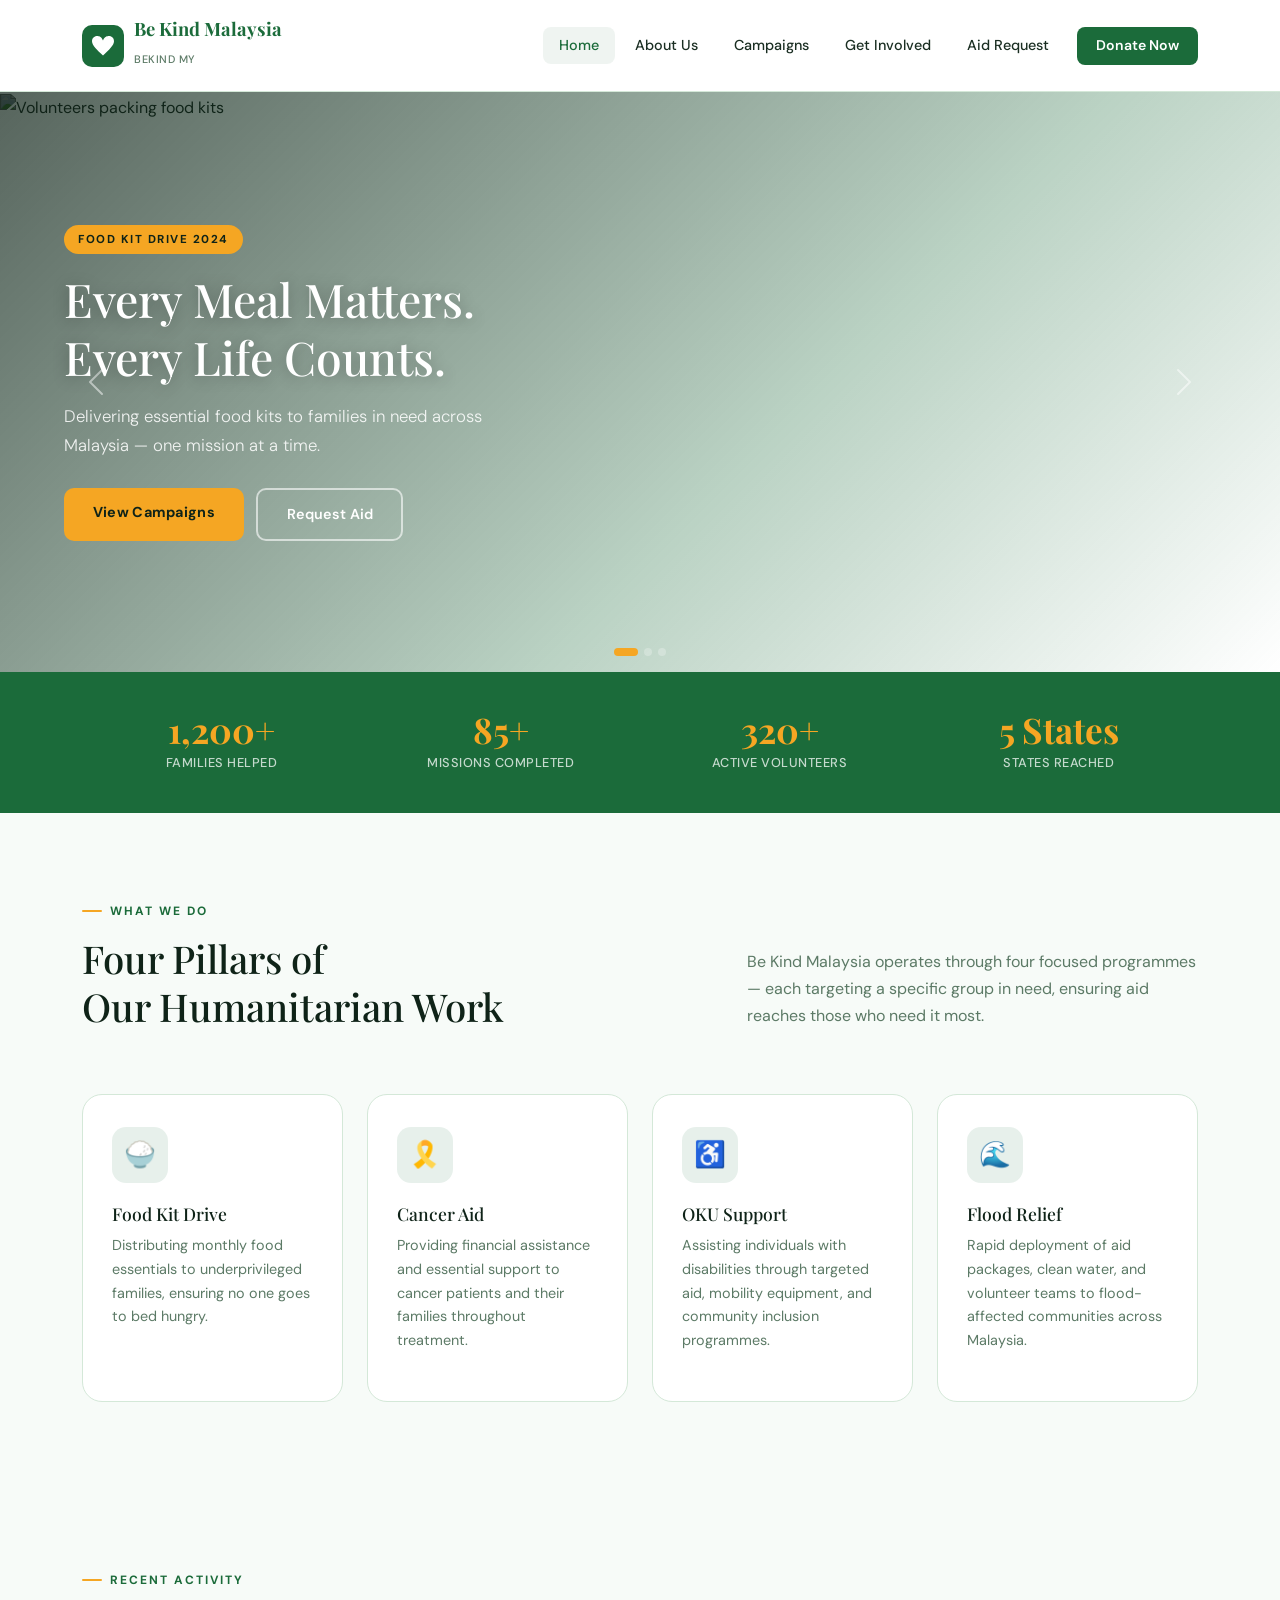
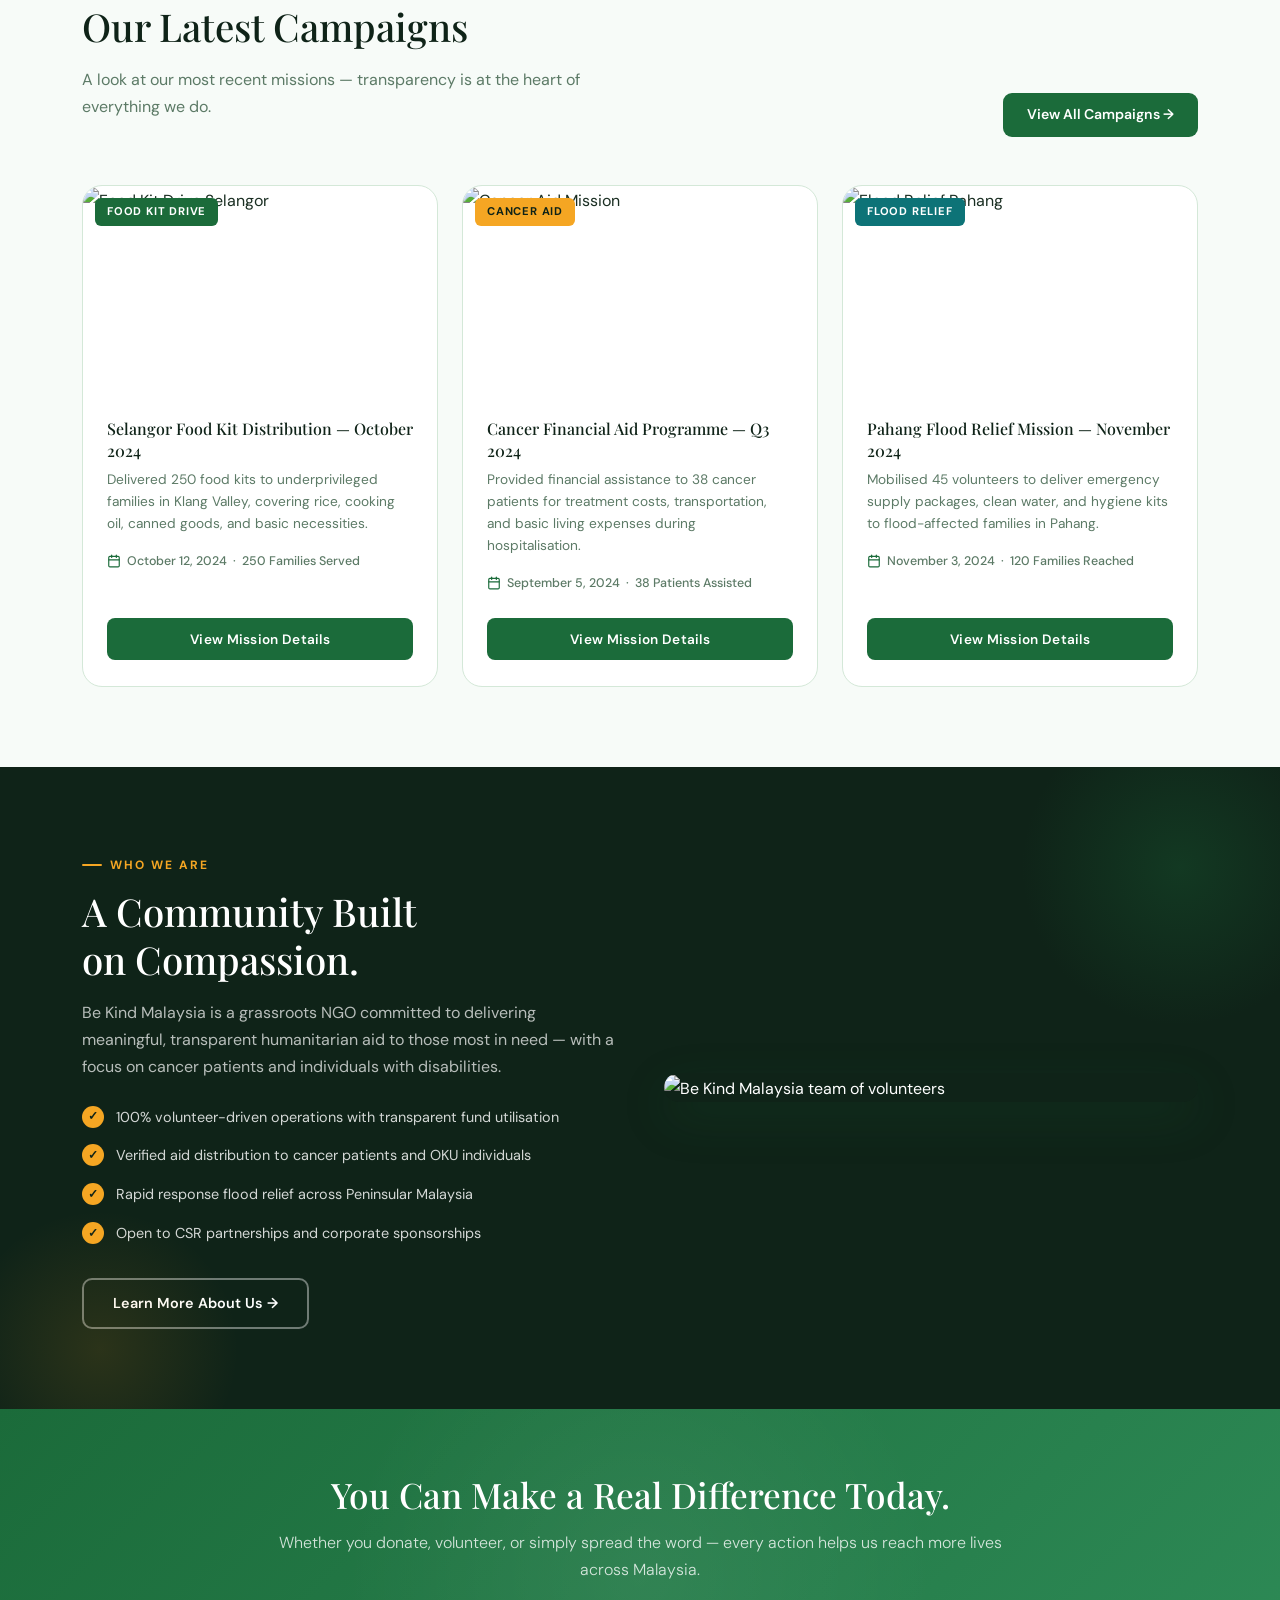
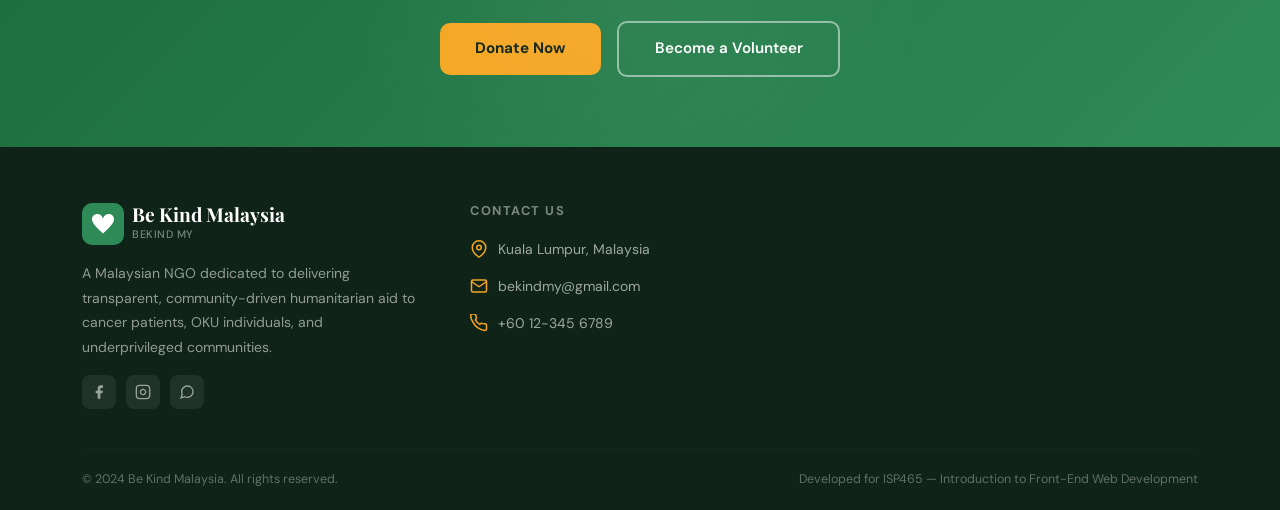
==== index.html @ 0cfdba87 "clean comment" ====
<!doctype html>
<html lang="en">
  <head>
    <meta charset="UTF-8" />
    <meta name="viewport" content="width=device-width, initial-scale=1.0" />
    <title>Be Kind Malaysia — Humanity in Action</title>
    <meta
      name="description"
      content="Be Kind Malaysia is a non-profit NGO delivering humanitarian aid to cancer patients, OKU individuals, and underprivileged communities across Malaysia."
    />

    <!-- Bootstrap 5 CSS -->
    <link
      rel="stylesheet"
      href="https://cdn.jsdelivr.net/npm/bootstrap@5.3.3/dist/css/bootstrap.min.css"
    />

    <!-- Custom CSS -->
    <link rel="stylesheet" href="style.css" />
  </head>
  <body>
    <!-- ============================================================
       NAVBAR
  ============================================================ -->
    <nav class="navbar navbar-expand-lg">
      <div class="container">
        <!-- Brand -->
        <a class="navbar-brand" href="index.html">
          <div class="brand-logo-wrap">
            <!-- Heart + Hands icon (SVG) -->
            <svg viewBox="0 0 24 24" xmlns="http://www.w3.org/2000/svg">
              <path
                d="M12 21.593c-5.63-5.539-11-10.297-11-14.402 0-3.791 3.068-5.191 5.281-5.191 1.312 0 4.151.501 5.719 4.457 1.59-3.968 4.464-4.447 5.726-4.447 2.54 0 5.274 1.621 5.274 5.181 0 4.069-5.136 8.625-11 14.402z"
              />
            </svg>
          </div>
          <div>
            <span class="brand-text-main">Be Kind Malaysia</span>
            <span class="brand-text-sub">BeKind MY</span>
          </div>
        </a>

        <!-- Hamburger -->
        <button
          class="navbar-toggler border-0"
          type="button"
          data-bs-toggle="collapse"
          data-bs-target="#navMenu"
          aria-controls="navMenu"
          aria-expanded="false"
          aria-label="Toggle navigation"
        >
          <span class="navbar-toggler-icon"></span>
        </button>

        <!-- Nav Links -->
        <div class="collapse navbar-collapse" id="navMenu">
          <ul class="navbar-nav ms-auto align-items-lg-center gap-lg-1">
            <li class="nav-item">
              <a class="nav-link active" href="index.html">Home</a>
            </li>
            <li class="nav-item">
              <a class="nav-link" href="about.html">About Us</a>
            </li>
            <li class="nav-item">
              <a class="nav-link" href="campaigns.html">Campaigns</a>
            </li>
            <li class="nav-item">
              <a class="nav-link" href="get-involved.html">Get Involved</a>
            </li>
            <li class="nav-item">
              <a class="nav-link" href="aid-request.html">Aid Request</a>
            </li>
            <li class="nav-item ms-lg-2">
              <a class="nav-link btn-donate-nav" href="get-involved.html#donate"
                >Donate Now</a
              >
            </li>
          </ul>
        </div>
      </div>
    </nav>

    <!-- ============================================================
       HERO CAROUSEL
  ============================================================ -->
    <section class="hero-carousel">
      <div
        id="heroCarousel"
        class="carousel slide"
        data-bs-ride="carousel"
        data-bs-interval="5000"
      >
        <!-- Indicators -->
        <div class="carousel-indicators">
          <button
            type="button"
            data-bs-target="#heroCarousel"
            data-bs-slide-to="0"
            class="active"
            aria-current="true"
            aria-label="Slide 1"
          ></button>
          <button
            type="button"
            data-bs-target="#heroCarousel"
            data-bs-slide-to="1"
            aria-label="Slide 2"
          ></button>
          <button
            type="button"
            data-bs-target="#heroCarousel"
            data-bs-slide-to="2"
            aria-label="Slide 3"
          ></button>
        </div>

        <div class="carousel-inner">
          <!-- Slide 1 -->
          <div class="carousel-item active">
            <img
              src="https://images.unsplash.com/photo-1593113598332-cd288d649433?w=1400&q=80"
              alt="Volunteers packing food kits"
              class="carousel-bg"
            />
            <div class="carousel-caption">
              <div class="carousel-caption-inner">
                <span class="hero-tag fade-up fade-up-1"
                  >Food Kit Drive 2024</span
                >
                <h1 class="fade-up fade-up-2">
                  Every Meal Matters.<br />Every Life Counts.
                </h1>
                <p class="fade-up fade-up-3">
                  Delivering essential food kits to families in need across
                  Malaysia — one mission at a time.
                </p>
                <div class="hero-btn-group fade-up fade-up-4">
                  <a href="campaigns.html" class="btn-hero-primary"
                    >View Campaigns</a
                  >
                  <a href="aid-request.html" class="btn-hero-outline"
                    >Request Aid</a
                  >
                </div>
              </div>
            </div>
          </div>

          <!-- Slide 2 -->
          <div class="carousel-item">
            <img
              src="https://images.unsplash.com/photo-1532629345422-7515f3d16bb6?w=1400&q=80"
              alt="Cancer patient aid mission"
              class="carousel-bg"
            />
            <div class="carousel-caption">
              <div class="carousel-caption-inner">
                <span class="hero-tag">Cancer Aid Programme</span>
                <h1>Standing Beside<br />Cancer Fighters.</h1>
                <p>
                  Providing financial relief and essential support to cancer
                  patients and their families throughout their journey.
                </p>
                <div class="hero-btn-group">
                  <a href="get-involved.html" class="btn-hero-primary"
                    >Support the Cause</a
                  >
                  <a href="about.html" class="btn-hero-outline">Our Mission</a>
                </div>
              </div>
            </div>
          </div>

          <!-- Slide 3 -->
          <div class="carousel-item">
            <img
              src="https://images.unsplash.com/photo-1558618666-fcd25c85cd64?w=1400&q=80"
              alt="OKU community support"
              class="carousel-bg"
            />
            <div class="carousel-caption">
              <div class="carousel-caption-inner">
                <span class="hero-tag">OKU Community Support</span>
                <h1>Empowering Every<br />Ability, Every Person.</h1>
                <p>
                  Supporting individuals with disabilities (OKU) through
                  targeted aid, equipment assistance, and community programmes.
                </p>
                <div class="hero-btn-group">
                  <a href="campaigns.html" class="btn-hero-primary"
                    >Explore Missions</a
                  >
                  <a href="get-involved.html" class="btn-hero-outline"
                    >Volunteer With Us</a
                  >
                </div>
              </div>
            </div>
          </div>
        </div>

        <!-- Carousel Controls -->
        <button
          class="carousel-control-prev"
          type="button"
          data-bs-target="#heroCarousel"
          data-bs-slide="prev"
        >
          <span class="carousel-control-prev-icon" aria-hidden="true"></span>
          <span class="visually-hidden">Previous</span>
        </button>
        <button
          class="carousel-control-next"
          type="button"
          data-bs-target="#heroCarousel"
          data-bs-slide="next"
        >
          <span class="carousel-control-next-icon" aria-hidden="true"></span>
          <span class="visually-hidden">Next</span>
        </button>
      </div>
    </section>

    <!-- ============================================================
       STATS STRIP
  ============================================================ -->
    <section class="stats-strip">
      <div class="container">
        <div class="row g-0 justify-content-center">
          <div class="col-6 col-md-3">
            <div class="stat-item">
              <span class="stat-number" data-count="1200" data-suffix="+"
                >0</span
              >
              <span class="stat-label">Families Helped</span>
            </div>
          </div>

          <div class="col-6 col-md-3">
            <div class="stat-item">
              <span class="stat-number" data-count="85" data-suffix="+">0</span>
              <span class="stat-label">Missions Completed</span>
            </div>
          </div>

          <div class="col-6 col-md-3">
            <div class="stat-item">
              <span class="stat-number" data-count="320" data-suffix="+"
                >0</span
              >
              <span class="stat-label">Active Volunteers</span>
            </div>
          </div>

          <div class="col-6 col-md-3">
            <div class="stat-item">
              <span class="stat-number" data-count="5" data-suffix=" States"
                >0</span
              >
              <span class="stat-label">States Reached</span>
            </div>
          </div>
        </div>
      </div>
    </section>

    <!-- ============================================================
       MISSION HIGHLIGHTS
  ============================================================ -->
    <section class="mission-section section-pad">
      <div class="container">
        <div class="row justify-content-between align-items-end mb-5">
          <div class="col-lg-6 reveal">
            <span class="section-label">What We Do</span>
            <h2 class="section-title">
              Four Pillars of<br />Our Humanitarian Work
            </h2>
          </div>
          <div class="col-lg-5 reveal">
            <p class="section-desc">
              Be Kind Malaysia operates through four focused programmes — each
              targeting a specific group in need, ensuring aid reaches those who
              need it most.
            </p>
          </div>
        </div>

        <div class="row g-4">
          <!-- Card 1 -->
          <div class="col-sm-6 col-lg-3 reveal">
            <div class="mission-card">
              <div class="mission-icon">
                <span class="mi">🍚</span>
              </div>
              <h4>Food Kit Drive</h4>
              <p>
                Distributing monthly food essentials to underprivileged
                families, ensuring no one goes to bed hungry.
              </p>
            </div>
          </div>

          <!-- Card 2 -->
          <div class="col-sm-6 col-lg-3 reveal">
            <div class="mission-card">
              <div class="mission-icon">
                <span class="mi">🎗️</span>
              </div>
              <h4>Cancer Aid</h4>
              <p>
                Providing financial assistance and essential support to cancer
                patients and their families throughout treatment.
              </p>
            </div>
          </div>

          <!-- Card 3 -->
          <div class="col-sm-6 col-lg-3 reveal">
            <div class="mission-card">
              <div class="mission-icon">
                <span class="mi">♿</span>
              </div>
              <h4>OKU Support</h4>
              <p>
                Assisting individuals with disabilities through targeted aid,
                mobility equipment, and community inclusion programmes.
              </p>
            </div>
          </div>

          <!-- Card 4 -->
          <div class="col-sm-6 col-lg-3 reveal">
            <div class="mission-card">
              <div class="mission-icon">
                <span class="mi">🌊</span>
              </div>
              <h4>Flood Relief</h4>
              <p>
                Rapid deployment of aid packages, clean water, and volunteer
                teams to flood-affected communities across Malaysia.
              </p>
            </div>
          </div>
        </div>
      </div>
    </section>

    <!-- ============================================================
       RECENT CAMPAIGNS PREVIEW
  ============================================================ -->
    <section class="section-pad bg-light-custom">
      <div class="container">
        <div class="row align-items-end mb-5">
          <div class="col-lg-7 reveal">
            <span class="section-label">Recent Activity</span>
            <h2 class="section-title">Our Latest Campaigns</h2>
            <p class="section-desc mt-2">
              A look at our most recent missions — transparency is at the heart of everything we do.
            </p>
          </div>
          <div class="col-lg-5 text-lg-end mt-3 mt-lg-0 reveal">
            <a href="campaigns.html" class="btn-primary-custom">View All Campaigns →</a>
          </div>
        </div>

        <div class="row g-4">
          <div class="col-md-6 col-lg-4 reveal">
            <div class="campaign-card d-flex flex-column h-100">
              <div class="campaign-img-wrap">
                <img src="https://images.unsplash.com/photo-1504384308090-c894fdcc538d?w=600&q=75" alt="Food Kit Drive Selangor" loading="lazy" />
                <span class="campaign-badge">Food Kit Drive</span>
              </div>
              <div class="campaign-body d-flex flex-column flex-grow-1">
                <h5>Selangor Food Kit Distribution — October 2024</h5>
                <p>Delivered 250 food kits to underprivileged families in Klang Valley, covering rice, cooking oil, canned goods, and basic necessities.</p>
                <div class="campaign-meta mb-3">
                  <svg xmlns="http://www.w3.org/2000/svg" viewBox="0 0 24 24" fill="none" stroke="currentColor" stroke-width="2" stroke-linecap="round" stroke-linejoin="round"><rect x="3" y="4" width="18" height="18" rx="2" ry="2" /><line x1="16" y1="2" x2="16" y2="6" /><line x1="8" y1="2" x2="8" y2="6" /><line x1="3" y1="10" x2="21" y2="10" /></svg>
                  October 12, 2024 &nbsp;·&nbsp; 250 Families Served
                </div>
                <div class="mt-auto pt-2">
                  <button class="btn-primary-custom w-100 text-center" data-bs-toggle="modal" data-bs-target="#campaignModal1">View Mission Details</button>
                </div>
              </div>
            </div>
          </div>

          <div class="col-md-6 col-lg-4 reveal">
            <div class="campaign-card d-flex flex-column h-100">
              <div class="campaign-img-wrap">
                <img src="https://images.unsplash.com/photo-1576091160399-112ba8d25d1d?w=600&q=75" alt="Cancer Aid Mission" loading="lazy" />
                <span class="campaign-badge badge-amber">Cancer Aid</span>
              </div>
              <div class="campaign-body d-flex flex-column flex-grow-1">
                <h5>Cancer Financial Aid Programme — Q3 2024</h5>
                <p>Provided financial assistance to 38 cancer patients for treatment costs, transportation, and basic living expenses during hospitalisation.</p>
                <div class="campaign-meta mb-3">
                  <svg xmlns="http://www.w3.org/2000/svg" viewBox="0 0 24 24" fill="none" stroke="currentColor" stroke-width="2" stroke-linecap="round" stroke-linejoin="round"><rect x="3" y="4" width="18" height="18" rx="2" ry="2" /><line x1="16" y1="2" x2="16" y2="6" /><line x1="8" y1="2" x2="8" y2="6" /><line x1="3" y1="10" x2="21" y2="10" /></svg>
                  September 5, 2024 &nbsp;·&nbsp; 38 Patients Assisted
                </div>
                <div class="mt-auto pt-2">
                  <button class="btn-primary-custom w-100 text-center" data-bs-toggle="modal" data-bs-target="#campaignModal2">View Mission Details</button>
                </div>
              </div>
            </div>
          </div>

          <div class="col-md-6 col-lg-4 reveal">
            <div class="campaign-card d-flex flex-column h-100">
              <div class="campaign-img-wrap">
                <img src="https://images.unsplash.com/photo-1469571486292-0ba58a3f068b?w=600&q=75" alt="Flood Relief Pahang" loading="lazy" />
                <span class="campaign-badge badge-teal">Flood Relief</span>
              </div>
              <div class="campaign-body d-flex flex-column flex-grow-1">
                <h5>Pahang Flood Relief Mission — November 2024</h5>
                <p>Mobilised 45 volunteers to deliver emergency supply packages, clean water, and hygiene kits to flood-affected families in Pahang.</p>
                <div class="campaign-meta mb-3">
                  <svg xmlns="http://www.w3.org/2000/svg" viewBox="0 0 24 24" fill="none" stroke="currentColor" stroke-width="2" stroke-linecap="round" stroke-linejoin="round"><rect x="3" y="4" width="18" height="18" rx="2" ry="2" /><line x1="16" y1="2" x2="16" y2="6" /><line x1="8" y1="2" x2="8" y2="6" /><line x1="3" y1="10" x2="21" y2="10" /></svg>
                  November 3, 2024 &nbsp;·&nbsp; 120 Families Reached
                </div>
                <div class="mt-auto pt-2">
                  <button class="btn-primary-custom w-100 text-center" data-bs-toggle="modal" data-bs-target="#campaignModal3">View Mission Details</button>
                </div>
              </div>
            </div>
          </div>
        </div>
      </div>
    </section>

    <div class="modal fade" id="campaignModal1" tabindex="-1" aria-hidden="true">
      <div class="modal-dialog modal-dialog-centered">
        <div class="modal-content border-0 shadow-lg" style="border-radius: var(--radius-lg); overflow: hidden;">
          <div class="modal-header border-0 bg-light-custom">
            <h5 class="modal-title fw-bold text-primary-custom" style="font-family: var(--font-head);">Selangor Food Kit Distribution</h5>
            <button type="button" class="btn-close shadow-none" data-bs-dismiss="modal" aria-label="Close"></button>
          </div>
          <div class="modal-body">
            <p>Every phase of our Food Kit drive focuses on direct-to-home delivery for urban poor B40 households. In October 2024, our teams successfully packed, distributed, and verified dry pantry supplies directly to low-cost housing schemes across Selangor.</p>
            <p class="mb-0 text-muted small"><strong>Items provided:</strong> 10kg Rice, Cooking Oil, Flour, Condensed Milk, Sugar, Salt, and Canned Protein.</p>
          </div>
          <div class="modal-footer border-0">
            <button type="button" class="btn btn-secondary rounded-3 border-0 py-2 px-3 small" data-bs-dismiss="modal">Close Window</button>
            <a href="get-involved.html#donate" class="btn-cta-primary m-0 py-2 px-4 rounded-3 text-dark">Support Next Drive</a>
          </div>
        </div>
      </div>
    </div>

    <div class="modal fade" id="campaignModal2" tabindex="-1" aria-hidden="true">
      <div class="modal-dialog modal-dialog-centered">
        <div class="modal-content border-0 shadow-lg" style="border-radius: var(--radius-lg); overflow: hidden;">
          <div class="modal-header border-0 bg-light-custom">
            <h5 class="modal-title fw-bold text-primary-custom" style="font-family: var(--font-head);">Cancer Financial Aid Support</h5>
            <button type="button" class="btn-close shadow-none" data-bs-dismiss="modal" aria-label="Close"></button>
          </div>
          <div class="modal-body">
            <p>Medical treatments shouldn't be cut short because of transport fare or basic nutritional constraints. This quarterly framework covers medical out-of-pocket gaps, chemotherapy co-pays, and continuous food support for outpatients dealing with critical income drops.</p>
          </div>
          <div class="modal-footer border-0">
            <button type="button" class="btn btn-secondary rounded-3 border-0 py-2 px-3 small" data-bs-dismiss="modal">Close Window</button>
            <a href="get-involved.html#donate" class="btn-cta-primary m-0 py-2 px-4 rounded-3 text-dark">Support Oncology Fund</a>
          </div>
        </div>
      </div>
    </div>

    <div class="modal fade" id="campaignModal3" tabindex="-1" aria-hidden="true">
      <div class="modal-dialog modal-dialog-centered">
        <div class="modal-content border-0 shadow-lg" style="border-radius: var(--radius-lg); overflow: hidden;">
          <div class="modal-header border-0 bg-light-custom">
            <h5 class="modal-title fw-bold text-primary-custom" style="font-family: var(--font-head);">Pahang Flood Relief Deployment</h5>
            <button type="button" class="btn-close shadow-none" data-bs-dismiss="modal" aria-label="Close"></button>
          </div>
          <div class="modal-body">
            <p>When monsoons strike, rapid logistical intervention saves lives. Our localized volunteer hubs deployment team brought instant clean drinking water containers, medical hygiene packs, and portable cleaning gear to rural homes affected by severe flooding heights.</p>
          </div>
          <div class="modal-footer border-0">
            <button type="button" class="btn btn-secondary rounded-3 border-0 py-2 px-3 small" data-bs-dismiss="modal">Close Window</button>
            <a href="get-involved.html#donate" class="btn-cta-primary m-0 py-2 px-4 rounded-3 text-dark">Contribute to Relief</a>
          </div>
        </div>
      </div>
    </div>

    <!-- ============================================================
       ABOUT STRIP
  ============================================================ -->
    <section class="about-strip section-pad">
      <div class="container">
        <div class="row align-items-center g-5">
          <!-- Text Side -->
          <div class="col-lg-6 reveal">
            <span class="section-label" style="color: var(--accent)"
              >Who We Are</span
            >
            <h2 class="section-title" style="color: white">
              A Community Built<br />on Compassion.
            </h2>
            <p
              class="section-desc mt-3"
              style="color: rgba(255, 255, 255, 0.7); max-width: 100%"
            >
              Be Kind Malaysia is a grassroots NGO committed to delivering
              meaningful, transparent humanitarian aid to those most in need —
              with a focus on cancer patients and individuals with disabilities.
            </p>

            <ul class="about-list mt-4">
              <li>
                100% volunteer-driven operations with transparent fund
                utilisation
              </li>
              <li>
                Verified aid distribution to cancer patients and OKU individuals
              </li>
              <li>Rapid response flood relief across Peninsular Malaysia</li>
              <li>Open to CSR partnerships and corporate sponsorships</li>
            </ul>

            <a href="about.html" class="btn-outline-light-custom"
              >Learn More About Us →</a
            >
          </div>

          <!-- Image Side -->
          <div class="col-lg-6 reveal">
            <div class="about-img-wrap">
              <img
                src="https://images.unsplash.com/photo-1559027615-cd4628902d4a?w=800&q=80"
                alt="Be Kind Malaysia team of volunteers"
                loading="lazy"
              />
            </div>
          </div>
        </div>
      </div>
    </section>

    <!-- ============================================================
       CALL TO ACTION
  ============================================================ -->
    <section class="cta-section">
      <div class="container">
        <div class="row justify-content-center">
          <div class="col-lg-8 reveal">
            <h2>You Can Make a Real Difference Today.</h2>
            <p>
              Whether you donate, volunteer, or simply spread the word — every
              action helps us reach more lives across Malaysia.
            </p>
            <div>
              <a href="get-involved.html#donate" class="btn-cta-primary"
                >Donate Now</a
              >
              <a href="get-involved.html#volunteer" class="btn-cta-outline"
                >Become a Volunteer</a
              >
            </div>
          </div>
        </div>
      </div>
    </section>

    <!-- ============================================================
       FOOTER
  ============================================================ -->
    <footer class="footer">
      <div class="container">
        <div class="row g-5">
          <!-- Brand Column -->
          <div class="col-lg-4 col-md-6">
            <div class="footer-brand d-flex align-items-center gap-2 mb-3">
              <div
                class="brand-logo-wrap"
                style="background: var(--primary-lt)"
              >
                <svg viewBox="0 0 24 24" xmlns="http://www.w3.org/2000/svg">
                  <path
                    d="M12 21.593c-5.63-5.539-11-10.297-11-14.402 0-3.791 3.068-5.191 5.281-5.191 1.312 0 4.151.501 5.719 4.457 1.59-3.968 4.464-4.447 5.726-4.447 2.54 0 5.274 1.621 5.274 5.181 0 4.069-5.136 8.625-11 14.402z"
                    fill="white"
                  />
                </svg>
              </div>
              <div>
                <span class="brand-text-main">Be Kind Malaysia</span>
                <span class="brand-text-sub" style="display: block"
                  >BeKind MY</span
                >
              </div>
            </div>
            <p class="footer-desc">
              A Malaysian NGO dedicated to delivering transparent,
              community-driven humanitarian aid to cancer patients, OKU
              individuals, and underprivileged communities.
            </p>
            <div class="footer-social mt-3">
              <a class="social-btn" href="#" aria-label="Facebook">
                <svg viewBox="0 0 24 24">
                  <path
                    d="M18 2h-3a5 5 0 00-5 5v3H7v4h3v8h4v-8h3l1-4h-4V7a1 1 0 011-1h3z"
                  />
                </svg>
              </a>
              <a class="social-btn" href="#" aria-label="Instagram">
                <svg viewBox="0 0 24 24">
                  <rect
                    x="2"
                    y="2"
                    width="20"
                    height="20"
                    rx="5"
                    ry="5"
                    fill="none"
                    stroke="currentColor"
                    stroke-width="2"
                  />
                  <path
                    d="M16 11.37A4 4 0 1112.63 8 4 4 0 0116 11.37z"
                    fill="none"
                    stroke="currentColor"
                    stroke-width="2"
                  />
                  <line
                    x1="17.5"
                    y1="6.5"
                    x2="17.51"
                    y2="6.5"
                    stroke="currentColor"
                    stroke-width="2"
                  />
                </svg>
              </a>
              <a class="social-btn" href="#" aria-label="WhatsApp">
                <svg viewBox="0 0 24 24">
                  <path
                    d="M21 11.5a8.38 8.38 0 01-.9 3.8 8.5 8.5 0 01-7.6 4.7 8.38 8.38 0 01-3.8-.9L3 21l1.9-5.7a8.38 8.38 0 01-.9-3.8 8.5 8.5 0 014.7-7.6 8.38 8.38 0 013.8-.9h.5a8.48 8.48 0 018 8v.5z"
                    fill="none"
                    stroke="currentColor"
                    stroke-width="2"
                  />
                </svg>
              </a>
            </div>
          </div>

          <div class="col-lg-4 col-md-6">
            <h6 class="footer-heading">Contact Us</h6>
            <div class="footer-contact-item">
              <svg
                class="footer-contact-icon"
                xmlns="http://www.w3.org/2000/svg"
                viewBox="0 0 24 24"
                fill="none"
                stroke-width="2"
                stroke-linecap="round"
                stroke-linejoin="round"
              >
                <path d="M21 10c0 7-9 13-9 13s-9-6-9-13a9 9 0 0118 0z" />
                <circle cx="12" cy="10" r="3" />
              </svg>
              <span>Kuala Lumpur, Malaysia</span>
            </div>
            <div class="footer-contact-item">
              <svg
                class="footer-contact-icon"
                xmlns="http://www.w3.org/2000/svg"
                viewBox="0 0 24 24"
                fill="none"
                stroke-width="2"
                stroke-linecap="round"
                stroke-linejoin="round"
              >
                <path
                  d="M4 4h16c1.1 0 2 .9 2 2v12c0 1.1-.9 2-2 2H4c-1.1 0-2-.9-2-2V6c0-1.1.9-2 2-2z"
                />
                <polyline points="22,6 12,13 2,6" />
              </svg>
              <span>bekindmy@gmail.com</span>
            </div>
            <div class="footer-contact-item">
              <svg
                class="footer-contact-icon"
                xmlns="http://www.w3.org/2000/svg"
                viewBox="0 0 24 24"
                fill="none"
                stroke-width="2"
                stroke-linecap="round"
                stroke-linejoin="round"
              >
                <path
                  d="M22 16.92v3a2 2 0 01-2.18 2 19.79 19.79 0 01-8.63-3.07A19.5 19.5 0 013.9 10.8a19.79 19.79 0 01-3.07-8.67A2 2 0 012.81 0h3a2 2 0 012 1.72c.127.96.361 1.903.7 2.81a2 2 0 01-.45 2.11L7.09 7.91a16 16 0 006 6l.91-.91a2 2 0 012.11-.45c.907.339 1.85.573 2.81.7A2 2 0 0122 15.18v1.74z"
                />
              </svg>
              <span>+60 12-345 6789</span>
            </div>
          </div>
        </div>

        <hr class="footer-divider" />

        <div class="footer-bottom">
          <span>&copy; 2024 Be Kind Malaysia. All rights reserved.</span>
          <span
            >Developed for ISP465 — Introduction to Front-End Web
            Development</span
          >
        </div>
      </div>
    </footer>

    <script src="https://cdn.jsdelivr.net/npm/bootstrap@5.3.3/dist/js/bootstrap.bundle.min.js"></script>
    <script src="main.js"></script>
  </body>
</html>
---- style.css ----
/* ============================================================
   BeKind Malaysia — Custom Stylesheet
   Author: ISP465 Group Project
   ============================================================ */

/* --- Google Fonts --- */
@import url('https://fonts.googleapis.com/css2?family=Playfair+Display:wght@600;700&family=DM+Sans:wght@300;400;500;600&display=swap');

/* --- CSS Variables --- */
:root {
  --primary:     #1B6B3A;   /* deep forest green */
  --primary-lt:  #2E8B57;   /* medium green */
  --accent:      #F5A623;   /* warm amber/gold */
  --accent-lt:   #FBBF24;
  --dark:        #0F2318;
  --light-bg:    #F7FBF8;
  --card-bg:     #FFFFFF;
  --text-main:   #1A2E22;
  --text-muted:  #5C7A66;
  --border:      #D4E8D8;
  --white:       #FFFFFF;
  --font-head:   'Playfair Display', Georgia, serif;
  --font-body:   'DM Sans', sans-serif;
  --shadow-sm:   0 2px 12px rgba(27,107,58,0.08);
  --shadow-md:   0 6px 28px rgba(27,107,58,0.14);
  --shadow-lg:   0 16px 48px rgba(27,107,58,0.18);
  --radius:      12px;
  --radius-lg:   20px;
  --transition:  0.3s cubic-bezier(0.4,0,0.2,1);
}

/* --- Base Reset --- */
*, *::before, *::after { box-sizing: border-box; margin: 0; padding: 0; }

html { scroll-behavior: smooth; }

body {
  font-family: var(--font-body);
  color: var(--text-main);
  background: var(--white);
  line-height: 1.7;
  font-weight: 400;
}

h1, h2, h3, h4, h5, h6 {
  font-family: var(--font-head);
  color: var(--dark);
  line-height: 1.25;
}

a { text-decoration: none; transition: color var(--transition); }
img { max-width: 100%; height: auto; }

/* ============================================================
   NAVBAR
   ============================================================ */
.navbar {
  background: rgba(255,255,255,0.97) !important;
  backdrop-filter: blur(12px);
  border-bottom: 1px solid var(--border);
  padding: 0.85rem 0;
  transition: box-shadow var(--transition);
  position: sticky;
  top: 0;
  z-index: 1030;
}

.navbar.scrolled {
  box-shadow: var(--shadow-md);
}

.navbar-brand {
  display: flex;
  align-items: center;
  gap: 10px;
}

.brand-logo-wrap {
  width: 42px;
  height: 42px;
  background: var(--primary);
  border-radius: 10px;
  display: flex;
  align-items: center;
  justify-content: center;
}

.brand-logo-wrap svg {
  width: 24px;
  height: 24px;
  fill: white;
}

.brand-text-main {
  font-family: var(--font-head);
  font-size: 1.15rem;
  font-weight: 700;
  color: var(--primary);
  display: block;
  line-height: 1.1;
}

.brand-text-sub {
  font-size: 0.68rem;
  color: var(--text-muted);
  font-weight: 500;
  letter-spacing: 0.5px;
  text-transform: uppercase;
}

.nav-link {
  font-family: var(--font-body);
  font-weight: 500;
  font-size: 0.9rem;
  color: var(--text-main) !important;
  padding: 0.4rem 1rem !important;
  border-radius: 8px;
  transition: all var(--transition);
}

.nav-link:hover,
.nav-link.active {
  color: var(--primary) !important;
  background: rgba(27,107,58,0.07);
}

.btn-donate-nav {
  background: var(--primary);
  color: var(--white) !important;
  border-radius: 8px;
  padding: 0.45rem 1.2rem !important;
  font-weight: 600;
  font-size: 0.88rem;
  transition: all var(--transition);
}

.btn-donate-nav:hover {
  background: var(--primary-lt);
  transform: translateY(-1px);
  box-shadow: 0 4px 16px rgba(27,107,58,0.3);
}

/* ============================================================
   HERO / CAROUSEL
   ============================================================ */
.hero-carousel {
  position: relative;
  overflow: hidden;
}

.carousel-item {
  height: 580px;
  position: relative;
}

@media (max-width: 768px) {
  .carousel-item { height: 420px; }
}

.carousel-bg {
  width: 100%;
  height: 100%;
  object-fit: cover;
  filter: brightness(0.55);
}

/* Gradient overlay on carousel */
.carousel-item::after {
  content: '';
  position: absolute;
  inset: 0;
  background: linear-gradient(
    135deg,
    rgba(15,35,24,0.7) 0%,
    rgba(27,107,58,0.3) 60%,
    transparent 100%
  );
  pointer-events: none;
}

.carousel-caption {
  position: absolute;
  bottom: 0;
  left: 0;
  right: 0;
  top: 0;
  display: flex;
  align-items: center;
  justify-content: flex-start;
  padding: 2rem 5%;
  text-align: left;
  z-index: 2;
}

.carousel-caption-inner {
  max-width: 600px;
}

.hero-tag {
  display: inline-block;
  background: var(--accent);
  color: var(--dark);
  font-size: 0.72rem;
  font-weight: 700;
  letter-spacing: 1.5px;
  text-transform: uppercase;
  padding: 0.3rem 0.9rem;
  border-radius: 30px;
  margin-bottom: 1rem;
  font-family: var(--font-body);
}

.carousel-caption h1 {
  color: var(--white);
  font-size: clamp(1.8rem, 4vw, 2.9rem);
  margin-bottom: 1rem;
  text-shadow: 0 2px 16px rgba(0,0,0,0.3);
}

.carousel-caption p {
  color: rgba(255,255,255,0.88);
  font-size: 1.05rem;
  font-weight: 300;
  margin-bottom: 1.8rem;
  max-width: 480px;
}

.hero-btn-group {
  display: flex;
  gap: 12px;
  flex-wrap: wrap;
}

.btn-hero-primary {
  background: var(--accent);
  color: var(--dark);
  font-weight: 700;
  font-size: 0.9rem;
  padding: 0.75rem 1.8rem;
  border-radius: 10px;
  border: none;
  transition: all var(--transition);
  letter-spacing: 0.3px;
}

.btn-hero-primary:hover {
  background: var(--accent-lt);
  transform: translateY(-2px);
  box-shadow: 0 6px 20px rgba(245,166,35,0.4);
  color: var(--dark);
}

.btn-hero-outline {
  background: transparent;
  color: var(--white);
  font-weight: 600;
  font-size: 0.9rem;
  padding: 0.75rem 1.8rem;
  border-radius: 10px;
  border: 2px solid rgba(255,255,255,0.6);
  transition: all var(--transition);
}

.btn-hero-outline:hover {
  background: rgba(255,255,255,0.12);
  border-color: white;
  color: white;
}

/* Carousel indicators custom style */
.carousel-indicators [data-bs-target] {
  width: 8px;
  height: 8px;
  border-radius: 50%;
  background: rgba(255,255,255,0.5);
  border: none;
  transition: all var(--transition);
}

.carousel-indicators .active {
  background: var(--accent);
  width: 24px;
  border-radius: 4px;
}

/* ============================================================
   STATS STRIP
   ============================================================ */
.stats-strip {
  background: var(--primary);
  padding: 2rem 0;
}

.stat-item {
  text-align: center;
  padding: 0.5rem 1rem;
  border-right: 1px solid rgba(255,255,255,0.15);
}

.stat-item:last-child { border-right: none; }

.stat-number {
  font-family: var(--font-head);
  font-size: 2.2rem;
  font-weight: 700;
  color: var(--accent);
  display: block;
  line-height: 1;
}

.stat-label {
  font-size: 0.8rem;
  color: rgba(255,255,255,0.75);
  font-weight: 500;
  letter-spacing: 0.5px;
  text-transform: uppercase;
  margin-top: 4px;
  display: block;
}

/* ============================================================
   SECTION COMMONS
   ============================================================ */
.section-pad { padding: 5rem 0; }
.section-pad-sm { padding: 3rem 0; }

.section-label {
  display: inline-flex;
  align-items: center;
  gap: 8px;
  font-size: 0.75rem;
  font-weight: 700;
  letter-spacing: 2px;
  text-transform: uppercase;
  color: var(--primary);
  margin-bottom: 0.75rem;
}

.section-label::before {
  content: '';
  display: block;
  width: 20px;
  height: 2px;
  background: var(--accent);
  border-radius: 2px;
}

.section-title {
  font-size: clamp(1.6rem, 3vw, 2.4rem);
  color: var(--dark);
  margin-bottom: 1rem;
}

.section-desc {
  color: var(--text-muted);
  font-size: 1rem;
  max-width: 560px;
  font-weight: 400;
}

/* ============================================================
   MISSION HIGHLIGHTS
   ============================================================ */
.mission-section {
  background: var(--light-bg);
}

.mission-card {
  background: var(--white);
  border-radius: var(--radius-lg);
  padding: 2rem 1.8rem;
  border: 1px solid var(--border);
  transition: all var(--transition);
  height: 100%;
  position: relative;
  overflow: hidden;
}

.mission-card::before {
  content: '';
  position: absolute;
  top: 0; left: 0; right: 0;
  height: 4px;
  background: linear-gradient(90deg, var(--primary), var(--accent));
  opacity: 0;
  transition: opacity var(--transition);
}

.mission-card:hover {
  transform: translateY(-6px);
  box-shadow: var(--shadow-lg);
  border-color: transparent;
}

.mission-card:hover::before { opacity: 1; }

.mission-icon {
  width: 56px;
  height: 56px;
  background: rgba(27,107,58,0.1);
  border-radius: 14px;
  display: flex;
  align-items: center;
  justify-content: center;
  margin-bottom: 1.25rem;
  font-size: 1.6rem;
  transition: all var(--transition);
}

.mission-card:hover .mission-icon {
  background: var(--primary);
}

.mission-card:hover .mission-icon .mi {
  filter: brightness(0) invert(1);
}

.mission-card h4 {
  font-size: 1.1rem;
  margin-bottom: 0.6rem;
  color: var(--dark);
}

.mission-card p {
  font-size: 0.9rem;
  color: var(--text-muted);
  line-height: 1.65;
}

/* ============================================================
   CAMPAIGNS PREVIEW
   ============================================================ */
.campaign-card {
  background: var(--white);
  border-radius: var(--radius-lg);
  overflow: hidden;
  border: 1px solid var(--border);
  transition: all var(--transition);
  height: 100%;
}

.campaign-card:hover {
  transform: translateY(-5px);
  box-shadow: var(--shadow-lg);
  border-color: transparent;
}

.campaign-img-wrap {
  position: relative;
  overflow: hidden;
  height: 210px;
}

.campaign-img-wrap img {
  width: 100%;
  height: 100%;
  object-fit: cover;
  transition: transform 0.5s ease;
}

.campaign-card:hover .campaign-img-wrap img {
  transform: scale(1.06);
}

.campaign-badge {
  position: absolute;
  top: 12px;
  left: 12px;
  background: var(--primary);
  color: white;
  font-size: 0.7rem;
  font-weight: 700;
  letter-spacing: 0.8px;
  text-transform: uppercase;
  padding: 0.3rem 0.75rem;
  border-radius: 6px;
}

.campaign-badge.badge-amber { background: var(--accent); color: var(--dark); }
.campaign-badge.badge-teal  { background: #0D7377; }
.campaign-badge.badge-red   { background: #C0392B; }

.campaign-body {
  padding: 1.4rem 1.5rem 1.6rem;
}

.campaign-body h5 {
  font-size: 1rem;
  color: var(--dark);
  margin-bottom: 0.5rem;
  line-height: 1.35;
}

.campaign-body p {
  font-size: 0.855rem;
  color: var(--text-muted);
  margin-bottom: 1rem;
  line-height: 1.6;
}

.campaign-meta {
  display: flex;
  align-items: center;
  gap: 6px;
  font-size: 0.78rem;
  color: var(--text-muted);
  font-weight: 500;
}

.campaign-meta svg {
  width: 14px;
  height: 14px;
  stroke: var(--primary);
  flex-shrink: 0;
}

/* ============================================================
   IMPACT / ABOUT STRIP
   ============================================================ */
.about-strip {
  background: var(--dark);
  color: white;
  position: relative;
  overflow: hidden;
}

.about-strip::before {
  content: '';
  position: absolute;
  top: -60px; right: -60px;
  width: 320px; height: 320px;
  background: radial-gradient(circle, rgba(27,107,58,0.3) 0%, transparent 70%);
  pointer-events: none;
}

.about-strip::after {
  content: '';
  position: absolute;
  bottom: -80px; left: -40px;
  width: 280px; height: 280px;
  background: radial-gradient(circle, rgba(245,166,35,0.12) 0%, transparent 70%);
  pointer-events: none;
}

.about-strip .section-title {
  color: white;
}

.about-strip .section-desc {
  color: rgba(255,255,255,0.7);
  max-width: 100%;
}

.about-list {
  list-style: none;
  padding: 0;
  margin: 1.5rem 0 2rem;
}

.about-list li {
  display: flex;
  align-items: flex-start;
  gap: 12px;
  margin-bottom: 0.9rem;
  font-size: 0.9rem;
  color: rgba(255,255,255,0.82);
}

.about-list li::before {
  content: '✓';
  display: flex;
  align-items: center;
  justify-content: center;
  min-width: 22px;
  height: 22px;
  background: var(--accent);
  color: var(--dark);
  font-weight: 700;
  font-size: 0.75rem;
  border-radius: 50%;
  margin-top: 1px;
}

.btn-outline-light-custom {
  border: 2px solid rgba(255,255,255,0.4);
  color: white;
  font-weight: 600;
  font-size: 0.9rem;
  padding: 0.7rem 1.8rem;
  border-radius: 10px;
  transition: all var(--transition);
  display: inline-block;
}

.btn-outline-light-custom:hover {
  background: rgba(255,255,255,0.1);
  border-color: white;
  color: white;
}

.about-img-wrap {
  border-radius: var(--radius-lg);
  overflow: hidden;
  box-shadow: var(--shadow-lg);
}

.about-img-wrap img {
  width: 100%;
  height: 420px;
  object-fit: cover;
}

/* ============================================================
   CALL TO ACTION
   ============================================================ */
.cta-section {
  background: linear-gradient(135deg, var(--primary) 0%, var(--primary-lt) 100%);
  padding: 4rem 0;
  text-align: center;
  position: relative;
  overflow: hidden;
}

.cta-section::before {
  content: '';
  position: absolute;
  top: 50%; left: 50%;
  transform: translate(-50%,-50%);
  width: 600px; height: 600px;
  background: radial-gradient(circle, rgba(255,255,255,0.06) 0%, transparent 70%);
  pointer-events: none;
}

.cta-section h2 {
  color: white;
  font-size: clamp(1.6rem, 3vw, 2.2rem);
  margin-bottom: 0.75rem;
}

.cta-section p {
  color: rgba(255,255,255,0.8);
  font-size: 1rem;
  margin-bottom: 2rem;
  font-weight: 300;
}

.btn-cta-primary {
  background: var(--accent);
  color: var(--dark);
  font-weight: 700;
  font-size: 0.95rem;
  padding: 0.8rem 2.2rem;
  border-radius: 10px;
  border: none;
  transition: all var(--transition);
  display: inline-block;
  margin: 0.4rem;
}

.btn-cta-primary:hover {
  background: var(--accent-lt);
  transform: translateY(-2px);
  box-shadow: 0 6px 20px rgba(0,0,0,0.2);
  color: var(--dark);
}

.btn-cta-outline {
  background: transparent;
  color: white;
  font-weight: 600;
  font-size: 0.95rem;
  padding: 0.8rem 2.2rem;
  border-radius: 10px;
  border: 2px solid rgba(255,255,255,0.5);
  transition: all var(--transition);
  display: inline-block;
  margin: 0.4rem;
}

.btn-cta-outline:hover {
  border-color: white;
  background: rgba(255,255,255,0.1);
  color: white;
}

/* ============================================================
   FOOTER
   ============================================================ */
.footer {
  background: var(--dark);
  color: rgba(255,255,255,0.75);
  padding: 3.5rem 0 0;
}

.footer-brand .brand-text-main { color: white; font-size: 1.2rem; }
.footer-brand .brand-text-sub  { color: rgba(255,255,255,0.45); }

.footer-desc {
  font-size: 0.875rem;
  color: rgba(255,255,255,0.55);
  line-height: 1.75;
  margin-top: 1rem;
}

.footer-heading {
  font-family: var(--font-body);
  font-size: 0.8rem;
  font-weight: 700;
  letter-spacing: 1.5px;
  text-transform: uppercase;
  color: rgba(255,255,255,0.45);
  margin-bottom: 1.2rem;
}

.footer-contact-item {
  display: flex;
  align-items: flex-start;
  gap: 10px;
  margin-bottom: 0.8rem;
  font-size: 0.875rem;
  color: rgba(255,255,255,0.6);
}

.footer-contact-icon {
  width: 18px;
  height: 18px;
  stroke: var(--accent);
  flex-shrink: 0;
  margin-top: 2px;
}

.footer-divider {
  border-color: rgba(255,255,255,0.08);
  margin: 2.5rem 0 0;
}

.footer-bottom {
  padding: 1.2rem 0;
  font-size: 0.78rem;
  color: rgba(255,255,255,0.35);
  display: flex;
  justify-content: space-between;
  align-items: center;
  flex-wrap: wrap;
  gap: 0.5rem;
}

.footer-social {
  display: flex;
  gap: 10px;
}

.social-btn {
  width: 34px;
  height: 34px;
  border-radius: 8px;
  background: rgba(255,255,255,0.07);
  display: flex;
  align-items: center;
  justify-content: center;
  transition: all var(--transition);
  color: rgba(255,255,255,0.55);
}

.social-btn:hover {
  background: var(--primary);
  color: white;
  transform: translateY(-2px);
}

.social-btn svg {
  width: 16px;
  height: 16px;
  fill: currentColor;
}

/* ============================================================
   ANIMATIONS
   ============================================================ */
@keyframes fadeUp {
  from { opacity: 0; transform: translateY(24px); }
  to   { opacity: 1; transform: translateY(0); }
}

.fade-up {
  opacity: 0;
  animation: fadeUp 0.6s ease forwards;
}

.fade-up-1 { animation-delay: 0.1s; }
.fade-up-2 { animation-delay: 0.2s; }
.fade-up-3 { animation-delay: 0.3s; }
.fade-up-4 { animation-delay: 0.4s; }

/* Intersection-observer driven reveal */
.reveal {
  opacity: 0;
  transform: translateY(30px);
  transition: opacity 0.65s ease, transform 0.65s ease;
}

.reveal.visible {
  opacity: 1;
  transform: none;
}

/* ============================================================
   UTILITIES
   ============================================================ */
.text-primary-custom { color: var(--primary) !important; }
.text-accent         { color: var(--accent) !important; }
.bg-light-custom     { background: var(--light-bg); }

.btn-primary-custom {
  background: var(--primary);
  color: white;
  font-weight: 600;
  font-size: 0.88rem;
  padding: 0.6rem 1.5rem;
  border-radius: 9px;
  border: none;
  transition: all var(--transition);
  display: inline-block;
}

.btn-primary-custom:hover {
  background: var(--primary-lt);
  transform: translateY(-2px);
  box-shadow: var(--shadow-md);
  color: white;
}

.campaign-card button.btn-primary-custom {
  border-radius: 8px;
  font-size: 0.85rem;
  letter-spacing: 0.3px;
  cursor: pointer;
}
.modal-backdrop {
  background-color: var(--dark);
}

.filter-btn {
  border: 1px solid var(--border);
  background: white;
  color: var(--text-muted);
  font-family: var(--font-body);
  font-weight: 500;
  font-size: 0.88rem;
  padding: 0.5rem 1.2rem;
  border-radius: 30px;
  transition: all var(--transition);
}
.filter-btn:hover, .filter-btn.active {
  background: var(--primary) !important;
  color: white !important;
  border-color: transparent;
  box-shadow: var(--shadow-sm);
}
.portfolio-item {
  transition: all 0.4s ease;
}
.portfolio-item.hidden {
  display: none !important;
}

/* ============================================================
   RESPONSIVE
   ============================================================ */
@media (max-width: 991px) {
  .navbar-collapse {
    background: white;
    border-radius: var(--radius);
    padding: 1rem;
    margin-top: 0.5rem;
    box-shadow: var(--shadow-md);
    border: 1px solid var(--border);
  }
}

@media (max-width: 575px) {
  .stat-item { border-right: none; border-bottom: 1px solid rgba(255,255,255,0.1); }
  .stat-item:last-child { border-bottom: none; }
  .about-img-wrap img { height: 260px; }
  .footer-bottom { flex-direction: column; text-align: center; }
}
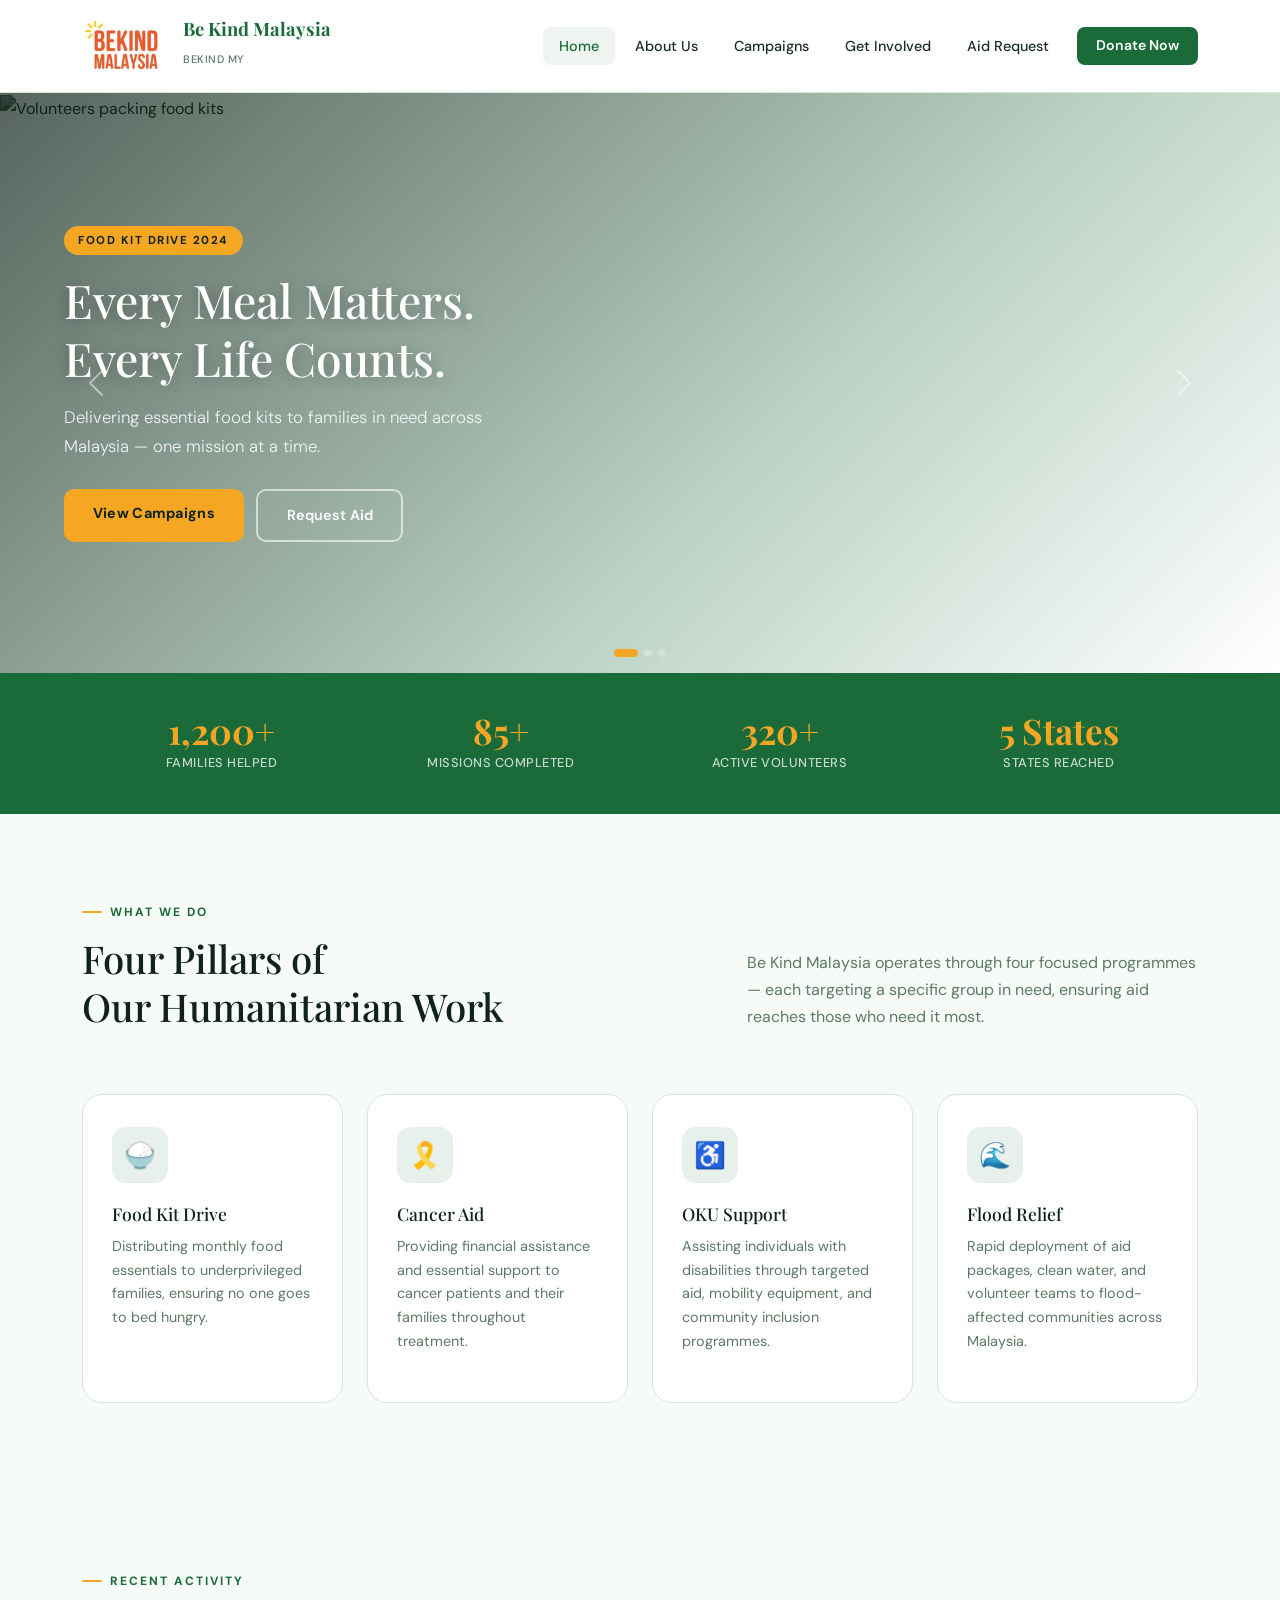
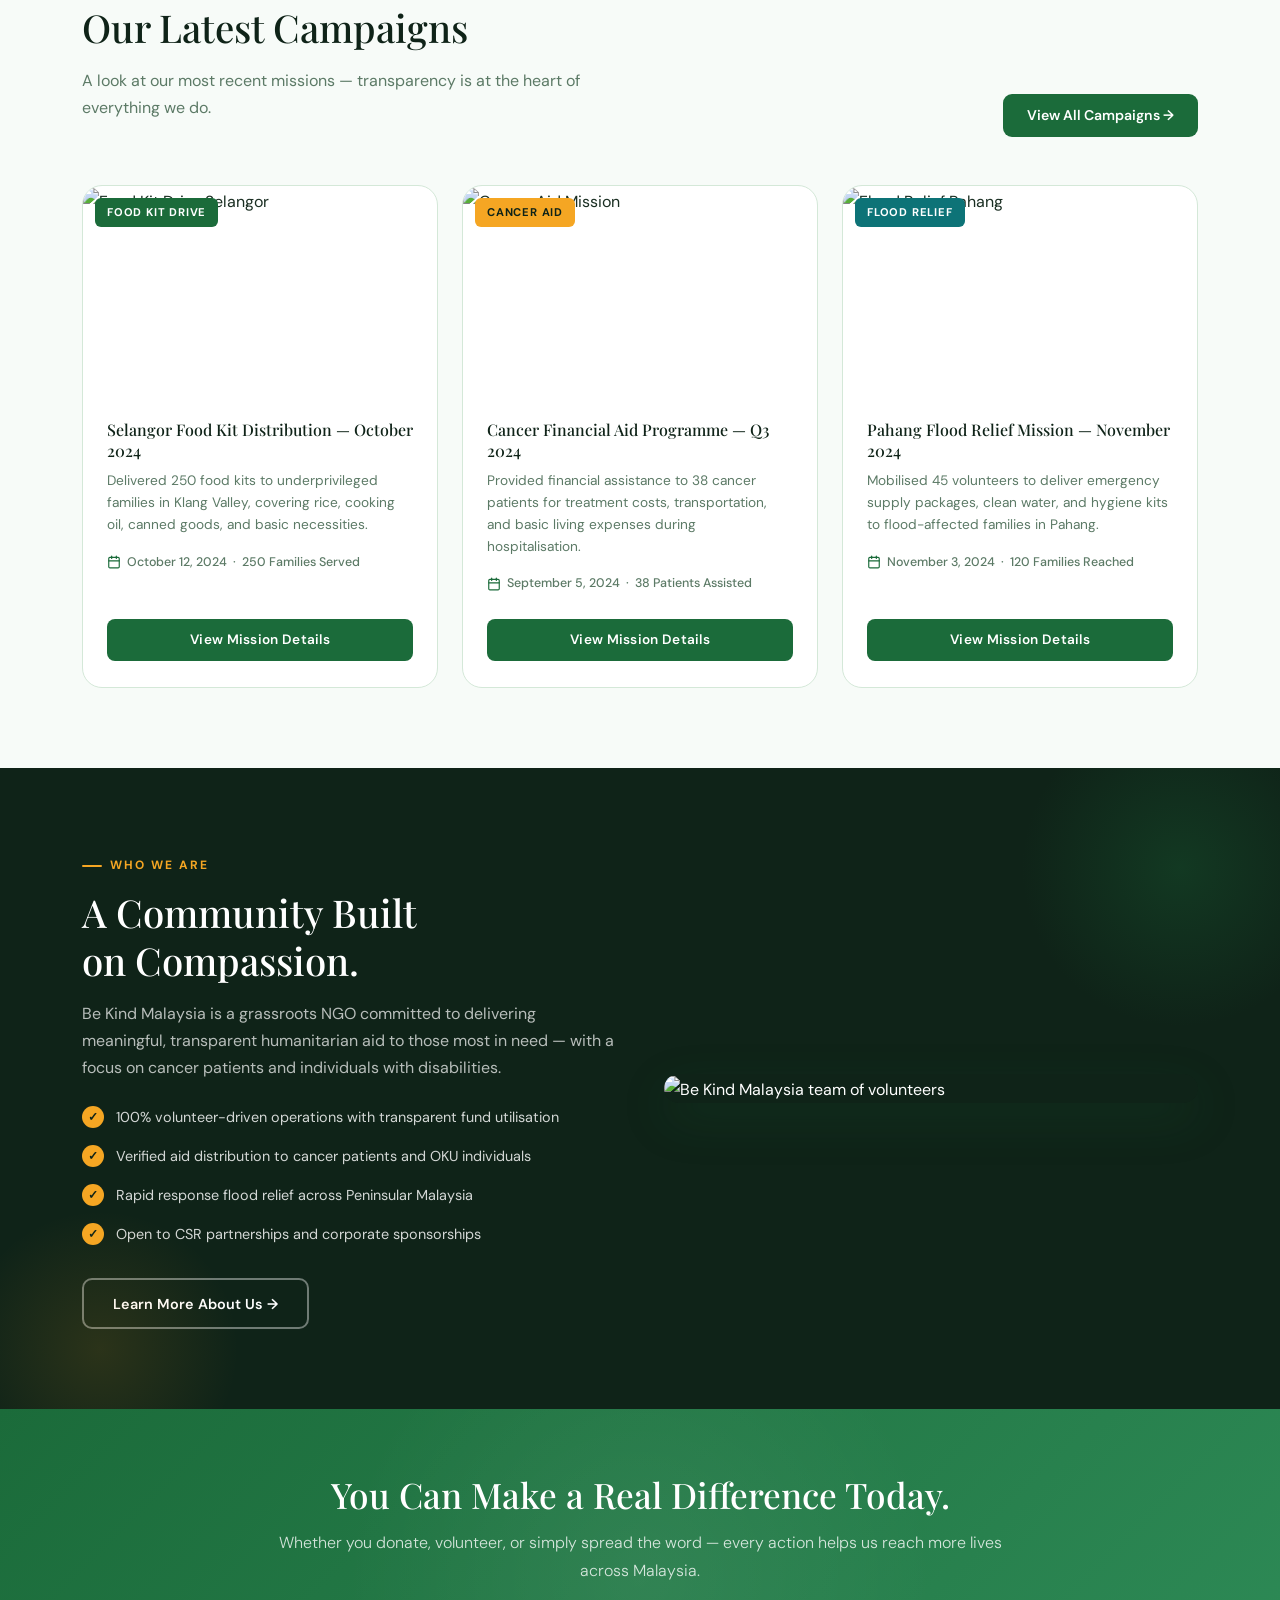
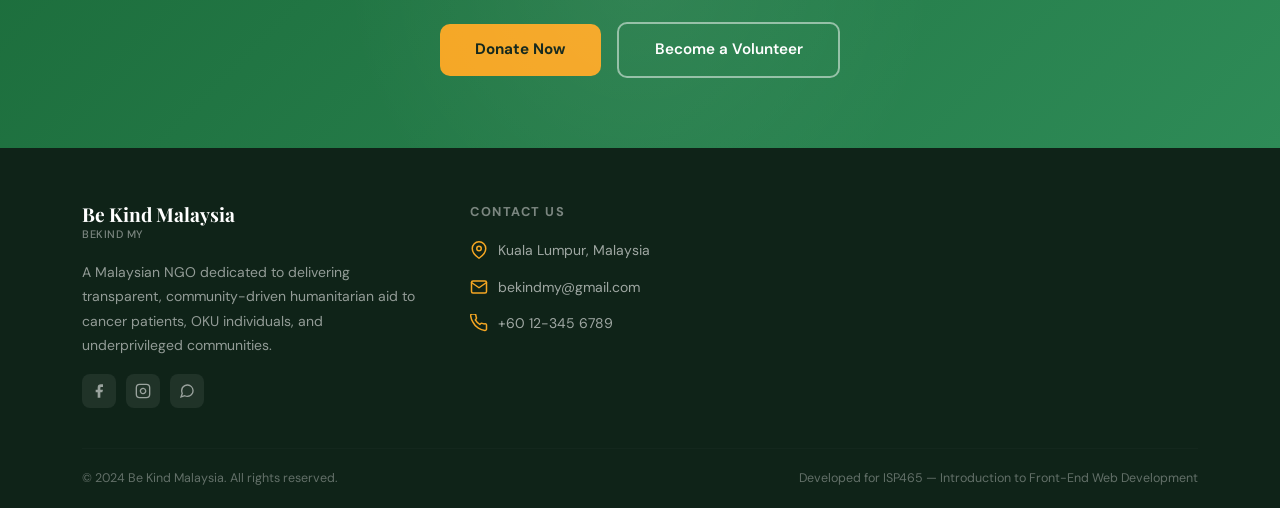
==== commit 99fec6fd: "Change Logo" ====
--- a/index.html
+++ b/index.html
@@ -19,21 +19,10 @@
     <link rel="stylesheet" href="style.css" />
   </head>
   <body>
-    <!-- ============================================================
-       NAVBAR
-  ============================================================ -->
     <nav class="navbar navbar-expand-lg">
       <div class="container">
-        <!-- Brand -->
         <a class="navbar-brand" href="index.html">
-          <div class="brand-logo-wrap">
-            <!-- Heart + Hands icon (SVG) -->
-            <svg viewBox="0 0 24 24" xmlns="http://www.w3.org/2000/svg">
-              <path
-                d="M12 21.593c-5.63-5.539-11-10.297-11-14.402 0-3.791 3.068-5.191 5.281-5.191 1.312 0 4.151.501 5.719 4.457 1.59-3.968 4.464-4.447 5.726-4.447 2.54 0 5.274 1.621 5.274 5.181 0 4.069-5.136 8.625-11 14.402z"
-              />
-            </svg>
-          </div>
+          <img src="images/bekindlogo.jpg" alt="Be Kind Logo" style="height: 55px; width: auto; margin-right: 10px"/>
           <div>
             <span class="brand-text-main">Be Kind Malaysia</span>
             <span class="brand-text-sub">BeKind MY</span>
@@ -356,11 +345,14 @@
             <span class="section-label">Recent Activity</span>
             <h2 class="section-title">Our Latest Campaigns</h2>
             <p class="section-desc mt-2">
-              A look at our most recent missions — transparency is at the heart of everything we do.
+              A look at our most recent missions — transparency is at the heart
+              of everything we do.
             </p>
           </div>
           <div class="col-lg-5 text-lg-end mt-3 mt-lg-0 reveal">
-            <a href="campaigns.html" class="btn-primary-custom">View All Campaigns →</a>
+            <a href="campaigns.html" class="btn-primary-custom"
+              >View All Campaigns →</a
+            >
           </div>
         </div>
 
@@ -368,18 +360,45 @@
           <div class="col-md-6 col-lg-4 reveal">
             <div class="campaign-card d-flex flex-column h-100">
               <div class="campaign-img-wrap">
-                <img src="https://images.unsplash.com/photo-1504384308090-c894fdcc538d?w=600&q=75" alt="Food Kit Drive Selangor" loading="lazy" />
+                <img
+                  src="https://images.unsplash.com/photo-1504384308090-c894fdcc538d?w=600&q=75"
+                  alt="Food Kit Drive Selangor"
+                  loading="lazy"
+                />
                 <span class="campaign-badge">Food Kit Drive</span>
               </div>
               <div class="campaign-body d-flex flex-column flex-grow-1">
                 <h5>Selangor Food Kit Distribution — October 2024</h5>
-                <p>Delivered 250 food kits to underprivileged families in Klang Valley, covering rice, cooking oil, canned goods, and basic necessities.</p>
+                <p>
+                  Delivered 250 food kits to underprivileged families in Klang
+                  Valley, covering rice, cooking oil, canned goods, and basic
+                  necessities.
+                </p>
                 <div class="campaign-meta mb-3">
-                  <svg xmlns="http://www.w3.org/2000/svg" viewBox="0 0 24 24" fill="none" stroke="currentColor" stroke-width="2" stroke-linecap="round" stroke-linejoin="round"><rect x="3" y="4" width="18" height="18" rx="2" ry="2" /><line x1="16" y1="2" x2="16" y2="6" /><line x1="8" y1="2" x2="8" y2="6" /><line x1="3" y1="10" x2="21" y2="10" /></svg>
+                  <svg
+                    xmlns="http://www.w3.org/2000/svg"
+                    viewBox="0 0 24 24"
+                    fill="none"
+                    stroke="currentColor"
+                    stroke-width="2"
+                    stroke-linecap="round"
+                    stroke-linejoin="round"
+                  >
+                    <rect x="3" y="4" width="18" height="18" rx="2" ry="2" />
+                    <line x1="16" y1="2" x2="16" y2="6" />
+                    <line x1="8" y1="2" x2="8" y2="6" />
+                    <line x1="3" y1="10" x2="21" y2="10" />
+                  </svg>
                   October 12, 2024 &nbsp;·&nbsp; 250 Families Served
                 </div>
                 <div class="mt-auto pt-2">
-                  <button class="btn-primary-custom w-100 text-center" data-bs-toggle="modal" data-bs-target="#campaignModal1">View Mission Details</button>
+                  <button
+                    class="btn-primary-custom w-100 text-center"
+                    data-bs-toggle="modal"
+                    data-bs-target="#campaignModal1"
+                  >
+                    View Mission Details
+                  </button>
                 </div>
               </div>
             </div>
@@ -388,18 +407,45 @@
           <div class="col-md-6 col-lg-4 reveal">
             <div class="campaign-card d-flex flex-column h-100">
               <div class="campaign-img-wrap">
-                <img src="https://images.unsplash.com/photo-1576091160399-112ba8d25d1d?w=600&q=75" alt="Cancer Aid Mission" loading="lazy" />
+                <img
+                  src="https://images.unsplash.com/photo-1576091160399-112ba8d25d1d?w=600&q=75"
+                  alt="Cancer Aid Mission"
+                  loading="lazy"
+                />
                 <span class="campaign-badge badge-amber">Cancer Aid</span>
               </div>
               <div class="campaign-body d-flex flex-column flex-grow-1">
                 <h5>Cancer Financial Aid Programme — Q3 2024</h5>
-                <p>Provided financial assistance to 38 cancer patients for treatment costs, transportation, and basic living expenses during hospitalisation.</p>
+                <p>
+                  Provided financial assistance to 38 cancer patients for
+                  treatment costs, transportation, and basic living expenses
+                  during hospitalisation.
+                </p>
                 <div class="campaign-meta mb-3">
-                  <svg xmlns="http://www.w3.org/2000/svg" viewBox="0 0 24 24" fill="none" stroke="currentColor" stroke-width="2" stroke-linecap="round" stroke-linejoin="round"><rect x="3" y="4" width="18" height="18" rx="2" ry="2" /><line x1="16" y1="2" x2="16" y2="6" /><line x1="8" y1="2" x2="8" y2="6" /><line x1="3" y1="10" x2="21" y2="10" /></svg>
+                  <svg
+                    xmlns="http://www.w3.org/2000/svg"
+                    viewBox="0 0 24 24"
+                    fill="none"
+                    stroke="currentColor"
+                    stroke-width="2"
+                    stroke-linecap="round"
+                    stroke-linejoin="round"
+                  >
+                    <rect x="3" y="4" width="18" height="18" rx="2" ry="2" />
+                    <line x1="16" y1="2" x2="16" y2="6" />
+                    <line x1="8" y1="2" x2="8" y2="6" />
+                    <line x1="3" y1="10" x2="21" y2="10" />
+                  </svg>
                   September 5, 2024 &nbsp;·&nbsp; 38 Patients Assisted
                 </div>
                 <div class="mt-auto pt-2">
-                  <button class="btn-primary-custom w-100 text-center" data-bs-toggle="modal" data-bs-target="#campaignModal2">View Mission Details</button>
+                  <button
+                    class="btn-primary-custom w-100 text-center"
+                    data-bs-toggle="modal"
+                    data-bs-target="#campaignModal2"
+                  >
+                    View Mission Details
+                  </button>
                 </div>
               </div>
             </div>
@@ -408,18 +454,45 @@
           <div class="col-md-6 col-lg-4 reveal">
             <div class="campaign-card d-flex flex-column h-100">
               <div class="campaign-img-wrap">
-                <img src="https://images.unsplash.com/photo-1469571486292-0ba58a3f068b?w=600&q=75" alt="Flood Relief Pahang" loading="lazy" />
+                <img
+                  src="https://images.unsplash.com/photo-1469571486292-0ba58a3f068b?w=600&q=75"
+                  alt="Flood Relief Pahang"
+                  loading="lazy"
+                />
                 <span class="campaign-badge badge-teal">Flood Relief</span>
               </div>
               <div class="campaign-body d-flex flex-column flex-grow-1">
                 <h5>Pahang Flood Relief Mission — November 2024</h5>
-                <p>Mobilised 45 volunteers to deliver emergency supply packages, clean water, and hygiene kits to flood-affected families in Pahang.</p>
+                <p>
+                  Mobilised 45 volunteers to deliver emergency supply packages,
+                  clean water, and hygiene kits to flood-affected families in
+                  Pahang.
+                </p>
                 <div class="campaign-meta mb-3">
-                  <svg xmlns="http://www.w3.org/2000/svg" viewBox="0 0 24 24" fill="none" stroke="currentColor" stroke-width="2" stroke-linecap="round" stroke-linejoin="round"><rect x="3" y="4" width="18" height="18" rx="2" ry="2" /><line x1="16" y1="2" x2="16" y2="6" /><line x1="8" y1="2" x2="8" y2="6" /><line x1="3" y1="10" x2="21" y2="10" /></svg>
+                  <svg
+                    xmlns="http://www.w3.org/2000/svg"
+                    viewBox="0 0 24 24"
+                    fill="none"
+                    stroke="currentColor"
+                    stroke-width="2"
+                    stroke-linecap="round"
+                    stroke-linejoin="round"
+                  >
+                    <rect x="3" y="4" width="18" height="18" rx="2" ry="2" />
+                    <line x1="16" y1="2" x2="16" y2="6" />
+                    <line x1="8" y1="2" x2="8" y2="6" />
+                    <line x1="3" y1="10" x2="21" y2="10" />
+                  </svg>
                   November 3, 2024 &nbsp;·&nbsp; 120 Families Reached
                 </div>
                 <div class="mt-auto pt-2">
-                  <button class="btn-primary-custom w-100 text-center" data-bs-toggle="modal" data-bs-target="#campaignModal3">View Mission Details</button>
+                  <button
+                    class="btn-primary-custom w-100 text-center"
+                    data-bs-toggle="modal"
+                    data-bs-target="#campaignModal3"
+                  >
+                    View Mission Details
+                  </button>
                 </div>
               </div>
             </div>
@@ -428,56 +501,159 @@
       </div>
     </section>
 
-    <div class="modal fade" id="campaignModal1" tabindex="-1" aria-hidden="true">
+    <div
+      class="modal fade"
+      id="campaignModal1"
+      tabindex="-1"
+      aria-hidden="true"
+    >
       <div class="modal-dialog modal-dialog-centered">
-        <div class="modal-content border-0 shadow-lg" style="border-radius: var(--radius-lg); overflow: hidden;">
+        <div
+          class="modal-content border-0 shadow-lg"
+          style="border-radius: var(--radius-lg); overflow: hidden"
+        >
           <div class="modal-header border-0 bg-light-custom">
-            <h5 class="modal-title fw-bold text-primary-custom" style="font-family: var(--font-head);">Selangor Food Kit Distribution</h5>
-            <button type="button" class="btn-close shadow-none" data-bs-dismiss="modal" aria-label="Close"></button>
+            <h5
+              class="modal-title fw-bold text-primary-custom"
+              style="font-family: var(--font-head)"
+            >
+              Selangor Food Kit Distribution
+            </h5>
+            <button
+              type="button"
+              class="btn-close shadow-none"
+              data-bs-dismiss="modal"
+              aria-label="Close"
+            ></button>
           </div>
           <div class="modal-body">
-            <p>Every phase of our Food Kit drive focuses on direct-to-home delivery for urban poor B40 households. In October 2024, our teams successfully packed, distributed, and verified dry pantry supplies directly to low-cost housing schemes across Selangor.</p>
-            <p class="mb-0 text-muted small"><strong>Items provided:</strong> 10kg Rice, Cooking Oil, Flour, Condensed Milk, Sugar, Salt, and Canned Protein.</p>
+            <p>
+              Every phase of our Food Kit drive focuses on direct-to-home
+              delivery for urban poor B40 households. In October 2024, our teams
+              successfully packed, distributed, and verified dry pantry supplies
+              directly to low-cost housing schemes across Selangor.
+            </p>
+            <p class="mb-0 text-muted small">
+              <strong>Items provided:</strong> 10kg Rice, Cooking Oil, Flour,
+              Condensed Milk, Sugar, Salt, and Canned Protein.
+            </p>
           </div>
           <div class="modal-footer border-0">
-            <button type="button" class="btn btn-secondary rounded-3 border-0 py-2 px-3 small" data-bs-dismiss="modal">Close Window</button>
-            <a href="get-involved.html#donate" class="btn-cta-primary m-0 py-2 px-4 rounded-3 text-dark">Support Next Drive</a>
+            <button
+              type="button"
+              class="btn btn-secondary rounded-3 border-0 py-2 px-3 small"
+              data-bs-dismiss="modal"
+            >
+              Close Window
+            </button>
+            <a
+              href="get-involved.html#donate"
+              class="btn-cta-primary m-0 py-2 px-4 rounded-3 text-dark"
+              >Support Next Drive</a
+            >
           </div>
         </div>
       </div>
     </div>
 
-    <div class="modal fade" id="campaignModal2" tabindex="-1" aria-hidden="true">
+    <div
+      class="modal fade"
+      id="campaignModal2"
+      tabindex="-1"
+      aria-hidden="true"
+    >
       <div class="modal-dialog modal-dialog-centered">
-        <div class="modal-content border-0 shadow-lg" style="border-radius: var(--radius-lg); overflow: hidden;">
+        <div
+          class="modal-content border-0 shadow-lg"
+          style="border-radius: var(--radius-lg); overflow: hidden"
+        >
           <div class="modal-header border-0 bg-light-custom">
-            <h5 class="modal-title fw-bold text-primary-custom" style="font-family: var(--font-head);">Cancer Financial Aid Support</h5>
-            <button type="button" class="btn-close shadow-none" data-bs-dismiss="modal" aria-label="Close"></button>
+            <h5
+              class="modal-title fw-bold text-primary-custom"
+              style="font-family: var(--font-head)"
+            >
+              Cancer Financial Aid Support
+            </h5>
+            <button
+              type="button"
+              class="btn-close shadow-none"
+              data-bs-dismiss="modal"
+              aria-label="Close"
+            ></button>
           </div>
           <div class="modal-body">
-            <p>Medical treatments shouldn't be cut short because of transport fare or basic nutritional constraints. This quarterly framework covers medical out-of-pocket gaps, chemotherapy co-pays, and continuous food support for outpatients dealing with critical income drops.</p>
+            <p>
+              Medical treatments shouldn't be cut short because of transport
+              fare or basic nutritional constraints. This quarterly framework
+              covers medical out-of-pocket gaps, chemotherapy co-pays, and
+              continuous food support for outpatients dealing with critical
+              income drops.
+            </p>
           </div>
           <div class="modal-footer border-0">
-            <button type="button" class="btn btn-secondary rounded-3 border-0 py-2 px-3 small" data-bs-dismiss="modal">Close Window</button>
-            <a href="get-involved.html#donate" class="btn-cta-primary m-0 py-2 px-4 rounded-3 text-dark">Support Oncology Fund</a>
+            <button
+              type="button"
+              class="btn btn-secondary rounded-3 border-0 py-2 px-3 small"
+              data-bs-dismiss="modal"
+            >
+              Close Window
+            </button>
+            <a
+              href="get-involved.html#donate"
+              class="btn-cta-primary m-0 py-2 px-4 rounded-3 text-dark"
+              >Support Oncology Fund</a
+            >
           </div>
         </div>
       </div>
     </div>
 
-    <div class="modal fade" id="campaignModal3" tabindex="-1" aria-hidden="true">
+    <div
+      class="modal fade"
+      id="campaignModal3"
+      tabindex="-1"
+      aria-hidden="true"
+    >
       <div class="modal-dialog modal-dialog-centered">
-        <div class="modal-content border-0 shadow-lg" style="border-radius: var(--radius-lg); overflow: hidden;">
+        <div
+          class="modal-content border-0 shadow-lg"
+          style="border-radius: var(--radius-lg); overflow: hidden"
+        >
           <div class="modal-header border-0 bg-light-custom">
-            <h5 class="modal-title fw-bold text-primary-custom" style="font-family: var(--font-head);">Pahang Flood Relief Deployment</h5>
-            <button type="button" class="btn-close shadow-none" data-bs-dismiss="modal" aria-label="Close"></button>
+            <h5
+              class="modal-title fw-bold text-primary-custom"
+              style="font-family: var(--font-head)"
+            >
+              Pahang Flood Relief Deployment
+            </h5>
+            <button
+              type="button"
+              class="btn-close shadow-none"
+              data-bs-dismiss="modal"
+              aria-label="Close"
+            ></button>
           </div>
           <div class="modal-body">
-            <p>When monsoons strike, rapid logistical intervention saves lives. Our localized volunteer hubs deployment team brought instant clean drinking water containers, medical hygiene packs, and portable cleaning gear to rural homes affected by severe flooding heights.</p>
+            <p>
+              When monsoons strike, rapid logistical intervention saves lives.
+              Our localized volunteer hubs deployment team brought instant clean
+              drinking water containers, medical hygiene packs, and portable
+              cleaning gear to rural homes affected by severe flooding heights.
+            </p>
           </div>
           <div class="modal-footer border-0">
-            <button type="button" class="btn btn-secondary rounded-3 border-0 py-2 px-3 small" data-bs-dismiss="modal">Close Window</button>
-            <a href="get-involved.html#donate" class="btn-cta-primary m-0 py-2 px-4 rounded-3 text-dark">Contribute to Relief</a>
+            <button
+              type="button"
+              class="btn btn-secondary rounded-3 border-0 py-2 px-3 small"
+              data-bs-dismiss="modal"
+            >
+              Close Window
+            </button>
+            <a
+              href="get-involved.html#donate"
+              class="btn-cta-primary m-0 py-2 px-4 rounded-3 text-dark"
+              >Contribute to Relief</a
+            >
           </div>
         </div>
       </div>
@@ -571,17 +747,6 @@
           <!-- Brand Column -->
           <div class="col-lg-4 col-md-6">
             <div class="footer-brand d-flex align-items-center gap-2 mb-3">
-              <div
-                class="brand-logo-wrap"
-                style="background: var(--primary-lt)"
-              >
-                <svg viewBox="0 0 24 24" xmlns="http://www.w3.org/2000/svg">
-                  <path
-                    d="M12 21.593c-5.63-5.539-11-10.297-11-14.402 0-3.791 3.068-5.191 5.281-5.191 1.312 0 4.151.501 5.719 4.457 1.59-3.968 4.464-4.447 5.726-4.447 2.54 0 5.274 1.621 5.274 5.181 0 4.069-5.136 8.625-11 14.402z"
-                    fill="white"
-                  />
-                </svg>
-              </div>
               <div>
                 <span class="brand-text-main">Be Kind Malaysia</span>
                 <span class="brand-text-sub" style="display: block"
--- a/style.css
+++ b/style.css
@@ -75,22 +75,6 @@
   gap: 10px;
 }
 
-.brand-logo-wrap {
-  width: 42px;
-  height: 42px;
-  background: var(--primary);
-  border-radius: 10px;
-  display: flex;
-  align-items: center;
-  justify-content: center;
-}
-
-.brand-logo-wrap svg {
-  width: 24px;
-  height: 24px;
-  fill: white;
-}
-
 .brand-text-main {
   font-family: var(--font-head);
   font-size: 1.15rem;
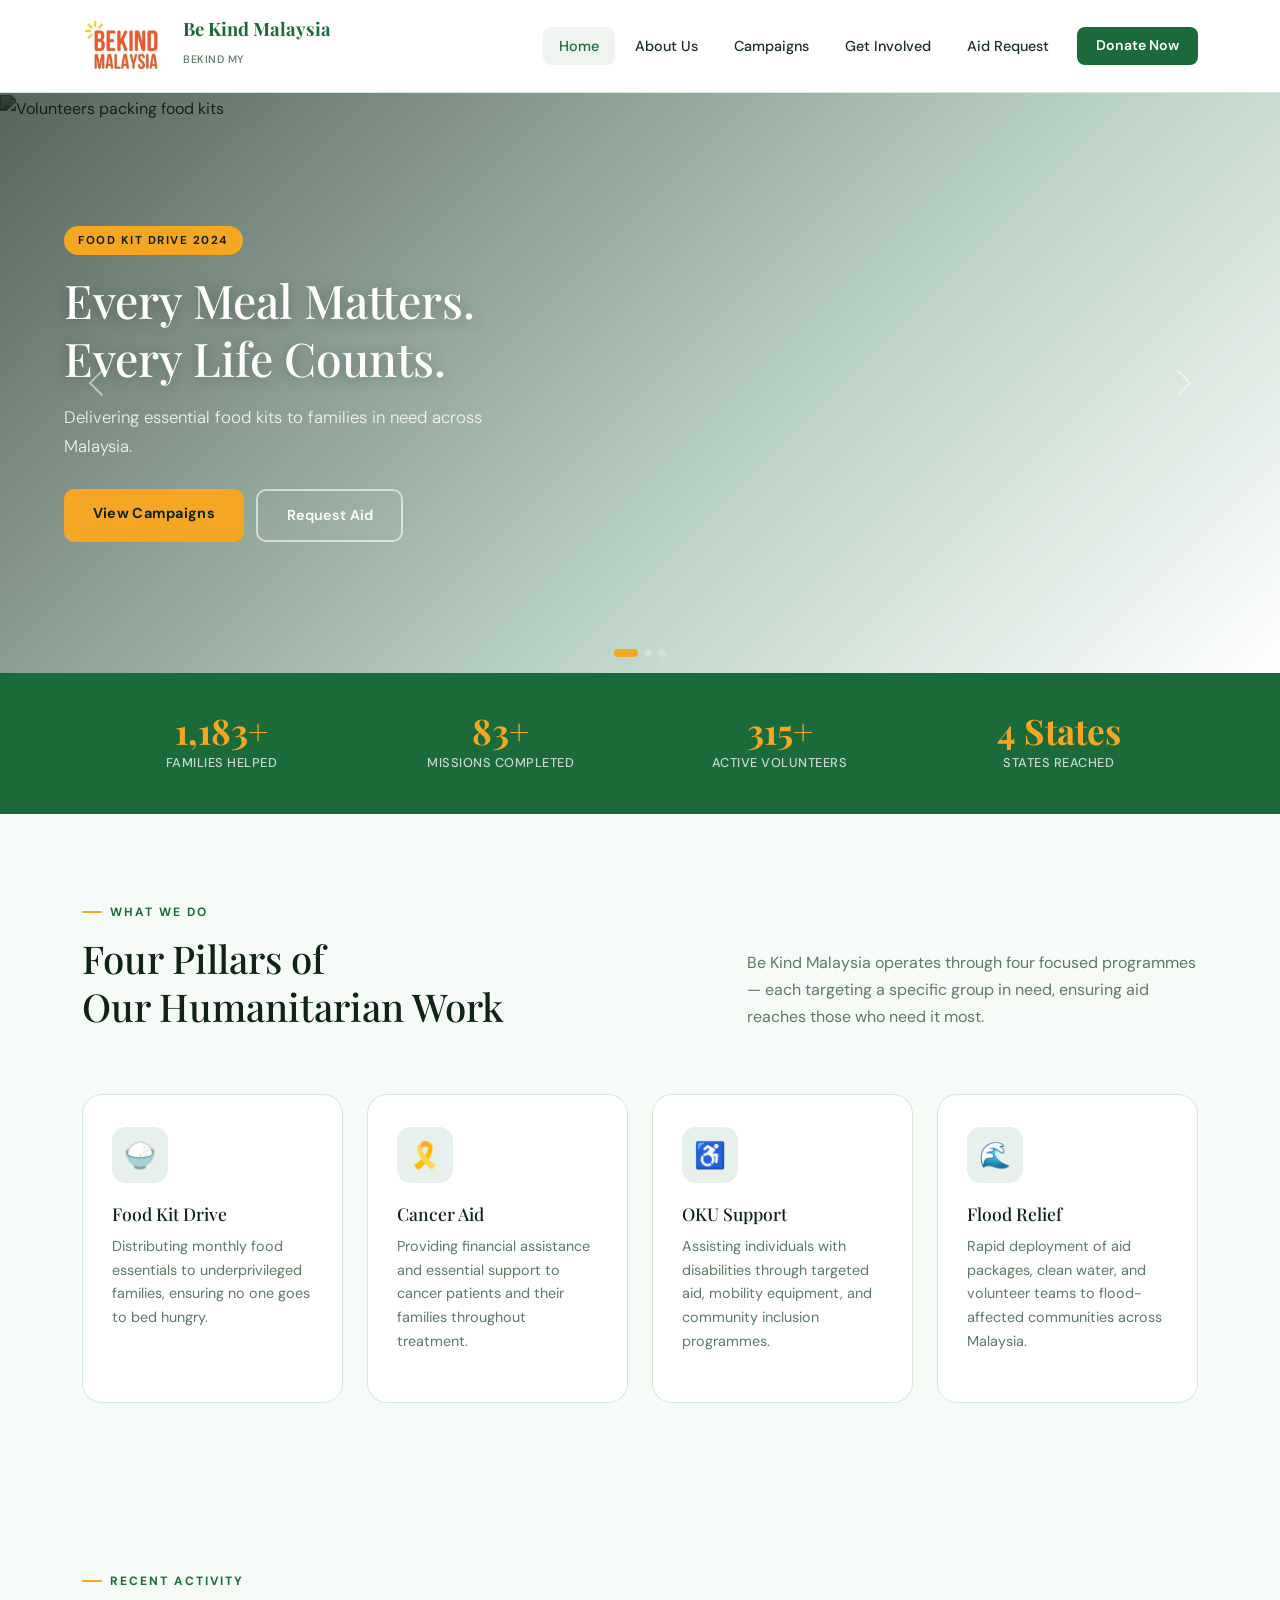
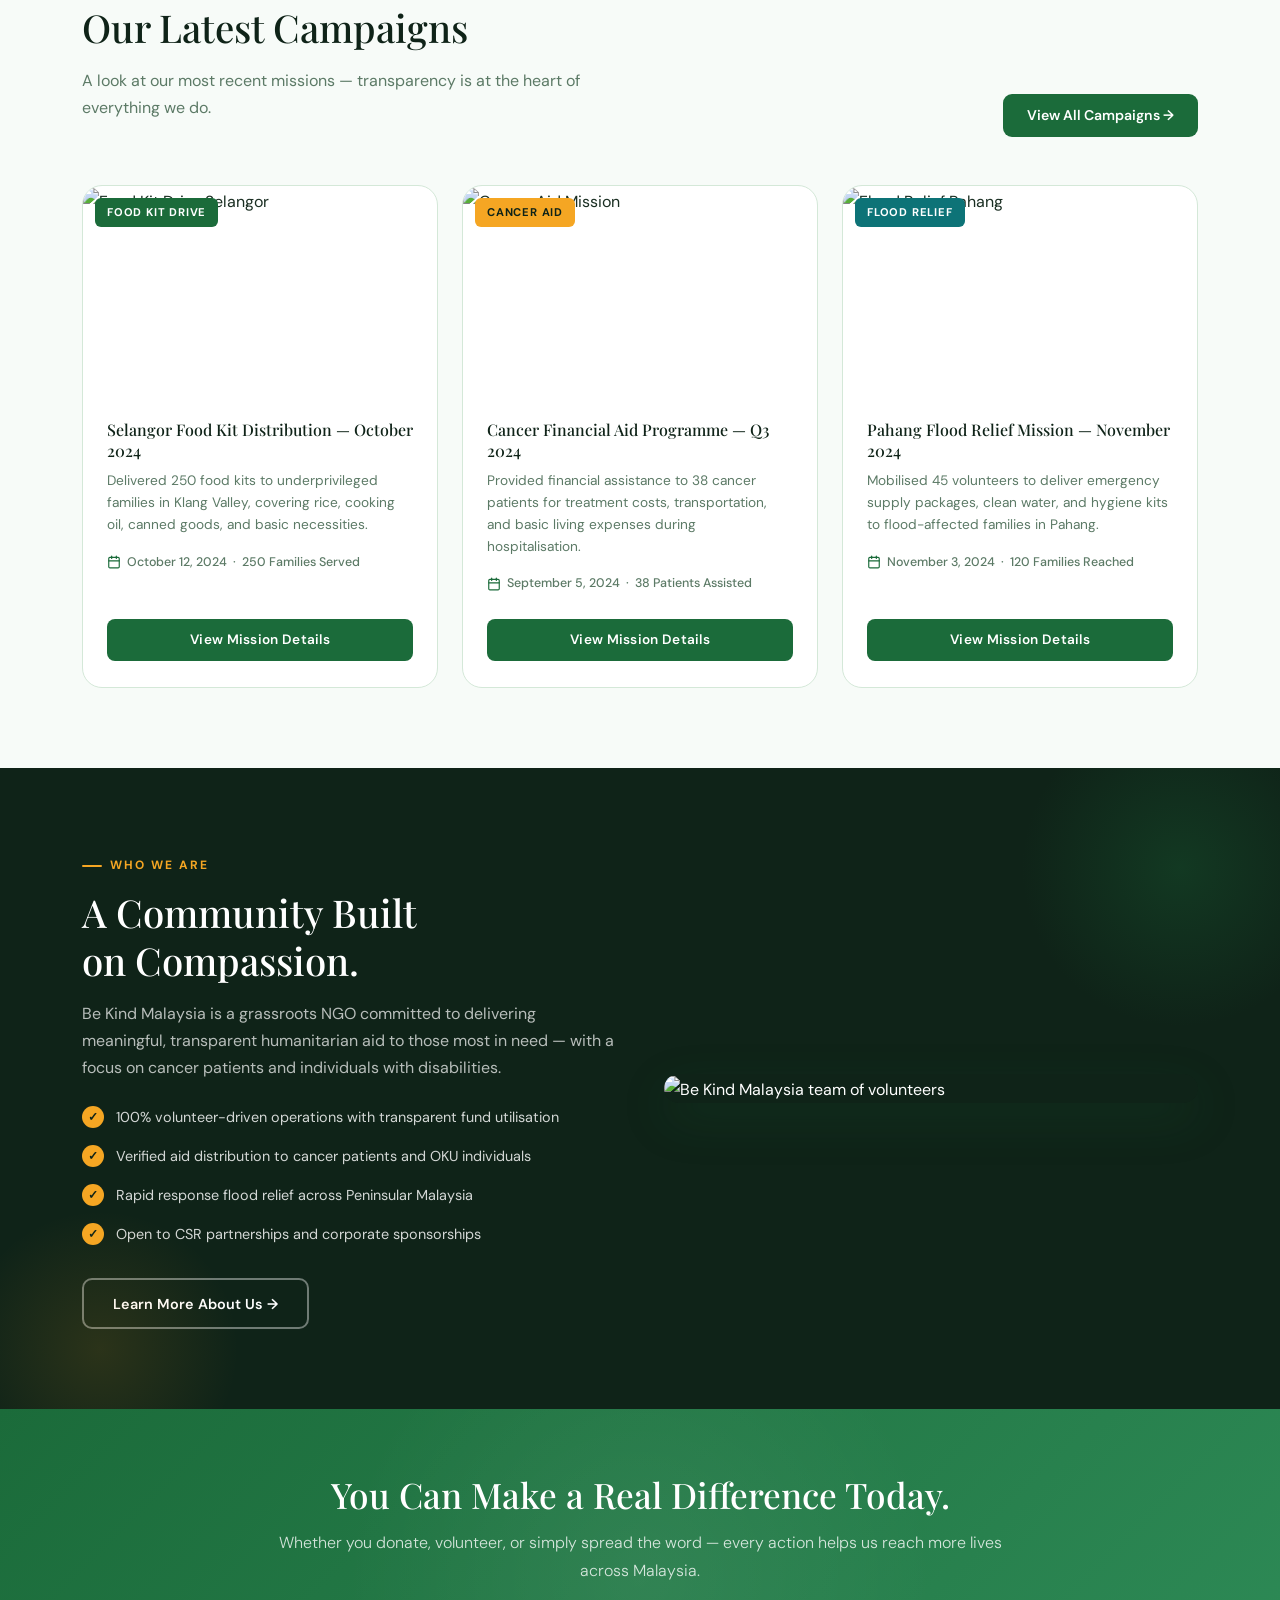
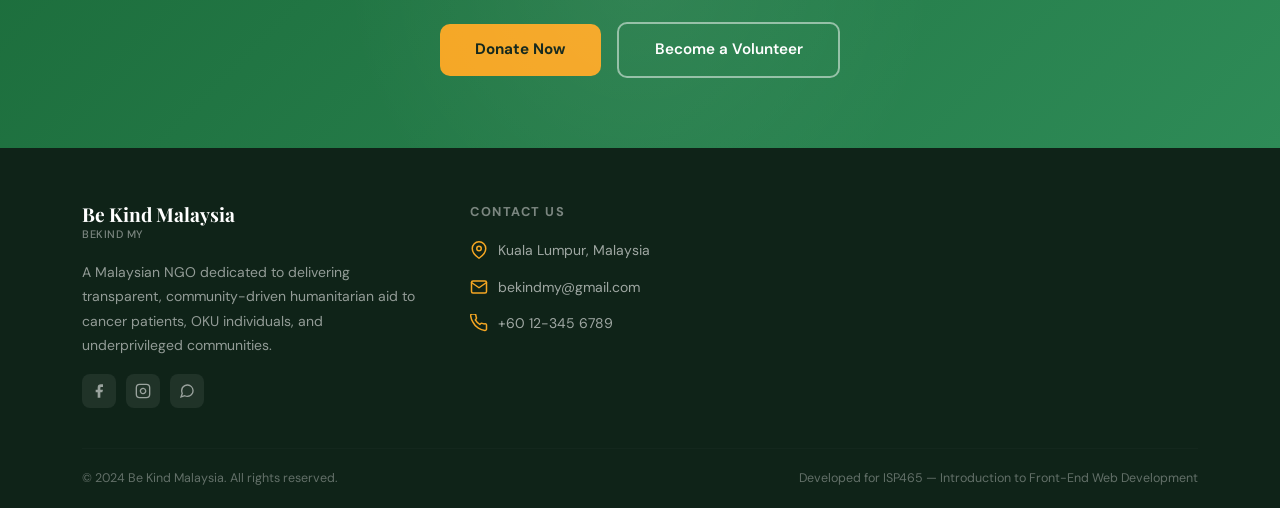
==== commit 49eca425: "Add image and fix Bootstrap JS" ====
--- a/index.html
+++ b/index.html
@@ -10,10 +10,8 @@
     />
 
     <!-- Bootstrap 5 CSS -->
-    <link
-      rel="stylesheet"
-      href="https://cdn.jsdelivr.net/npm/bootstrap@5.3.3/dist/css/bootstrap.min.css"
-    />
+    <link href="https://cdn.jsdelivr.net/npm/bootstrap@5.3.3/dist/css/bootstrap.min.css" rel="stylesheet" integrity="sha384-QWTKZyjpPEjISv5WaRU9OFeRpok6YctnYmDr5pNlyT2bRjXh0JMhjY6hW+ALEwIH" crossorigin="anonymous">
+    
 
     <!-- Custom CSS -->
     <link rel="stylesheet" href="style.css" />
@@ -122,7 +120,7 @@
                 </h1>
                 <p class="fade-up fade-up-3">
                   Delivering essential food kits to families in need across
-                  Malaysia — one mission at a time.
+                  Malaysia.
                 </p>
                 <div class="hero-btn-group fade-up fade-up-4">
                   <a href="campaigns.html" class="btn-hero-primary"
@@ -874,7 +872,7 @@
       </div>
     </footer>
 
-    <script src="https://cdn.jsdelivr.net/npm/bootstrap@5.3.3/dist/js/bootstrap.bundle.min.js"></script>
+    <script src="https://cdn.jsdelivr.net/npm/bootstrap@5.3.3/dist/js/bootstrap.bundle.min.js" integrity="sha384-YvpcrYf0tY3lHB60NNkmXc5s9fDVZLESaAA55NDzOxhy9GkcIdslK1eN7N6jIeHz" crossorigin="anonymous"></script>
     <script src="main.js"></script>
   </body>
 </html>
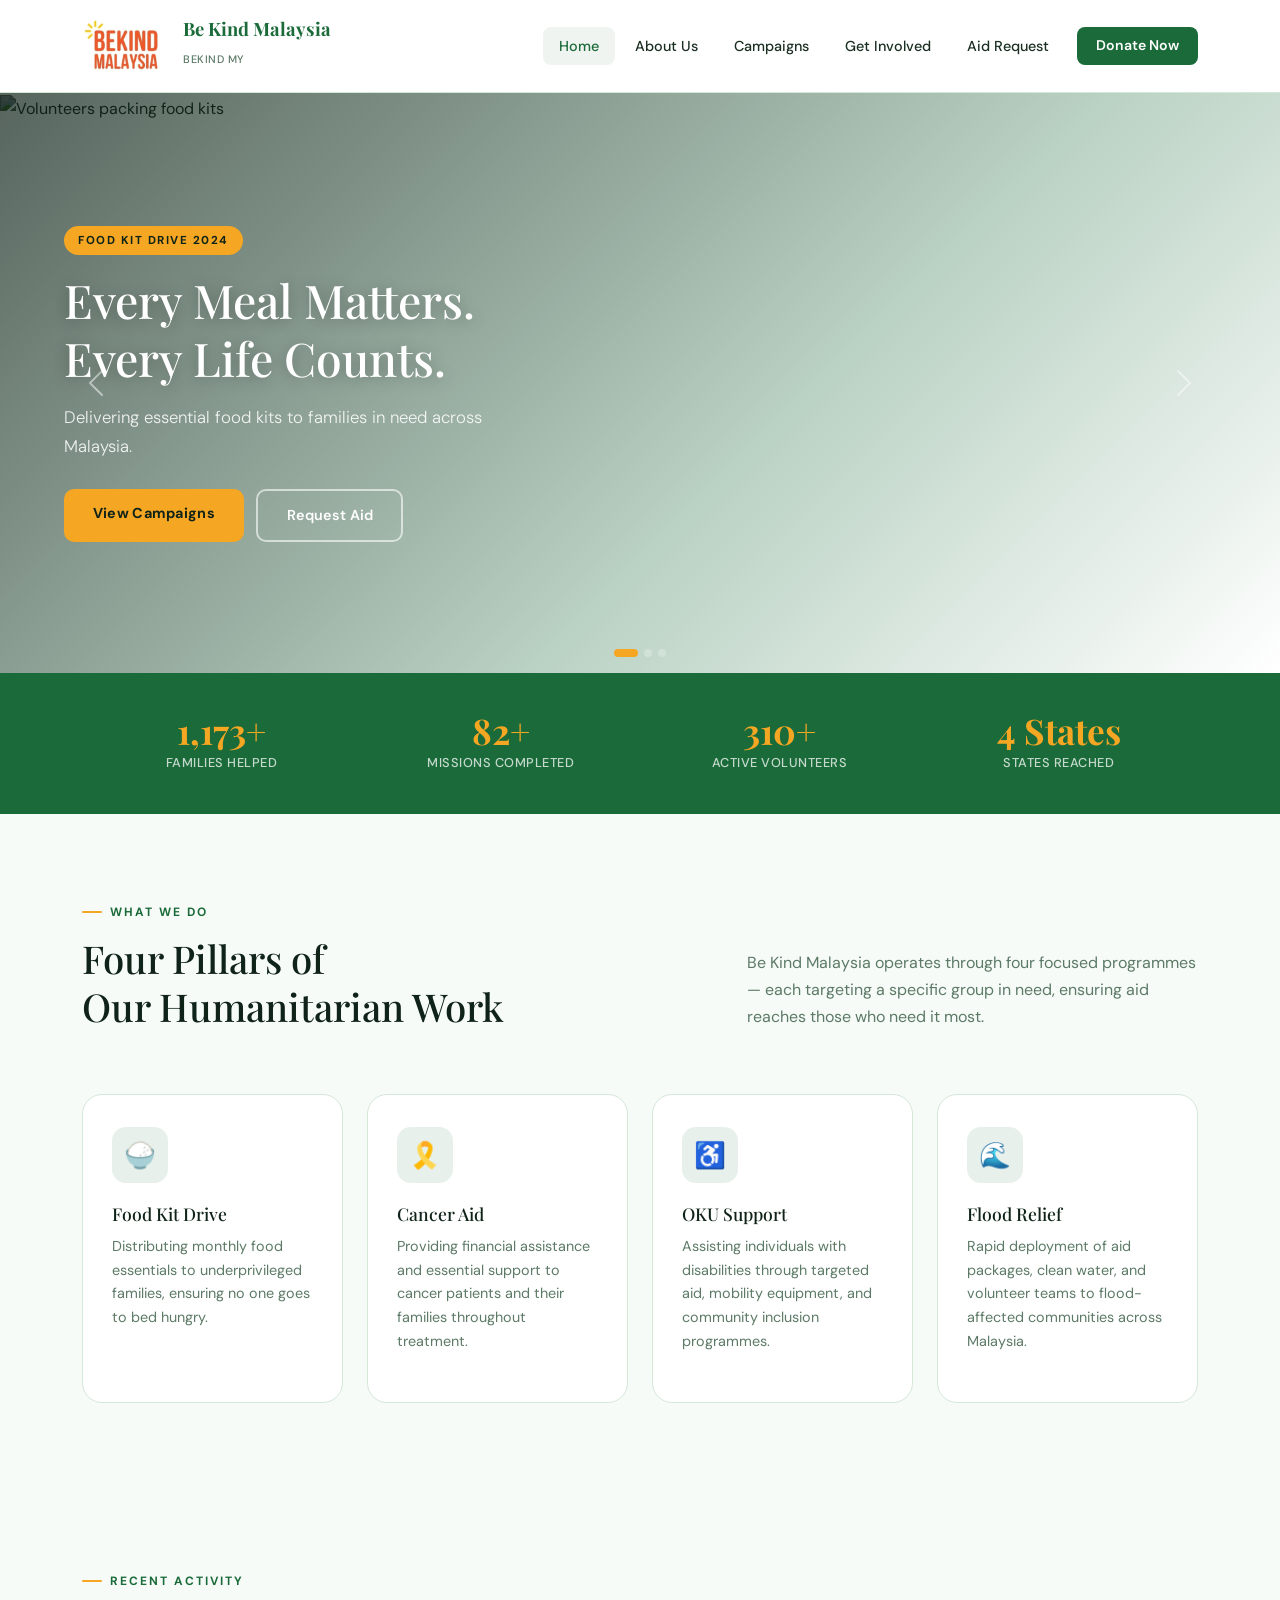
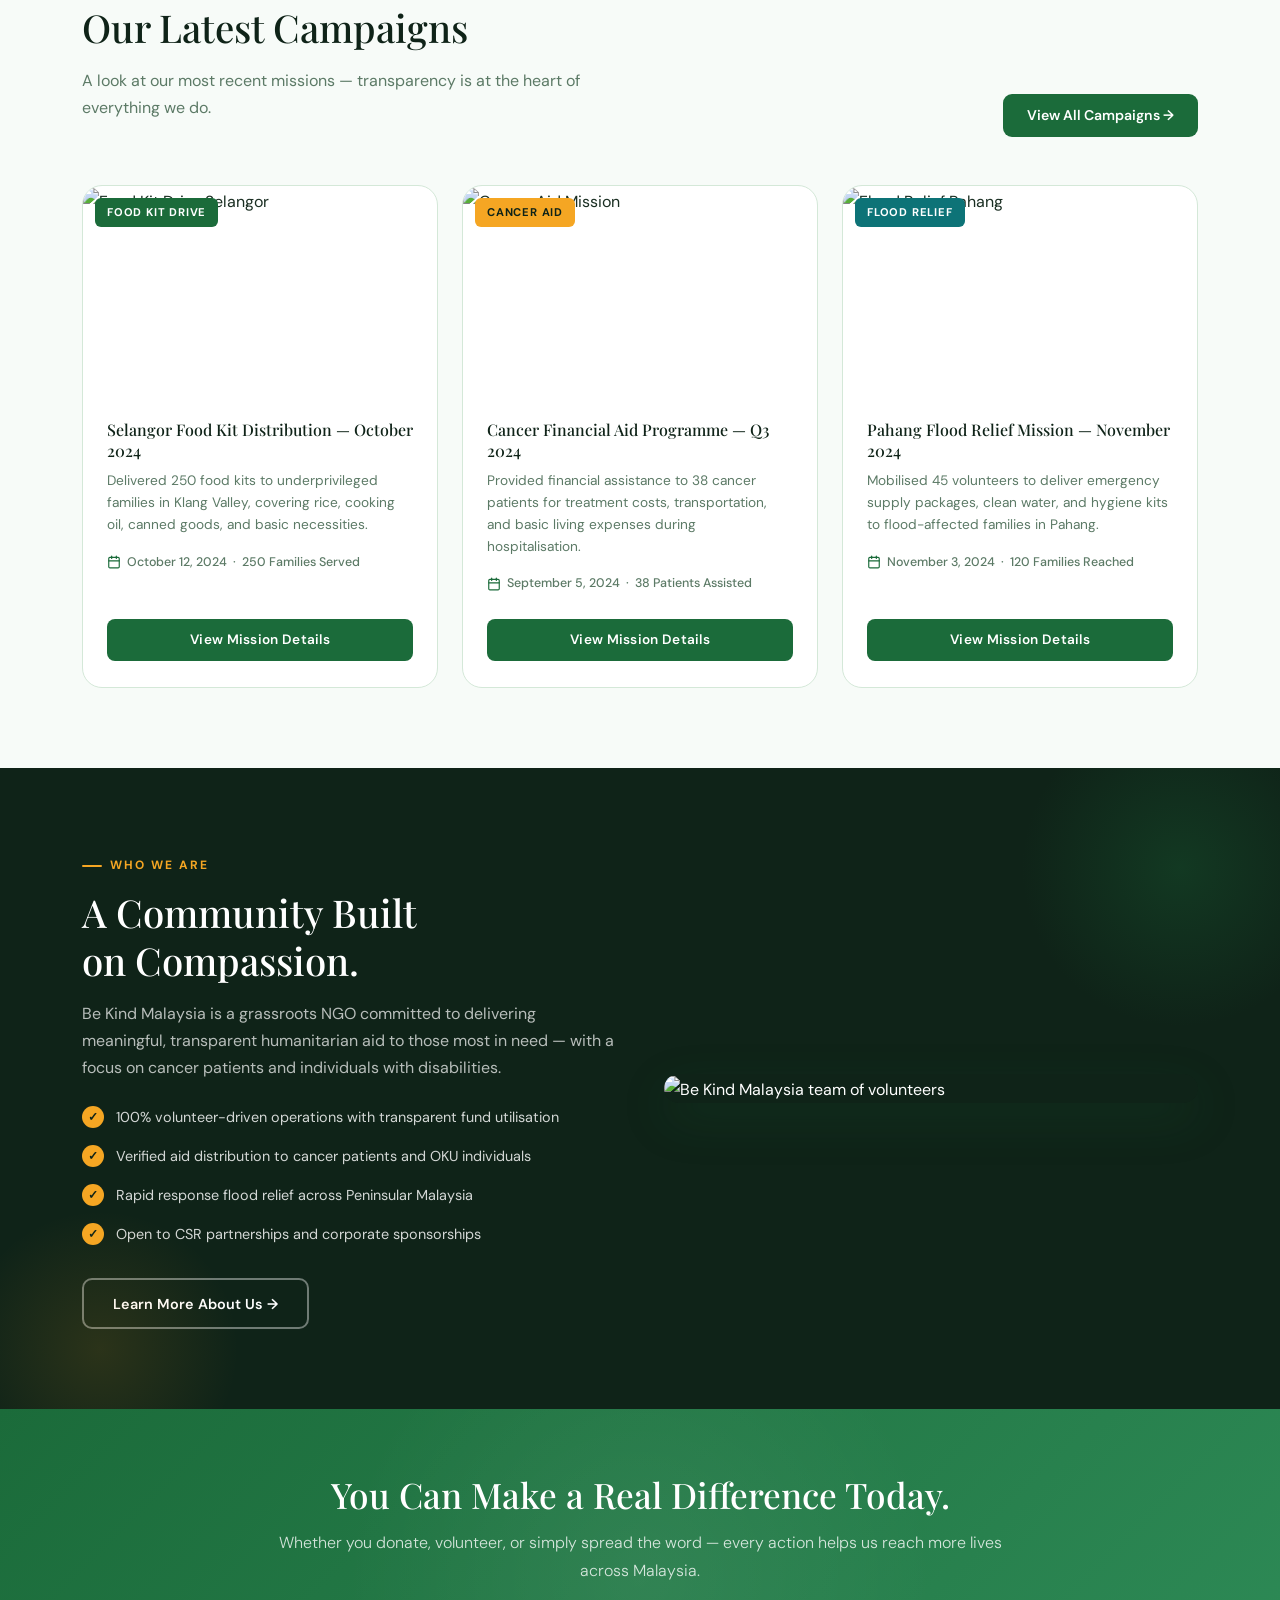
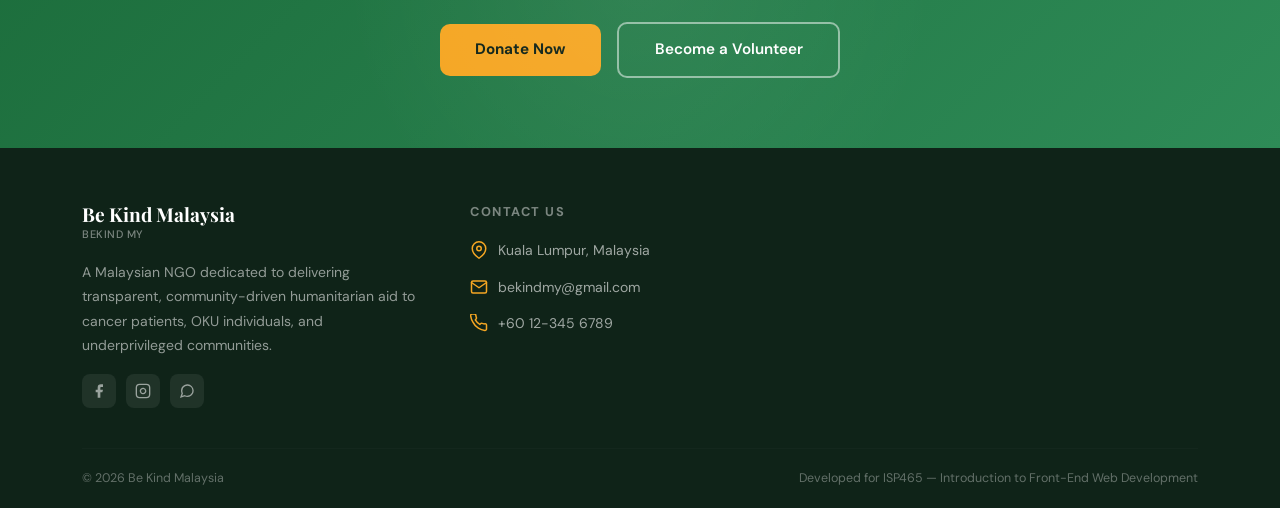
==== commit aa4b3a75: "Minor Tweak" ====
--- a/index.html
+++ b/index.html
@@ -8,12 +8,7 @@
       name="description"
       content="Be Kind Malaysia is a non-profit NGO delivering humanitarian aid to cancer patients, OKU individuals, and underprivileged communities across Malaysia."
     />
-
-    <!-- Bootstrap 5 CSS -->
     <link href="https://cdn.jsdelivr.net/npm/bootstrap@5.3.3/dist/css/bootstrap.min.css" rel="stylesheet" integrity="sha384-QWTKZyjpPEjISv5WaRU9OFeRpok6YctnYmDr5pNlyT2bRjXh0JMhjY6hW+ALEwIH" crossorigin="anonymous">
-    
-
-    <!-- Custom CSS -->
     <link rel="stylesheet" href="style.css" />
   </head>
   <body>
@@ -27,7 +22,6 @@
           </div>
         </a>
 
-        <!-- Hamburger -->
         <button
           class="navbar-toggler border-0"
           type="button"
@@ -40,7 +34,6 @@
           <span class="navbar-toggler-icon"></span>
         </button>
 
-        <!-- Nav Links -->
         <div class="collapse navbar-collapse" id="navMenu">
           <ul class="navbar-nav ms-auto align-items-lg-center gap-lg-1">
             <li class="nav-item">
@@ -863,7 +856,7 @@
         <hr class="footer-divider" />
 
         <div class="footer-bottom">
-          <span>&copy; 2024 Be Kind Malaysia. All rights reserved.</span>
+          <span>&copy; 2026 Be Kind Malaysia</span>
           <span
             >Developed for ISP465 — Introduction to Front-End Web
             Development</span
--- a/style.css
+++ b/style.css
@@ -1,16 +1,10 @@
-/* ============================================================
-   BeKind Malaysia — Custom Stylesheet
-   Author: ISP465 Group Project
-   ============================================================ */
-
-/* --- Google Fonts --- */
 @import url('https://fonts.googleapis.com/css2?family=Playfair+Display:wght@600;700&family=DM+Sans:wght@300;400;500;600&display=swap');
 
 /* --- CSS Variables --- */
 :root {
-  --primary:     #1B6B3A;   /* deep forest green */
-  --primary-lt:  #2E8B57;   /* medium green */
-  --accent:      #F5A623;   /* warm amber/gold */
+  --primary:     #1B6B3A;
+  --primary-lt:  #2E8B57;
+  --accent:      #F5A623;
   --accent-lt:   #FBBF24;
   --dark:        #0F2318;
   --light-bg:    #F7FBF8;
@@ -124,9 +118,6 @@
   box-shadow: 0 4px 16px rgba(27,107,58,0.3);
 }
 
-/* ============================================================
-   HERO / CAROUSEL
-   ============================================================ */
 .hero-carousel {
   position: relative;
   overflow: hidden;
@@ -267,9 +258,6 @@
   border-radius: 4px;
 }
 
-/* ============================================================
-   STATS STRIP
-   ============================================================ */
 .stats-strip {
   background: var(--primary);
   padding: 2rem 0;
@@ -302,9 +290,6 @@
   display: block;
 }
 
-/* ============================================================
-   SECTION COMMONS
-   ============================================================ */
 .section-pad { padding: 5rem 0; }
 .section-pad-sm { padding: 3rem 0; }
 
@@ -342,9 +327,6 @@
   font-weight: 400;
 }
 
-/* ============================================================
-   MISSION HIGHLIGHTS
-   ============================================================ */
 .mission-section {
   background: var(--light-bg);
 }
@@ -411,9 +393,6 @@
   line-height: 1.65;
 }
 
-/* ============================================================
-   CAMPAIGNS PREVIEW
-   ============================================================ */
 .campaign-card {
   background: var(--white);
   border-radius: var(--radius-lg);
@@ -498,9 +477,6 @@
   flex-shrink: 0;
 }
 
-/* ============================================================
-   IMPACT / ABOUT STRIP
-   ============================================================ */
 .about-strip {
   background: var(--dark);
   color: white;
@@ -594,9 +570,6 @@
   object-fit: cover;
 }
 
-/* ============================================================
-   CALL TO ACTION
-   ============================================================ */
 .cta-section {
   background: linear-gradient(135deg, var(--primary) 0%, var(--primary-lt) 100%);
   padding: 4rem 0;
@@ -667,9 +640,6 @@
   color: white;
 }
 
-/* ============================================================
-   FOOTER
-   ============================================================ */
 .footer {
   background: var(--dark);
   color: rgba(255,255,255,0.75);
@@ -758,9 +728,6 @@
   fill: currentColor;
 }
 
-/* ============================================================
-   ANIMATIONS
-   ============================================================ */
 @keyframes fadeUp {
   from { opacity: 0; transform: translateY(24px); }
   to   { opacity: 1; transform: translateY(0); }
@@ -776,7 +743,6 @@
 .fade-up-3 { animation-delay: 0.3s; }
 .fade-up-4 { animation-delay: 0.4s; }
 
-/* Intersection-observer driven reveal */
 .reveal {
   opacity: 0;
   transform: translateY(30px);
@@ -788,9 +754,6 @@
   transform: none;
 }
 
-/* ============================================================
-   UTILITIES
-   ============================================================ */
 .text-primary-custom { color: var(--primary) !important; }
 .text-accent         { color: var(--accent) !important; }
 .bg-light-custom     { background: var(--light-bg); }
@@ -848,9 +811,7 @@
   display: none !important;
 }
 
-/* ============================================================
-   RESPONSIVE
-   ============================================================ */
+/*RESPONSIVE*/
 @media (max-width: 991px) {
   .navbar-collapse {
     background: white;
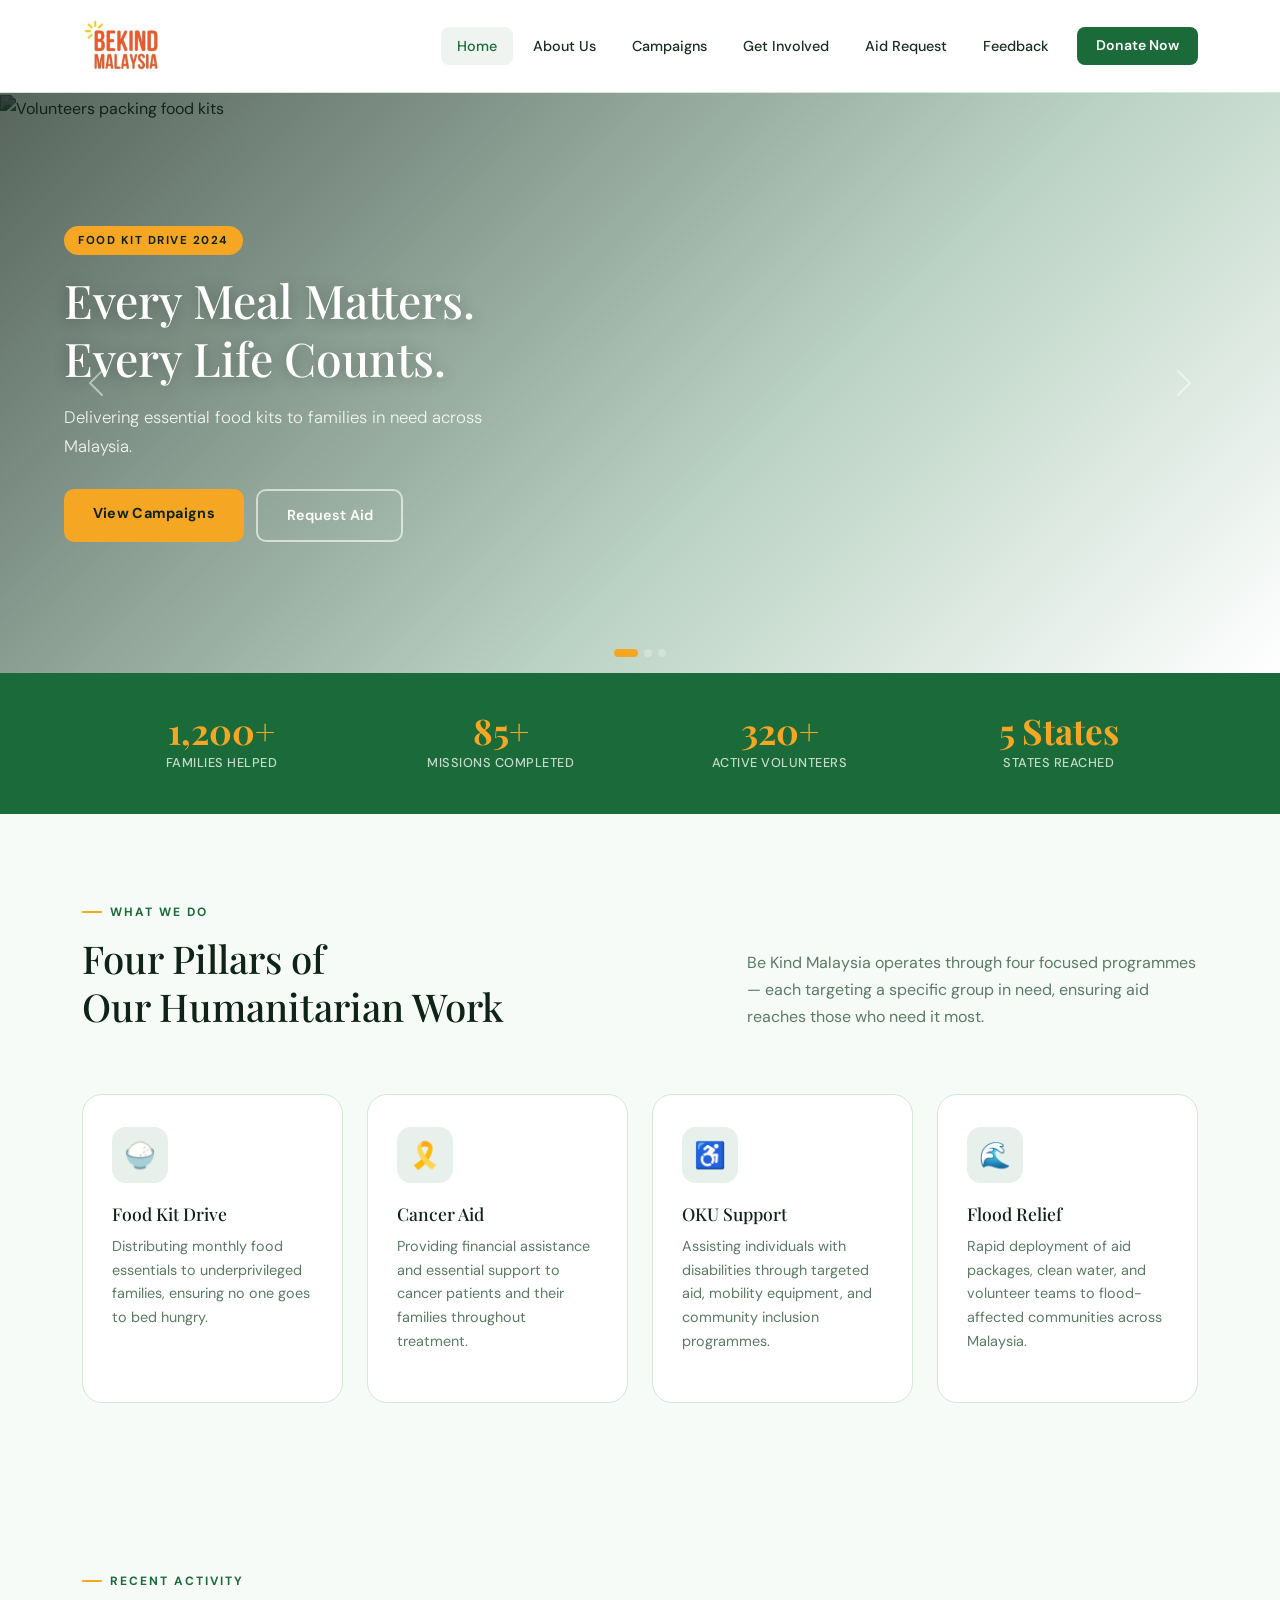
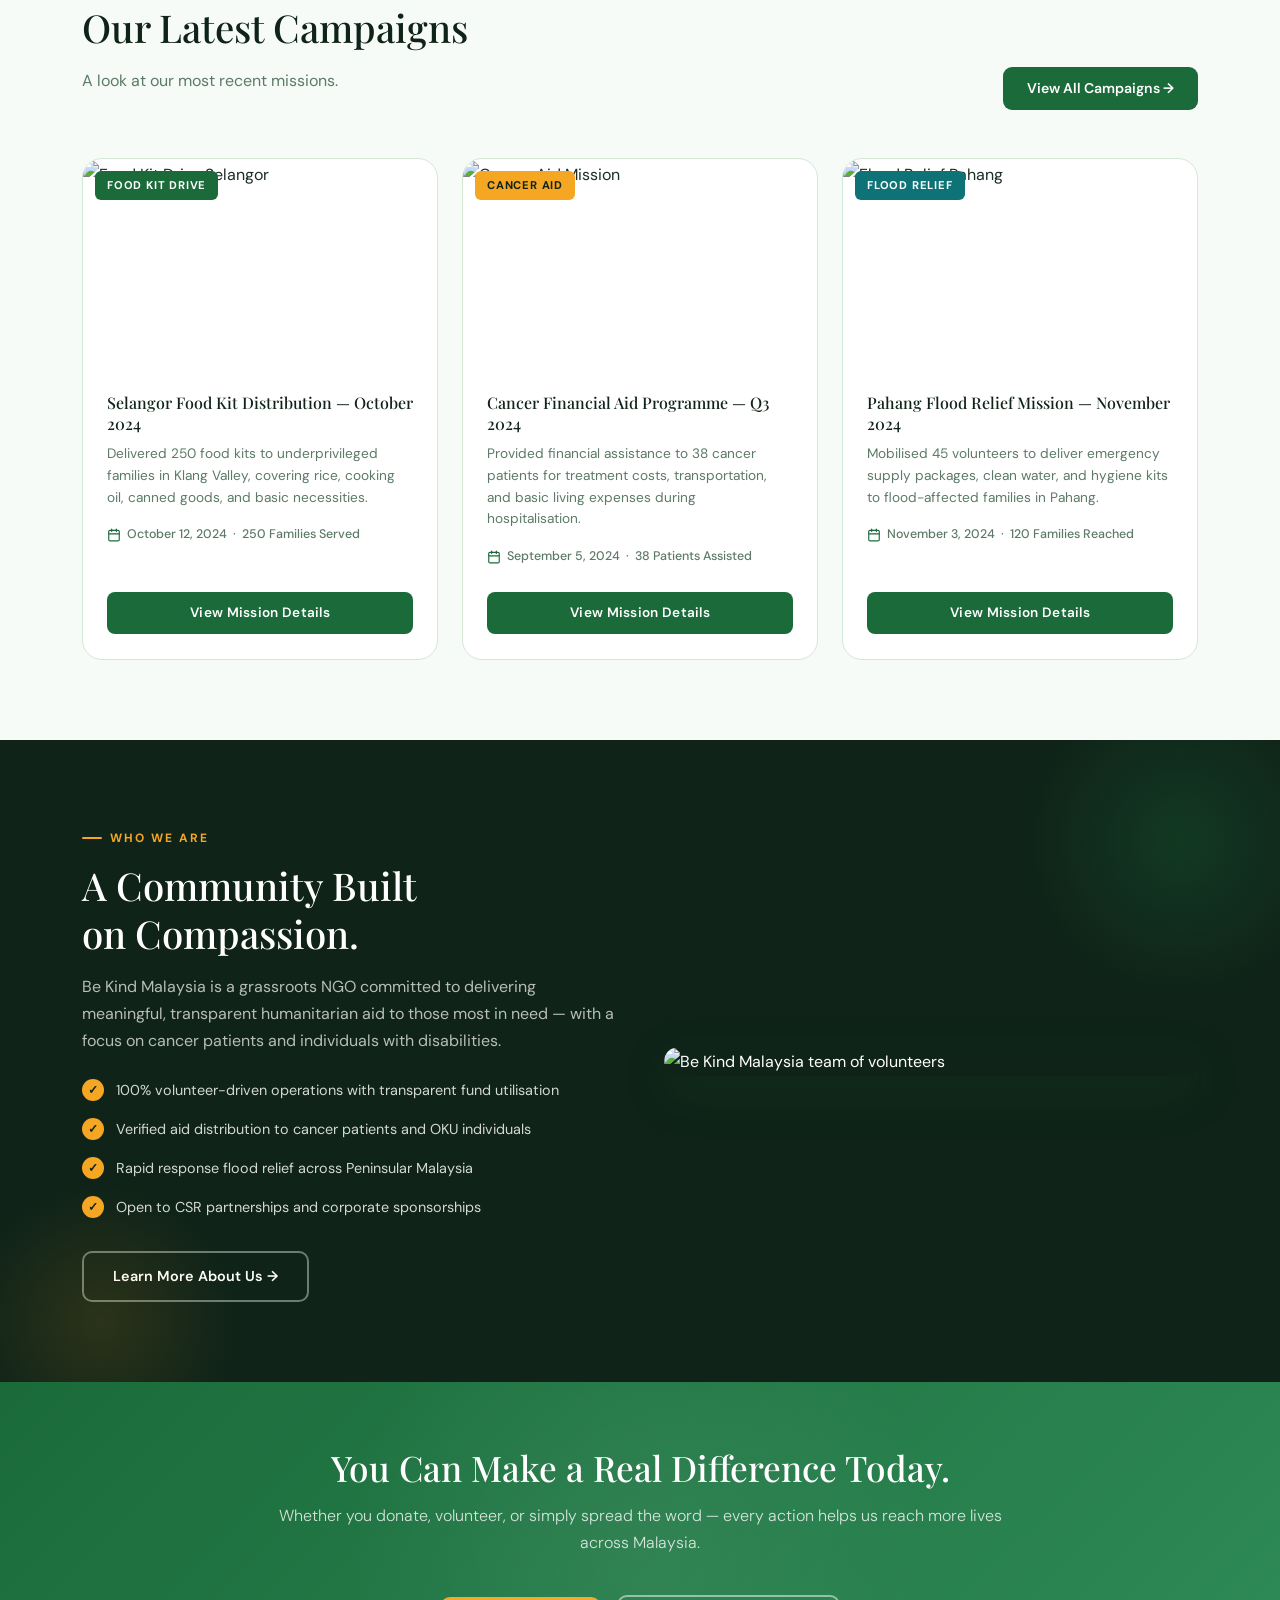
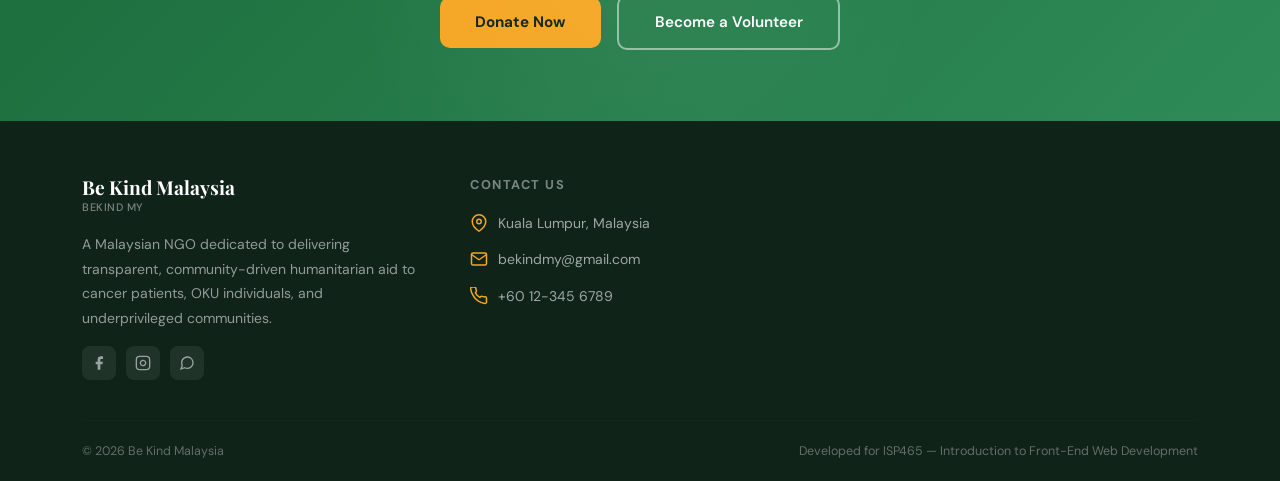
==== commit 89ca1592: "Add Feedback Form Page and UI Tweak" ====
--- a/index.html
+++ b/index.html
@@ -1,871 +1,607 @@
 <!doctype html>
 <html lang="en">
-  <head>
-    <meta charset="UTF-8" />
-    <meta name="viewport" content="width=device-width, initial-scale=1.0" />
-    <title>Be Kind Malaysia — Humanity in Action</title>
-    <meta
-      name="description"
-      content="Be Kind Malaysia is a non-profit NGO delivering humanitarian aid to cancer patients, OKU individuals, and underprivileged communities across Malaysia."
-    />
-    <link href="https://cdn.jsdelivr.net/npm/bootstrap@5.3.3/dist/css/bootstrap.min.css" rel="stylesheet" integrity="sha384-QWTKZyjpPEjISv5WaRU9OFeRpok6YctnYmDr5pNlyT2bRjXh0JMhjY6hW+ALEwIH" crossorigin="anonymous">
-    <link rel="stylesheet" href="style.css" />
-  </head>
-  <body>
-    <nav class="navbar navbar-expand-lg">
-      <div class="container">
-        <a class="navbar-brand" href="index.html">
-          <img src="images/bekindlogo.jpg" alt="Be Kind Logo" style="height: 55px; width: auto; margin-right: 10px"/>
+
+<head>
+  <meta charset="UTF-8" />
+  <meta name="viewport" content="width=device-width, initial-scale=1.0" />
+  <title>Be Kind Malaysia — Humanity in Action</title>
+  <link href="https://cdn.jsdelivr.net/npm/bootstrap@5.3.3/dist/css/bootstrap.min.css" rel="stylesheet"
+    integrity="sha384-QWTKZyjpPEjISv5WaRU9OFeRpok6YctnYmDr5pNlyT2bRjXh0JMhjY6hW+ALEwIH" crossorigin="anonymous">
+  <link rel="stylesheet" href="style.css" />
+</head>
+
+<body>
+  <nav class="navbar navbar-expand-lg">
+    <div class="container">
+      <a class="navbar-brand" href="index.html">
+        <img src="images/bekindlogo.jpg" alt="Be Kind Logo" style="height: 55px; width: auto; margin-right: 10px" />
+      </a>
+
+      <button class="navbar-toggler border-0" type="button" data-bs-toggle="collapse" data-bs-target="#navMenu"
+        aria-controls="navMenu" aria-expanded="false" aria-label="Toggle navigation">
+        <span class="navbar-toggler-icon"></span>
+      </button>
+
+      <div class="collapse navbar-collapse" id="navMenu">
+        <ul class="navbar-nav ms-auto align-items-lg-center gap-lg-1">
+          <li class="nav-item">
+            <a class="nav-link active" href="index.html">Home</a>
+          </li>
+          <li class="nav-item">
+            <a class="nav-link" href="about.html">About Us</a>
+          </li>
+          <li class="nav-item">
+            <a class="nav-link" href="campaigns.html">Campaigns</a>
+          </li>
+          <li class="nav-item">
+            <a class="nav-link" href="get-involved.html">Get Involved</a>
+          </li>
+          <li class="nav-item">
+            <a class="nav-link" href="aid-request.html">Aid Request</a>
+          </li>
+          <li class="nav-item"><a class="nav-link" href="feedback.html">Feedback</a></li>
+          <li class="nav-item ms-lg-2">
+            <a class="nav-link btn-donate-nav" href="get-involved.html#donate">Donate Now</a>
+          </li>
+        </ul>
+      </div>
+    </div>
+  </nav>
+
+  <section class="hero-carousel">
+    <div id="heroCarousel" class="carousel slide" data-bs-ride="carousel" data-bs-interval="5000">
+      <div class="carousel-indicators">
+        <button type="button" data-bs-target="#heroCarousel" data-bs-slide-to="0" class="active" aria-current="true"
+          aria-label="Slide 1"></button>
+        <button type="button" data-bs-target="#heroCarousel" data-bs-slide-to="1" aria-label="Slide 2"></button>
+        <button type="button" data-bs-target="#heroCarousel" data-bs-slide-to="2" aria-label="Slide 3"></button>
+      </div>
+
+      <div class="carousel-inner">
+        <!-- Slide 1 -->
+        <div class="carousel-item active">
+          <img src="https://images.unsplash.com/photo-1593113598332-cd288d649433?w=1400&q=80"
+            alt="Volunteers packing food kits" class="carousel-bg" />
+          <div class="carousel-caption">
+            <div class="carousel-caption-inner">
+              <span class="hero-tag fade-up fade-up-1">Food Kit Drive 2024</span>
+              <h1 class="fade-up fade-up-2">
+                Every Meal Matters.<br />Every Life Counts.
+              </h1>
+              <p class="fade-up fade-up-3">
+                Delivering essential food kits to families in need across
+                Malaysia.
+              </p>
+              <div class="hero-btn-group fade-up fade-up-4">
+                <a href="campaigns.html" class="btn-hero-primary">View Campaigns</a>
+                <a href="aid-request.html" class="btn-hero-outline">Request Aid</a>
+              </div>
+            </div>
+          </div>
+        </div>
+
+        <!-- Slide 2 -->
+        <div class="carousel-item">
+          <img src="https://images.unsplash.com/photo-1532629345422-7515f3d16bb6?w=1400&q=80"
+            alt="Cancer patient aid mission" class="carousel-bg" />
+          <div class="carousel-caption">
+            <div class="carousel-caption-inner">
+              <span class="hero-tag">Cancer Aid Programme</span>
+              <h1>Standing Beside<br />Cancer Fighters.</h1>
+              <p>
+                Providing financial relief and essential support to cancer
+                patients and their families throughout their journey.
+              </p>
+              <div class="hero-btn-group">
+                <a href="get-involved.html" class="btn-hero-primary">Support the Cause</a>
+                <a href="about.html" class="btn-hero-outline">Our Mission</a>
+              </div>
+            </div>
+          </div>
+        </div>
+
+        <!-- Slide 3 -->
+        <div class="carousel-item">
+          <img src="https://images.unsplash.com/photo-1558618666-fcd25c85cd64?w=1400&q=80" alt="OKU community support"
+            class="carousel-bg" />
+          <div class="carousel-caption">
+            <div class="carousel-caption-inner">
+              <span class="hero-tag">OKU Community Support</span>
+              <h1>Empowering Every<br />Ability, Every Person.</h1>
+              <p>
+                Supporting individuals with disabilities (OKU) through
+                targeted aid, equipment assistance, and community programmes.
+              </p>
+              <div class="hero-btn-group">
+                <a href="campaigns.html" class="btn-hero-primary">Explore Missions</a>
+                <a href="get-involved.html" class="btn-hero-outline">Volunteer With Us</a>
+              </div>
+            </div>
+          </div>
+        </div>
+      </div>
+
+      <button class="carousel-control-prev" type="button" data-bs-target="#heroCarousel" data-bs-slide="prev">
+        <span class="carousel-control-prev-icon" aria-hidden="true"></span>
+        <span class="visually-hidden">Previous</span>
+      </button>
+      <button class="carousel-control-next" type="button" data-bs-target="#heroCarousel" data-bs-slide="next">
+        <span class="carousel-control-next-icon" aria-hidden="true"></span>
+        <span class="visually-hidden">Next</span>
+      </button>
+    </div>
+  </section>
+
+  <section class="stats-strip">
+    <div class="container">
+      <div class="row g-0 justify-content-center">
+        <div class="col-6 col-md-3">
+          <div class="stat-item">
+            <span class="stat-number" data-count="1200" data-suffix="+">0</span>
+            <span class="stat-label">Families Helped</span>
+          </div>
+        </div>
+
+        <div class="col-6 col-md-3">
+          <div class="stat-item">
+            <span class="stat-number" data-count="85" data-suffix="+">0</span>
+            <span class="stat-label">Missions Completed</span>
+          </div>
+        </div>
+
+        <div class="col-6 col-md-3">
+          <div class="stat-item">
+            <span class="stat-number" data-count="320" data-suffix="+">0</span>
+            <span class="stat-label">Active Volunteers</span>
+          </div>
+        </div>
+
+        <div class="col-6 col-md-3">
+          <div class="stat-item">
+            <span class="stat-number" data-count="5" data-suffix=" States">0</span>
+            <span class="stat-label">States Reached</span>
+          </div>
+        </div>
+      </div>
+    </div>
+  </section>
+
+  <!--MISSION HIGHLIGHTS-->
+  <section class="mission-section section-pad">
+    <div class="container">
+      <div class="row justify-content-between align-items-end mb-5">
+        <div class="col-lg-6 reveal">
+          <span class="section-label">What We Do</span>
+          <h2 class="section-title">
+            Four Pillars of<br />Our Humanitarian Work
+          </h2>
+        </div>
+        <div class="col-lg-5 reveal">
+          <p class="section-desc">
+            Be Kind Malaysia operates through four focused programmes — each
+            targeting a specific group in need, ensuring aid reaches those who
+            need it most.
+          </p>
+        </div>
+      </div>
+
+      <div class="row g-4">
+        <!-- Card 1 -->
+        <div class="col-sm-6 col-lg-3 reveal">
+          <div class="mission-card">
+            <div class="mission-icon">
+              <span class="mi">🍚</span>
+            </div>
+            <h4>Food Kit Drive</h4>
+            <p>
+              Distributing monthly food essentials to underprivileged
+              families, ensuring no one goes to bed hungry.
+            </p>
+          </div>
+        </div>
+
+        <!-- Card 2 -->
+        <div class="col-sm-6 col-lg-3 reveal">
+          <div class="mission-card">
+            <div class="mission-icon">
+              <span class="mi">🎗️</span>
+            </div>
+            <h4>Cancer Aid</h4>
+            <p>
+              Providing financial assistance and essential support to cancer
+              patients and their families throughout treatment.
+            </p>
+          </div>
+        </div>
+
+        <!-- Card 3 -->
+        <div class="col-sm-6 col-lg-3 reveal">
+          <div class="mission-card">
+            <div class="mission-icon">
+              <span class="mi">♿</span>
+            </div>
+            <h4>OKU Support</h4>
+            <p>
+              Assisting individuals with disabilities through targeted aid,
+              mobility equipment, and community inclusion programmes.
+            </p>
+          </div>
+        </div>
+
+        <!-- Card 4 -->
+        <div class="col-sm-6 col-lg-3 reveal">
+          <div class="mission-card">
+            <div class="mission-icon">
+              <span class="mi">🌊</span>
+            </div>
+            <h4>Flood Relief</h4>
+            <p>
+              Rapid deployment of aid packages, clean water, and volunteer
+              teams to flood-affected communities across Malaysia.
+            </p>
+          </div>
+        </div>
+      </div>
+    </div>
+  </section>
+
+  <!--RECENT CAMPAIGNS PREVIEW-->
+  <section class="section-pad bg-light-custom">
+    <div class="container">
+      <div class="row align-items-end mb-5">
+        <div class="col-lg-7 reveal">
+          <span class="section-label">Recent Activity</span>
+          <h2 class="section-title">Our Latest Campaigns</h2>
+          <p class="section-desc mt-2">
+            A look at our most recent missions.
+          </p>
+        </div>
+        <div class="col-lg-5 text-lg-end mt-3 mt-lg-0 reveal">
+          <a href="campaigns.html" class="btn-primary-custom">View All Campaigns →</a>
+        </div>
+      </div>
+
+      <div class="row g-4">
+        <div class="col-md-6 col-lg-4 reveal">
+          <div class="campaign-card d-flex flex-column h-100">
+            <div class="campaign-img-wrap">
+              <img src="https://images.unsplash.com/photo-1504384308090-c894fdcc538d?w=600&q=75"
+                alt="Food Kit Drive Selangor" loading="lazy" />
+              <span class="campaign-badge">Food Kit Drive</span>
+            </div>
+            <div class="campaign-body d-flex flex-column flex-grow-1">
+              <h5>Selangor Food Kit Distribution — October 2024</h5>
+              <p>
+                Delivered 250 food kits to underprivileged families in Klang
+                Valley, covering rice, cooking oil, canned goods, and basic
+                necessities.
+              </p>
+              <div class="campaign-meta mb-3">
+                <svg xmlns="http://www.w3.org/2000/svg" viewBox="0 0 24 24" fill="none" stroke="currentColor"
+                  stroke-width="2" stroke-linecap="round" stroke-linejoin="round">
+                  <rect x="3" y="4" width="18" height="18" rx="2" ry="2" />
+                  <line x1="16" y1="2" x2="16" y2="6" />
+                  <line x1="8" y1="2" x2="8" y2="6" />
+                  <line x1="3" y1="10" x2="21" y2="10" />
+                </svg>
+                October 12, 2024 &nbsp;·&nbsp; 250 Families Served
+              </div>
+              <div class="mt-auto pt-2">
+                <button class="btn-primary-custom w-100 text-center" data-bs-toggle="modal"
+                  data-bs-target="#campaignModal1">
+                  View Mission Details
+                </button>
+              </div>
+            </div>
+          </div>
+        </div>
+
+        <div class="col-md-6 col-lg-4 reveal">
+          <div class="campaign-card d-flex flex-column h-100">
+            <div class="campaign-img-wrap">
+              <img src="https://images.unsplash.com/photo-1576091160399-112ba8d25d1d?w=600&q=75"
+                alt="Cancer Aid Mission" loading="lazy" />
+              <span class="campaign-badge badge-amber">Cancer Aid</span>
+            </div>
+            <div class="campaign-body d-flex flex-column flex-grow-1">
+              <h5>Cancer Financial Aid Programme — Q3 2024</h5>
+              <p>
+                Provided financial assistance to 38 cancer patients for
+                treatment costs, transportation, and basic living expenses
+                during hospitalisation.
+              </p>
+              <div class="campaign-meta mb-3">
+                <svg xmlns="http://www.w3.org/2000/svg" viewBox="0 0 24 24" fill="none" stroke="currentColor"
+                  stroke-width="2" stroke-linecap="round" stroke-linejoin="round">
+                  <rect x="3" y="4" width="18" height="18" rx="2" ry="2" />
+                  <line x1="16" y1="2" x2="16" y2="6" />
+                  <line x1="8" y1="2" x2="8" y2="6" />
+                  <line x1="3" y1="10" x2="21" y2="10" />
+                </svg>
+                September 5, 2024 &nbsp;·&nbsp; 38 Patients Assisted
+              </div>
+              <div class="mt-auto pt-2">
+                <button class="btn-primary-custom w-100 text-center" data-bs-toggle="modal"
+                  data-bs-target="#campaignModal2">
+                  View Mission Details
+                </button>
+              </div>
+            </div>
+          </div>
+        </div>
+
+        <div class="col-md-6 col-lg-4 reveal">
+          <div class="campaign-card d-flex flex-column h-100">
+            <div class="campaign-img-wrap">
+              <img src="https://images.unsplash.com/photo-1469571486292-0ba58a3f068b?w=600&q=75"
+                alt="Flood Relief Pahang" loading="lazy" />
+              <span class="campaign-badge badge-teal">Flood Relief</span>
+            </div>
+            <div class="campaign-body d-flex flex-column flex-grow-1">
+              <h5>Pahang Flood Relief Mission — November 2024</h5>
+              <p>
+                Mobilised 45 volunteers to deliver emergency supply packages,
+                clean water, and hygiene kits to flood-affected families in
+                Pahang.
+              </p>
+              <div class="campaign-meta mb-3">
+                <svg xmlns="http://www.w3.org/2000/svg" viewBox="0 0 24 24" fill="none" stroke="currentColor"
+                  stroke-width="2" stroke-linecap="round" stroke-linejoin="round">
+                  <rect x="3" y="4" width="18" height="18" rx="2" ry="2" />
+                  <line x1="16" y1="2" x2="16" y2="6" />
+                  <line x1="8" y1="2" x2="8" y2="6" />
+                  <line x1="3" y1="10" x2="21" y2="10" />
+                </svg>
+                November 3, 2024 &nbsp;·&nbsp; 120 Families Reached
+              </div>
+              <div class="mt-auto pt-2">
+                <button class="btn-primary-custom w-100 text-center" data-bs-toggle="modal"
+                  data-bs-target="#campaignModal3">
+                  View Mission Details
+                </button>
+              </div>
+            </div>
+          </div>
+        </div>
+      </div>
+    </div>
+  </section>
+
+  <div class="modal fade" id="campaignModal1" tabindex="-1" aria-hidden="true">
+    <div class="modal-dialog modal-dialog-centered">
+      <div class="modal-content border-0 shadow-lg" style="border-radius: var(--radius-lg); overflow: hidden">
+        <div class="modal-header border-0 bg-light-custom">
+          <h5 class="modal-title fw-bold text-primary-custom" style="font-family: var(--font-head)">
+            Selangor Food Kit Distribution
+          </h5>
+          <button type="button" class="btn-close shadow-none" data-bs-dismiss="modal" aria-label="Close"></button>
+        </div>
+        <div class="modal-body">
+          <p>
+            Every phase of our Food Kit drive focuses on direct-to-home
+            delivery for urban poor B40 households. In October 2024, our teams
+            successfully packed, distributed, and verified dry pantry supplies
+            directly to low-cost housing schemes across Selangor.
+          </p>
+          <p class="mb-0 text-muted small">
+            <strong>Items provided:</strong> 10kg Rice, Cooking Oil, Flour,
+            Condensed Milk, Sugar, Salt, and Canned Protein.
+          </p>
+        </div>
+        <div class="modal-footer border-0">
+          <button type="button" class="btn btn-secondary rounded-3 border-0 py-2 px-3 small" data-bs-dismiss="modal">
+            Close Window
+          </button>
+          <a href="get-involved.html#donate" class="btn-cta-primary m-0 py-2 px-4 rounded-3 text-dark">Support Next
+            Drive</a>
+        </div>
+      </div>
+    </div>
+  </div>
+
+  <div class="modal fade" id="campaignModal2" tabindex="-1" aria-hidden="true">
+    <div class="modal-dialog modal-dialog-centered">
+      <div class="modal-content border-0 shadow-lg" style="border-radius: var(--radius-lg); overflow: hidden">
+        <div class="modal-header border-0 bg-light-custom">
+          <h5 class="modal-title fw-bold text-primary-custom" style="font-family: var(--font-head)">
+            Cancer Financial Aid Support
+          </h5>
+          <button type="button" class="btn-close shadow-none" data-bs-dismiss="modal" aria-label="Close"></button>
+        </div>
+        <div class="modal-body">
+          <p>
+            Medical treatments shouldn't be cut short because of transport
+            fare or basic nutritional constraints. This quarterly framework
+            covers medical out-of-pocket gaps, chemotherapy co-pays, and
+            continuous food support for outpatients dealing with critical
+            income drops.
+          </p>
+        </div>
+        <div class="modal-footer border-0">
+          <button type="button" class="btn btn-secondary rounded-3 border-0 py-2 px-3 small" data-bs-dismiss="modal">
+            Close Window
+          </button>
+          <a href="get-involved.html#donate" class="btn-cta-primary m-0 py-2 px-4 rounded-3 text-dark">Support Oncology
+            Fund</a>
+        </div>
+      </div>
+    </div>
+  </div>
+
+  <div class="modal fade" id="campaignModal3" tabindex="-1" aria-hidden="true">
+    <div class="modal-dialog modal-dialog-centered">
+      <div class="modal-content border-0 shadow-lg" style="border-radius: var(--radius-lg); overflow: hidden">
+        <div class="modal-header border-0 bg-light-custom">
+          <h5 class="modal-title fw-bold text-primary-custom" style="font-family: var(--font-head)">
+            Pahang Flood Relief Deployment
+          </h5>
+          <button type="button" class="btn-close shadow-none" data-bs-dismiss="modal" aria-label="Close"></button>
+        </div>
+        <div class="modal-body">
+          <p>
+            When monsoons strike, rapid logistical intervention saves lives.
+            Our localized volunteer hubs deployment team brought instant clean
+            drinking water containers, medical hygiene packs, and portable
+            cleaning gear to rural homes affected by severe flooding heights.
+          </p>
+        </div>
+        <div class="modal-footer border-0">
+          <button type="button" class="btn btn-secondary rounded-3 border-0 py-2 px-3 small" data-bs-dismiss="modal">
+            Close Window
+          </button>
+          <a href="get-involved.html#donate" class="btn-cta-primary m-0 py-2 px-4 rounded-3 text-dark">Contribute to
+            Relief</a>
+        </div>
+      </div>
+    </div>
+  </div>
+
+  <!--ABOUT STRIP-->
+  <section class="about-strip section-pad">
+    <div class="container">
+      <div class="row align-items-center g-5">
+        <!-- Text Side -->
+        <div class="col-lg-6 reveal">
+          <span class="section-label" style="color: var(--accent)">Who We Are</span>
+          <h2 class="section-title" style="color: white">
+            A Community Built<br />on Compassion.
+          </h2>
+          <p class="section-desc mt-3" style="color: rgba(255, 255, 255, 0.7); max-width: 100%">
+            Be Kind Malaysia is a grassroots NGO committed to delivering
+            meaningful, transparent humanitarian aid to those most in need —
+            with a focus on cancer patients and individuals with disabilities.
+          </p>
+
+          <ul class="about-list mt-4">
+            <li>
+              100% volunteer-driven operations with transparent fund
+              utilisation
+            </li>
+            <li>
+              Verified aid distribution to cancer patients and OKU individuals
+            </li>
+            <li>Rapid response flood relief across Peninsular Malaysia</li>
+            <li>Open to CSR partnerships and corporate sponsorships</li>
+          </ul>
+
+          <a href="about.html" class="btn-outline-light-custom">Learn More About Us →</a>
+        </div>
+
+        <!-- Image Side -->
+        <div class="col-lg-6 reveal">
+          <div class="about-img-wrap">
+            <img src="https://images.unsplash.com/photo-1559027615-cd4628902d4a?w=800&q=80"
+              alt="Be Kind Malaysia team of volunteers" loading="lazy" />
+          </div>
+        </div>
+      </div>
+    </div>
+  </section>
+
+  <!--CALL TO ACTION-->
+  <section class="cta-section">
+    <div class="container">
+      <div class="row justify-content-center">
+        <div class="col-lg-8 reveal">
+          <h2>You Can Make a Real Difference Today.</h2>
+          <p>
+            Whether you donate, volunteer, or simply spread the word — every
+            action helps us reach more lives across Malaysia.
+          </p>
           <div>
-            <span class="brand-text-main">Be Kind Malaysia</span>
-            <span class="brand-text-sub">BeKind MY</span>
-          </div>
-        </a>
-
-        <button
-          class="navbar-toggler border-0"
-          type="button"
-          data-bs-toggle="collapse"
-          data-bs-target="#navMenu"
-          aria-controls="navMenu"
-          aria-expanded="false"
-          aria-label="Toggle navigation"
-        >
-          <span class="navbar-toggler-icon"></span>
-        </button>
-
-        <div class="collapse navbar-collapse" id="navMenu">
-          <ul class="navbar-nav ms-auto align-items-lg-center gap-lg-1">
-            <li class="nav-item">
-              <a class="nav-link active" href="index.html">Home</a>
-            </li>
-            <li class="nav-item">
-              <a class="nav-link" href="about.html">About Us</a>
-            </li>
-            <li class="nav-item">
-              <a class="nav-link" href="campaigns.html">Campaigns</a>
-            </li>
-            <li class="nav-item">
-              <a class="nav-link" href="get-involved.html">Get Involved</a>
-            </li>
-            <li class="nav-item">
-              <a class="nav-link" href="aid-request.html">Aid Request</a>
-            </li>
-            <li class="nav-item ms-lg-2">
-              <a class="nav-link btn-donate-nav" href="get-involved.html#donate"
-                >Donate Now</a
-              >
-            </li>
-          </ul>
-        </div>
-      </div>
-    </nav>
-
-    <!-- ============================================================
-       HERO CAROUSEL
-  ============================================================ -->
-    <section class="hero-carousel">
-      <div
-        id="heroCarousel"
-        class="carousel slide"
-        data-bs-ride="carousel"
-        data-bs-interval="5000"
-      >
-        <!-- Indicators -->
-        <div class="carousel-indicators">
-          <button
-            type="button"
-            data-bs-target="#heroCarousel"
-            data-bs-slide-to="0"
-            class="active"
-            aria-current="true"
-            aria-label="Slide 1"
-          ></button>
-          <button
-            type="button"
-            data-bs-target="#heroCarousel"
-            data-bs-slide-to="1"
-            aria-label="Slide 2"
-          ></button>
-          <button
-            type="button"
-            data-bs-target="#heroCarousel"
-            data-bs-slide-to="2"
-            aria-label="Slide 3"
-          ></button>
-        </div>
-
-        <div class="carousel-inner">
-          <!-- Slide 1 -->
-          <div class="carousel-item active">
-            <img
-              src="https://images.unsplash.com/photo-1593113598332-cd288d649433?w=1400&q=80"
-              alt="Volunteers packing food kits"
-              class="carousel-bg"
-            />
-            <div class="carousel-caption">
-              <div class="carousel-caption-inner">
-                <span class="hero-tag fade-up fade-up-1"
-                  >Food Kit Drive 2024</span
-                >
-                <h1 class="fade-up fade-up-2">
-                  Every Meal Matters.<br />Every Life Counts.
-                </h1>
-                <p class="fade-up fade-up-3">
-                  Delivering essential food kits to families in need across
-                  Malaysia.
-                </p>
-                <div class="hero-btn-group fade-up fade-up-4">
-                  <a href="campaigns.html" class="btn-hero-primary"
-                    >View Campaigns</a
-                  >
-                  <a href="aid-request.html" class="btn-hero-outline"
-                    >Request Aid</a
-                  >
-                </div>
-              </div>
-            </div>
-          </div>
-
-          <!-- Slide 2 -->
-          <div class="carousel-item">
-            <img
-              src="https://images.unsplash.com/photo-1532629345422-7515f3d16bb6?w=1400&q=80"
-              alt="Cancer patient aid mission"
-              class="carousel-bg"
-            />
-            <div class="carousel-caption">
-              <div class="carousel-caption-inner">
-                <span class="hero-tag">Cancer Aid Programme</span>
-                <h1>Standing Beside<br />Cancer Fighters.</h1>
-                <p>
-                  Providing financial relief and essential support to cancer
-                  patients and their families throughout their journey.
-                </p>
-                <div class="hero-btn-group">
-                  <a href="get-involved.html" class="btn-hero-primary"
-                    >Support the Cause</a
-                  >
-                  <a href="about.html" class="btn-hero-outline">Our Mission</a>
-                </div>
-              </div>
-            </div>
-          </div>
-
-          <!-- Slide 3 -->
-          <div class="carousel-item">
-            <img
-              src="https://images.unsplash.com/photo-1558618666-fcd25c85cd64?w=1400&q=80"
-              alt="OKU community support"
-              class="carousel-bg"
-            />
-            <div class="carousel-caption">
-              <div class="carousel-caption-inner">
-                <span class="hero-tag">OKU Community Support</span>
-                <h1>Empowering Every<br />Ability, Every Person.</h1>
-                <p>
-                  Supporting individuals with disabilities (OKU) through
-                  targeted aid, equipment assistance, and community programmes.
-                </p>
-                <div class="hero-btn-group">
-                  <a href="campaigns.html" class="btn-hero-primary"
-                    >Explore Missions</a
-                  >
-                  <a href="get-involved.html" class="btn-hero-outline"
-                    >Volunteer With Us</a
-                  >
-                </div>
-              </div>
-            </div>
-          </div>
-        </div>
-
-        <!-- Carousel Controls -->
-        <button
-          class="carousel-control-prev"
-          type="button"
-          data-bs-target="#heroCarousel"
-          data-bs-slide="prev"
-        >
-          <span class="carousel-control-prev-icon" aria-hidden="true"></span>
-          <span class="visually-hidden">Previous</span>
-        </button>
-        <button
-          class="carousel-control-next"
-          type="button"
-          data-bs-target="#heroCarousel"
-          data-bs-slide="next"
-        >
-          <span class="carousel-control-next-icon" aria-hidden="true"></span>
-          <span class="visually-hidden">Next</span>
-        </button>
-      </div>
-    </section>
-
-    <!-- ============================================================
-       STATS STRIP
-  ============================================================ -->
-    <section class="stats-strip">
-      <div class="container">
-        <div class="row g-0 justify-content-center">
-          <div class="col-6 col-md-3">
-            <div class="stat-item">
-              <span class="stat-number" data-count="1200" data-suffix="+"
-                >0</span
-              >
-              <span class="stat-label">Families Helped</span>
-            </div>
-          </div>
-
-          <div class="col-6 col-md-3">
-            <div class="stat-item">
-              <span class="stat-number" data-count="85" data-suffix="+">0</span>
-              <span class="stat-label">Missions Completed</span>
-            </div>
-          </div>
-
-          <div class="col-6 col-md-3">
-            <div class="stat-item">
-              <span class="stat-number" data-count="320" data-suffix="+"
-                >0</span
-              >
-              <span class="stat-label">Active Volunteers</span>
-            </div>
-          </div>
-
-          <div class="col-6 col-md-3">
-            <div class="stat-item">
-              <span class="stat-number" data-count="5" data-suffix=" States"
-                >0</span
-              >
-              <span class="stat-label">States Reached</span>
-            </div>
-          </div>
-        </div>
-      </div>
-    </section>
-
-    <!-- ============================================================
-       MISSION HIGHLIGHTS
-  ============================================================ -->
-    <section class="mission-section section-pad">
-      <div class="container">
-        <div class="row justify-content-between align-items-end mb-5">
-          <div class="col-lg-6 reveal">
-            <span class="section-label">What We Do</span>
-            <h2 class="section-title">
-              Four Pillars of<br />Our Humanitarian Work
-            </h2>
-          </div>
-          <div class="col-lg-5 reveal">
-            <p class="section-desc">
-              Be Kind Malaysia operates through four focused programmes — each
-              targeting a specific group in need, ensuring aid reaches those who
-              need it most.
-            </p>
-          </div>
-        </div>
-
-        <div class="row g-4">
-          <!-- Card 1 -->
-          <div class="col-sm-6 col-lg-3 reveal">
-            <div class="mission-card">
-              <div class="mission-icon">
-                <span class="mi">🍚</span>
-              </div>
-              <h4>Food Kit Drive</h4>
-              <p>
-                Distributing monthly food essentials to underprivileged
-                families, ensuring no one goes to bed hungry.
-              </p>
-            </div>
-          </div>
-
-          <!-- Card 2 -->
-          <div class="col-sm-6 col-lg-3 reveal">
-            <div class="mission-card">
-              <div class="mission-icon">
-                <span class="mi">🎗️</span>
-              </div>
-              <h4>Cancer Aid</h4>
-              <p>
-                Providing financial assistance and essential support to cancer
-                patients and their families throughout treatment.
-              </p>
-            </div>
-          </div>
-
-          <!-- Card 3 -->
-          <div class="col-sm-6 col-lg-3 reveal">
-            <div class="mission-card">
-              <div class="mission-icon">
-                <span class="mi">♿</span>
-              </div>
-              <h4>OKU Support</h4>
-              <p>
-                Assisting individuals with disabilities through targeted aid,
-                mobility equipment, and community inclusion programmes.
-              </p>
-            </div>
-          </div>
-
-          <!-- Card 4 -->
-          <div class="col-sm-6 col-lg-3 reveal">
-            <div class="mission-card">
-              <div class="mission-icon">
-                <span class="mi">🌊</span>
-              </div>
-              <h4>Flood Relief</h4>
-              <p>
-                Rapid deployment of aid packages, clean water, and volunteer
-                teams to flood-affected communities across Malaysia.
-              </p>
-            </div>
-          </div>
-        </div>
-      </div>
-    </section>
-
-    <!-- ============================================================
-       RECENT CAMPAIGNS PREVIEW
-  ============================================================ -->
-    <section class="section-pad bg-light-custom">
-      <div class="container">
-        <div class="row align-items-end mb-5">
-          <div class="col-lg-7 reveal">
-            <span class="section-label">Recent Activity</span>
-            <h2 class="section-title">Our Latest Campaigns</h2>
-            <p class="section-desc mt-2">
-              A look at our most recent missions — transparency is at the heart
-              of everything we do.
-            </p>
-          </div>
-          <div class="col-lg-5 text-lg-end mt-3 mt-lg-0 reveal">
-            <a href="campaigns.html" class="btn-primary-custom"
-              >View All Campaigns →</a
-            >
-          </div>
-        </div>
-
-        <div class="row g-4">
-          <div class="col-md-6 col-lg-4 reveal">
-            <div class="campaign-card d-flex flex-column h-100">
-              <div class="campaign-img-wrap">
-                <img
-                  src="https://images.unsplash.com/photo-1504384308090-c894fdcc538d?w=600&q=75"
-                  alt="Food Kit Drive Selangor"
-                  loading="lazy"
-                />
-                <span class="campaign-badge">Food Kit Drive</span>
-              </div>
-              <div class="campaign-body d-flex flex-column flex-grow-1">
-                <h5>Selangor Food Kit Distribution — October 2024</h5>
-                <p>
-                  Delivered 250 food kits to underprivileged families in Klang
-                  Valley, covering rice, cooking oil, canned goods, and basic
-                  necessities.
-                </p>
-                <div class="campaign-meta mb-3">
-                  <svg
-                    xmlns="http://www.w3.org/2000/svg"
-                    viewBox="0 0 24 24"
-                    fill="none"
-                    stroke="currentColor"
-                    stroke-width="2"
-                    stroke-linecap="round"
-                    stroke-linejoin="round"
-                  >
-                    <rect x="3" y="4" width="18" height="18" rx="2" ry="2" />
-                    <line x1="16" y1="2" x2="16" y2="6" />
-                    <line x1="8" y1="2" x2="8" y2="6" />
-                    <line x1="3" y1="10" x2="21" y2="10" />
-                  </svg>
-                  October 12, 2024 &nbsp;·&nbsp; 250 Families Served
-                </div>
-                <div class="mt-auto pt-2">
-                  <button
-                    class="btn-primary-custom w-100 text-center"
-                    data-bs-toggle="modal"
-                    data-bs-target="#campaignModal1"
-                  >
-                    View Mission Details
-                  </button>
-                </div>
-              </div>
-            </div>
-          </div>
-
-          <div class="col-md-6 col-lg-4 reveal">
-            <div class="campaign-card d-flex flex-column h-100">
-              <div class="campaign-img-wrap">
-                <img
-                  src="https://images.unsplash.com/photo-1576091160399-112ba8d25d1d?w=600&q=75"
-                  alt="Cancer Aid Mission"
-                  loading="lazy"
-                />
-                <span class="campaign-badge badge-amber">Cancer Aid</span>
-              </div>
-              <div class="campaign-body d-flex flex-column flex-grow-1">
-                <h5>Cancer Financial Aid Programme — Q3 2024</h5>
-                <p>
-                  Provided financial assistance to 38 cancer patients for
-                  treatment costs, transportation, and basic living expenses
-                  during hospitalisation.
-                </p>
-                <div class="campaign-meta mb-3">
-                  <svg
-                    xmlns="http://www.w3.org/2000/svg"
-                    viewBox="0 0 24 24"
-                    fill="none"
-                    stroke="currentColor"
-                    stroke-width="2"
-                    stroke-linecap="round"
-                    stroke-linejoin="round"
-                  >
-                    <rect x="3" y="4" width="18" height="18" rx="2" ry="2" />
-                    <line x1="16" y1="2" x2="16" y2="6" />
-                    <line x1="8" y1="2" x2="8" y2="6" />
-                    <line x1="3" y1="10" x2="21" y2="10" />
-                  </svg>
-                  September 5, 2024 &nbsp;·&nbsp; 38 Patients Assisted
-                </div>
-                <div class="mt-auto pt-2">
-                  <button
-                    class="btn-primary-custom w-100 text-center"
-                    data-bs-toggle="modal"
-                    data-bs-target="#campaignModal2"
-                  >
-                    View Mission Details
-                  </button>
-                </div>
-              </div>
-            </div>
-          </div>
-
-          <div class="col-md-6 col-lg-4 reveal">
-            <div class="campaign-card d-flex flex-column h-100">
-              <div class="campaign-img-wrap">
-                <img
-                  src="https://images.unsplash.com/photo-1469571486292-0ba58a3f068b?w=600&q=75"
-                  alt="Flood Relief Pahang"
-                  loading="lazy"
-                />
-                <span class="campaign-badge badge-teal">Flood Relief</span>
-              </div>
-              <div class="campaign-body d-flex flex-column flex-grow-1">
-                <h5>Pahang Flood Relief Mission — November 2024</h5>
-                <p>
-                  Mobilised 45 volunteers to deliver emergency supply packages,
-                  clean water, and hygiene kits to flood-affected families in
-                  Pahang.
-                </p>
-                <div class="campaign-meta mb-3">
-                  <svg
-                    xmlns="http://www.w3.org/2000/svg"
-                    viewBox="0 0 24 24"
-                    fill="none"
-                    stroke="currentColor"
-                    stroke-width="2"
-                    stroke-linecap="round"
-                    stroke-linejoin="round"
-                  >
-                    <rect x="3" y="4" width="18" height="18" rx="2" ry="2" />
-                    <line x1="16" y1="2" x2="16" y2="6" />
-                    <line x1="8" y1="2" x2="8" y2="6" />
-                    <line x1="3" y1="10" x2="21" y2="10" />
-                  </svg>
-                  November 3, 2024 &nbsp;·&nbsp; 120 Families Reached
-                </div>
-                <div class="mt-auto pt-2">
-                  <button
-                    class="btn-primary-custom w-100 text-center"
-                    data-bs-toggle="modal"
-                    data-bs-target="#campaignModal3"
-                  >
-                    View Mission Details
-                  </button>
-                </div>
-              </div>
-            </div>
-          </div>
-        </div>
-      </div>
-    </section>
-
-    <div
-      class="modal fade"
-      id="campaignModal1"
-      tabindex="-1"
-      aria-hidden="true"
-    >
-      <div class="modal-dialog modal-dialog-centered">
-        <div
-          class="modal-content border-0 shadow-lg"
-          style="border-radius: var(--radius-lg); overflow: hidden"
-        >
-          <div class="modal-header border-0 bg-light-custom">
-            <h5
-              class="modal-title fw-bold text-primary-custom"
-              style="font-family: var(--font-head)"
-            >
-              Selangor Food Kit Distribution
-            </h5>
-            <button
-              type="button"
-              class="btn-close shadow-none"
-              data-bs-dismiss="modal"
-              aria-label="Close"
-            ></button>
-          </div>
-          <div class="modal-body">
-            <p>
-              Every phase of our Food Kit drive focuses on direct-to-home
-              delivery for urban poor B40 households. In October 2024, our teams
-              successfully packed, distributed, and verified dry pantry supplies
-              directly to low-cost housing schemes across Selangor.
-            </p>
-            <p class="mb-0 text-muted small">
-              <strong>Items provided:</strong> 10kg Rice, Cooking Oil, Flour,
-              Condensed Milk, Sugar, Salt, and Canned Protein.
-            </p>
-          </div>
-          <div class="modal-footer border-0">
-            <button
-              type="button"
-              class="btn btn-secondary rounded-3 border-0 py-2 px-3 small"
-              data-bs-dismiss="modal"
-            >
-              Close Window
-            </button>
-            <a
-              href="get-involved.html#donate"
-              class="btn-cta-primary m-0 py-2 px-4 rounded-3 text-dark"
-              >Support Next Drive</a
-            >
-          </div>
-        </div>
-      </div>
-    </div>
-
-    <div
-      class="modal fade"
-      id="campaignModal2"
-      tabindex="-1"
-      aria-hidden="true"
-    >
-      <div class="modal-dialog modal-dialog-centered">
-        <div
-          class="modal-content border-0 shadow-lg"
-          style="border-radius: var(--radius-lg); overflow: hidden"
-        >
-          <div class="modal-header border-0 bg-light-custom">
-            <h5
-              class="modal-title fw-bold text-primary-custom"
-              style="font-family: var(--font-head)"
-            >
-              Cancer Financial Aid Support
-            </h5>
-            <button
-              type="button"
-              class="btn-close shadow-none"
-              data-bs-dismiss="modal"
-              aria-label="Close"
-            ></button>
-          </div>
-          <div class="modal-body">
-            <p>
-              Medical treatments shouldn't be cut short because of transport
-              fare or basic nutritional constraints. This quarterly framework
-              covers medical out-of-pocket gaps, chemotherapy co-pays, and
-              continuous food support for outpatients dealing with critical
-              income drops.
-            </p>
-          </div>
-          <div class="modal-footer border-0">
-            <button
-              type="button"
-              class="btn btn-secondary rounded-3 border-0 py-2 px-3 small"
-              data-bs-dismiss="modal"
-            >
-              Close Window
-            </button>
-            <a
-              href="get-involved.html#donate"
-              class="btn-cta-primary m-0 py-2 px-4 rounded-3 text-dark"
-              >Support Oncology Fund</a
-            >
-          </div>
-        </div>
-      </div>
-    </div>
-
-    <div
-      class="modal fade"
-      id="campaignModal3"
-      tabindex="-1"
-      aria-hidden="true"
-    >
-      <div class="modal-dialog modal-dialog-centered">
-        <div
-          class="modal-content border-0 shadow-lg"
-          style="border-radius: var(--radius-lg); overflow: hidden"
-        >
-          <div class="modal-header border-0 bg-light-custom">
-            <h5
-              class="modal-title fw-bold text-primary-custom"
-              style="font-family: var(--font-head)"
-            >
-              Pahang Flood Relief Deployment
-            </h5>
-            <button
-              type="button"
-              class="btn-close shadow-none"
-              data-bs-dismiss="modal"
-              aria-label="Close"
-            ></button>
-          </div>
-          <div class="modal-body">
-            <p>
-              When monsoons strike, rapid logistical intervention saves lives.
-              Our localized volunteer hubs deployment team brought instant clean
-              drinking water containers, medical hygiene packs, and portable
-              cleaning gear to rural homes affected by severe flooding heights.
-            </p>
-          </div>
-          <div class="modal-footer border-0">
-            <button
-              type="button"
-              class="btn btn-secondary rounded-3 border-0 py-2 px-3 small"
-              data-bs-dismiss="modal"
-            >
-              Close Window
-            </button>
-            <a
-              href="get-involved.html#donate"
-              class="btn-cta-primary m-0 py-2 px-4 rounded-3 text-dark"
-              >Contribute to Relief</a
-            >
-          </div>
-        </div>
-      </div>
-    </div>
-
-    <!-- ============================================================
-       ABOUT STRIP
-  ============================================================ -->
-    <section class="about-strip section-pad">
-      <div class="container">
-        <div class="row align-items-center g-5">
-          <!-- Text Side -->
-          <div class="col-lg-6 reveal">
-            <span class="section-label" style="color: var(--accent)"
-              >Who We Are</span
-            >
-            <h2 class="section-title" style="color: white">
-              A Community Built<br />on Compassion.
-            </h2>
-            <p
-              class="section-desc mt-3"
-              style="color: rgba(255, 255, 255, 0.7); max-width: 100%"
-            >
-              Be Kind Malaysia is a grassroots NGO committed to delivering
-              meaningful, transparent humanitarian aid to those most in need —
-              with a focus on cancer patients and individuals with disabilities.
-            </p>
-
-            <ul class="about-list mt-4">
-              <li>
-                100% volunteer-driven operations with transparent fund
-                utilisation
-              </li>
-              <li>
-                Verified aid distribution to cancer patients and OKU individuals
-              </li>
-              <li>Rapid response flood relief across Peninsular Malaysia</li>
-              <li>Open to CSR partnerships and corporate sponsorships</li>
-            </ul>
-
-            <a href="about.html" class="btn-outline-light-custom"
-              >Learn More About Us →</a
-            >
-          </div>
-
-          <!-- Image Side -->
-          <div class="col-lg-6 reveal">
-            <div class="about-img-wrap">
-              <img
-                src="https://images.unsplash.com/photo-1559027615-cd4628902d4a?w=800&q=80"
-                alt="Be Kind Malaysia team of volunteers"
-                loading="lazy"
-              />
-            </div>
-          </div>
-        </div>
-      </div>
-    </section>
-
-    <!-- ============================================================
-       CALL TO ACTION
-  ============================================================ -->
-    <section class="cta-section">
-      <div class="container">
-        <div class="row justify-content-center">
-          <div class="col-lg-8 reveal">
-            <h2>You Can Make a Real Difference Today.</h2>
-            <p>
-              Whether you donate, volunteer, or simply spread the word — every
-              action helps us reach more lives across Malaysia.
-            </p>
+            <a href="get-involved.html#donate" class="btn-cta-primary">Donate Now</a>
+            <a href="get-involved.html#volunteer" class="btn-cta-outline">Become a Volunteer</a>
+          </div>
+        </div>
+      </div>
+    </div>
+  </section>
+
+  <!--FOOTER-->
+  <footer class="footer">
+    <div class="container">
+      <div class="row g-5">
+        <!-- Brand Column -->
+        <div class="col-lg-4 col-md-6">
+          <div class="footer-brand d-flex align-items-center gap-2 mb-3">
             <div>
-              <a href="get-involved.html#donate" class="btn-cta-primary"
-                >Donate Now</a
-              >
-              <a href="get-involved.html#volunteer" class="btn-cta-outline"
-                >Become a Volunteer</a
-              >
-            </div>
-          </div>
-        </div>
-      </div>
-    </section>
-
-    <!-- ============================================================
-       FOOTER
-  ============================================================ -->
-    <footer class="footer">
-      <div class="container">
-        <div class="row g-5">
-          <!-- Brand Column -->
-          <div class="col-lg-4 col-md-6">
-            <div class="footer-brand d-flex align-items-center gap-2 mb-3">
-              <div>
-                <span class="brand-text-main">Be Kind Malaysia</span>
-                <span class="brand-text-sub" style="display: block"
-                  >BeKind MY</span
-                >
-              </div>
-            </div>
-            <p class="footer-desc">
-              A Malaysian NGO dedicated to delivering transparent,
-              community-driven humanitarian aid to cancer patients, OKU
-              individuals, and underprivileged communities.
-            </p>
-            <div class="footer-social mt-3">
-              <a class="social-btn" href="#" aria-label="Facebook">
-                <svg viewBox="0 0 24 24">
-                  <path
-                    d="M18 2h-3a5 5 0 00-5 5v3H7v4h3v8h4v-8h3l1-4h-4V7a1 1 0 011-1h3z"
-                  />
-                </svg>
-              </a>
-              <a class="social-btn" href="#" aria-label="Instagram">
-                <svg viewBox="0 0 24 24">
-                  <rect
-                    x="2"
-                    y="2"
-                    width="20"
-                    height="20"
-                    rx="5"
-                    ry="5"
-                    fill="none"
-                    stroke="currentColor"
-                    stroke-width="2"
-                  />
-                  <path
-                    d="M16 11.37A4 4 0 1112.63 8 4 4 0 0116 11.37z"
-                    fill="none"
-                    stroke="currentColor"
-                    stroke-width="2"
-                  />
-                  <line
-                    x1="17.5"
-                    y1="6.5"
-                    x2="17.51"
-                    y2="6.5"
-                    stroke="currentColor"
-                    stroke-width="2"
-                  />
-                </svg>
-              </a>
-              <a class="social-btn" href="#" aria-label="WhatsApp">
-                <svg viewBox="0 0 24 24">
-                  <path
-                    d="M21 11.5a8.38 8.38 0 01-.9 3.8 8.5 8.5 0 01-7.6 4.7 8.38 8.38 0 01-3.8-.9L3 21l1.9-5.7a8.38 8.38 0 01-.9-3.8 8.5 8.5 0 014.7-7.6 8.38 8.38 0 013.8-.9h.5a8.48 8.48 0 018 8v.5z"
-                    fill="none"
-                    stroke="currentColor"
-                    stroke-width="2"
-                  />
-                </svg>
-              </a>
-            </div>
-          </div>
-
-          <div class="col-lg-4 col-md-6">
-            <h6 class="footer-heading">Contact Us</h6>
-            <div class="footer-contact-item">
-              <svg
-                class="footer-contact-icon"
-                xmlns="http://www.w3.org/2000/svg"
-                viewBox="0 0 24 24"
-                fill="none"
-                stroke-width="2"
-                stroke-linecap="round"
-                stroke-linejoin="round"
-              >
-                <path d="M21 10c0 7-9 13-9 13s-9-6-9-13a9 9 0 0118 0z" />
-                <circle cx="12" cy="10" r="3" />
+              <span class="brand-text-main">Be Kind Malaysia</span>
+              <span class="brand-text-sub" style="display: block">BeKind MY</span>
+            </div>
+          </div>
+          <p class="footer-desc">
+            A Malaysian NGO dedicated to delivering transparent,
+            community-driven humanitarian aid to cancer patients, OKU
+            individuals, and underprivileged communities.
+          </p>
+          <div class="footer-social mt-3">
+            <a class="social-btn" href="#" aria-label="Facebook">
+              <svg viewBox="0 0 24 24">
+                <path d="M18 2h-3a5 5 0 00-5 5v3H7v4h3v8h4v-8h3l1-4h-4V7a1 1 0 011-1h3z" />
               </svg>
-              <span>Kuala Lumpur, Malaysia</span>
-            </div>
-            <div class="footer-contact-item">
-              <svg
-                class="footer-contact-icon"
-                xmlns="http://www.w3.org/2000/svg"
-                viewBox="0 0 24 24"
-                fill="none"
-                stroke-width="2"
-                stroke-linecap="round"
-                stroke-linejoin="round"
-              >
+            </a>
+            <a class="social-btn" href="#" aria-label="Instagram">
+              <svg viewBox="0 0 24 24">
+                <rect x="2" y="2" width="20" height="20" rx="5" ry="5" fill="none" stroke="currentColor"
+                  stroke-width="2" />
+                <path d="M16 11.37A4 4 0 1112.63 8 4 4 0 0116 11.37z" fill="none" stroke="currentColor"
+                  stroke-width="2" />
+                <line x1="17.5" y1="6.5" x2="17.51" y2="6.5" stroke="currentColor" stroke-width="2" />
+              </svg>
+            </a>
+            <a class="social-btn" href="#" aria-label="WhatsApp">
+              <svg viewBox="0 0 24 24">
                 <path
-                  d="M4 4h16c1.1 0 2 .9 2 2v12c0 1.1-.9 2-2 2H4c-1.1 0-2-.9-2-2V6c0-1.1.9-2 2-2z"
-                />
-                <polyline points="22,6 12,13 2,6" />
+                  d="M21 11.5a8.38 8.38 0 01-.9 3.8 8.5 8.5 0 01-7.6 4.7 8.38 8.38 0 01-3.8-.9L3 21l1.9-5.7a8.38 8.38 0 01-.9-3.8 8.5 8.5 0 014.7-7.6 8.38 8.38 0 013.8-.9h.5a8.48 8.48 0 018 8v.5z"
+                  fill="none" stroke="currentColor" stroke-width="2" />
               </svg>
-              <span>bekindmy@gmail.com</span>
-            </div>
-            <div class="footer-contact-item">
-              <svg
-                class="footer-contact-icon"
-                xmlns="http://www.w3.org/2000/svg"
-                viewBox="0 0 24 24"
-                fill="none"
-                stroke-width="2"
-                stroke-linecap="round"
-                stroke-linejoin="round"
-              >
-                <path
-                  d="M22 16.92v3a2 2 0 01-2.18 2 19.79 19.79 0 01-8.63-3.07A19.5 19.5 0 013.9 10.8a19.79 19.79 0 01-3.07-8.67A2 2 0 012.81 0h3a2 2 0 012 1.72c.127.96.361 1.903.7 2.81a2 2 0 01-.45 2.11L7.09 7.91a16 16 0 006 6l.91-.91a2 2 0 012.11-.45c.907.339 1.85.573 2.81.7A2 2 0 0122 15.18v1.74z"
-                />
-              </svg>
-              <span>+60 12-345 6789</span>
-            </div>
-          </div>
-        </div>
-
-        <hr class="footer-divider" />
-
-        <div class="footer-bottom">
-          <span>&copy; 2026 Be Kind Malaysia</span>
-          <span
-            >Developed for ISP465 — Introduction to Front-End Web
-            Development</span
-          >
-        </div>
-      </div>
-    </footer>
-
-    <script src="https://cdn.jsdelivr.net/npm/bootstrap@5.3.3/dist/js/bootstrap.bundle.min.js" integrity="sha384-YvpcrYf0tY3lHB60NNkmXc5s9fDVZLESaAA55NDzOxhy9GkcIdslK1eN7N6jIeHz" crossorigin="anonymous"></script>
-    <script src="main.js"></script>
-  </body>
-</html>
+            </a>
+          </div>
+        </div>
+
+        <div class="col-lg-4 col-md-6">
+          <h6 class="footer-heading">Contact Us</h6>
+          <div class="footer-contact-item">
+            <svg class="footer-contact-icon" xmlns="http://www.w3.org/2000/svg" viewBox="0 0 24 24" fill="none"
+              stroke-width="2" stroke-linecap="round" stroke-linejoin="round">
+              <path d="M21 10c0 7-9 13-9 13s-9-6-9-13a9 9 0 0118 0z" />
+              <circle cx="12" cy="10" r="3" />
+            </svg>
+            <span>Kuala Lumpur, Malaysia</span>
+          </div>
+          <div class="footer-contact-item">
+            <svg class="footer-contact-icon" xmlns="http://www.w3.org/2000/svg" viewBox="0 0 24 24" fill="none"
+              stroke-width="2" stroke-linecap="round" stroke-linejoin="round">
+              <path d="M4 4h16c1.1 0 2 .9 2 2v12c0 1.1-.9 2-2 2H4c-1.1 0-2-.9-2-2V6c0-1.1.9-2 2-2z" />
+              <polyline points="22,6 12,13 2,6" />
+            </svg>
+            <span>bekindmy@gmail.com</span>
+          </div>
+          <div class="footer-contact-item">
+            <svg class="footer-contact-icon" xmlns="http://www.w3.org/2000/svg" viewBox="0 0 24 24" fill="none"
+              stroke-width="2" stroke-linecap="round" stroke-linejoin="round">
+              <path
+                d="M22 16.92v3a2 2 0 01-2.18 2 19.79 19.79 0 01-8.63-3.07A19.5 19.5 0 013.9 10.8a19.79 19.79 0 01-3.07-8.67A2 2 0 012.81 0h3a2 2 0 012 1.72c.127.96.361 1.903.7 2.81a2 2 0 01-.45 2.11L7.09 7.91a16 16 0 006 6l.91-.91a2 2 0 012.11-.45c.907.339 1.85.573 2.81.7A2 2 0 0122 15.18v1.74z" />
+            </svg>
+            <span>+60 12-345 6789</span>
+          </div>
+        </div>
+      </div>
+
+      <hr class="footer-divider" />
+
+      <div class="footer-bottom">
+        <span>&copy; 2026 Be Kind Malaysia</span>
+        <span>Developed for ISP465 — Introduction to Front-End Web
+          Development</span>
+      </div>
+    </div>
+  </footer>
+
+  <script src="https://cdn.jsdelivr.net/npm/bootstrap@5.3.3/dist/js/bootstrap.bundle.min.js"
+    integrity="sha384-YvpcrYf0tY3lHB60NNkmXc5s9fDVZLESaAA55NDzOxhy9GkcIdslK1eN7N6jIeHz"
+    crossorigin="anonymous"></script>
+  <script src="main.js"></script>
+</body>
+
+</html>
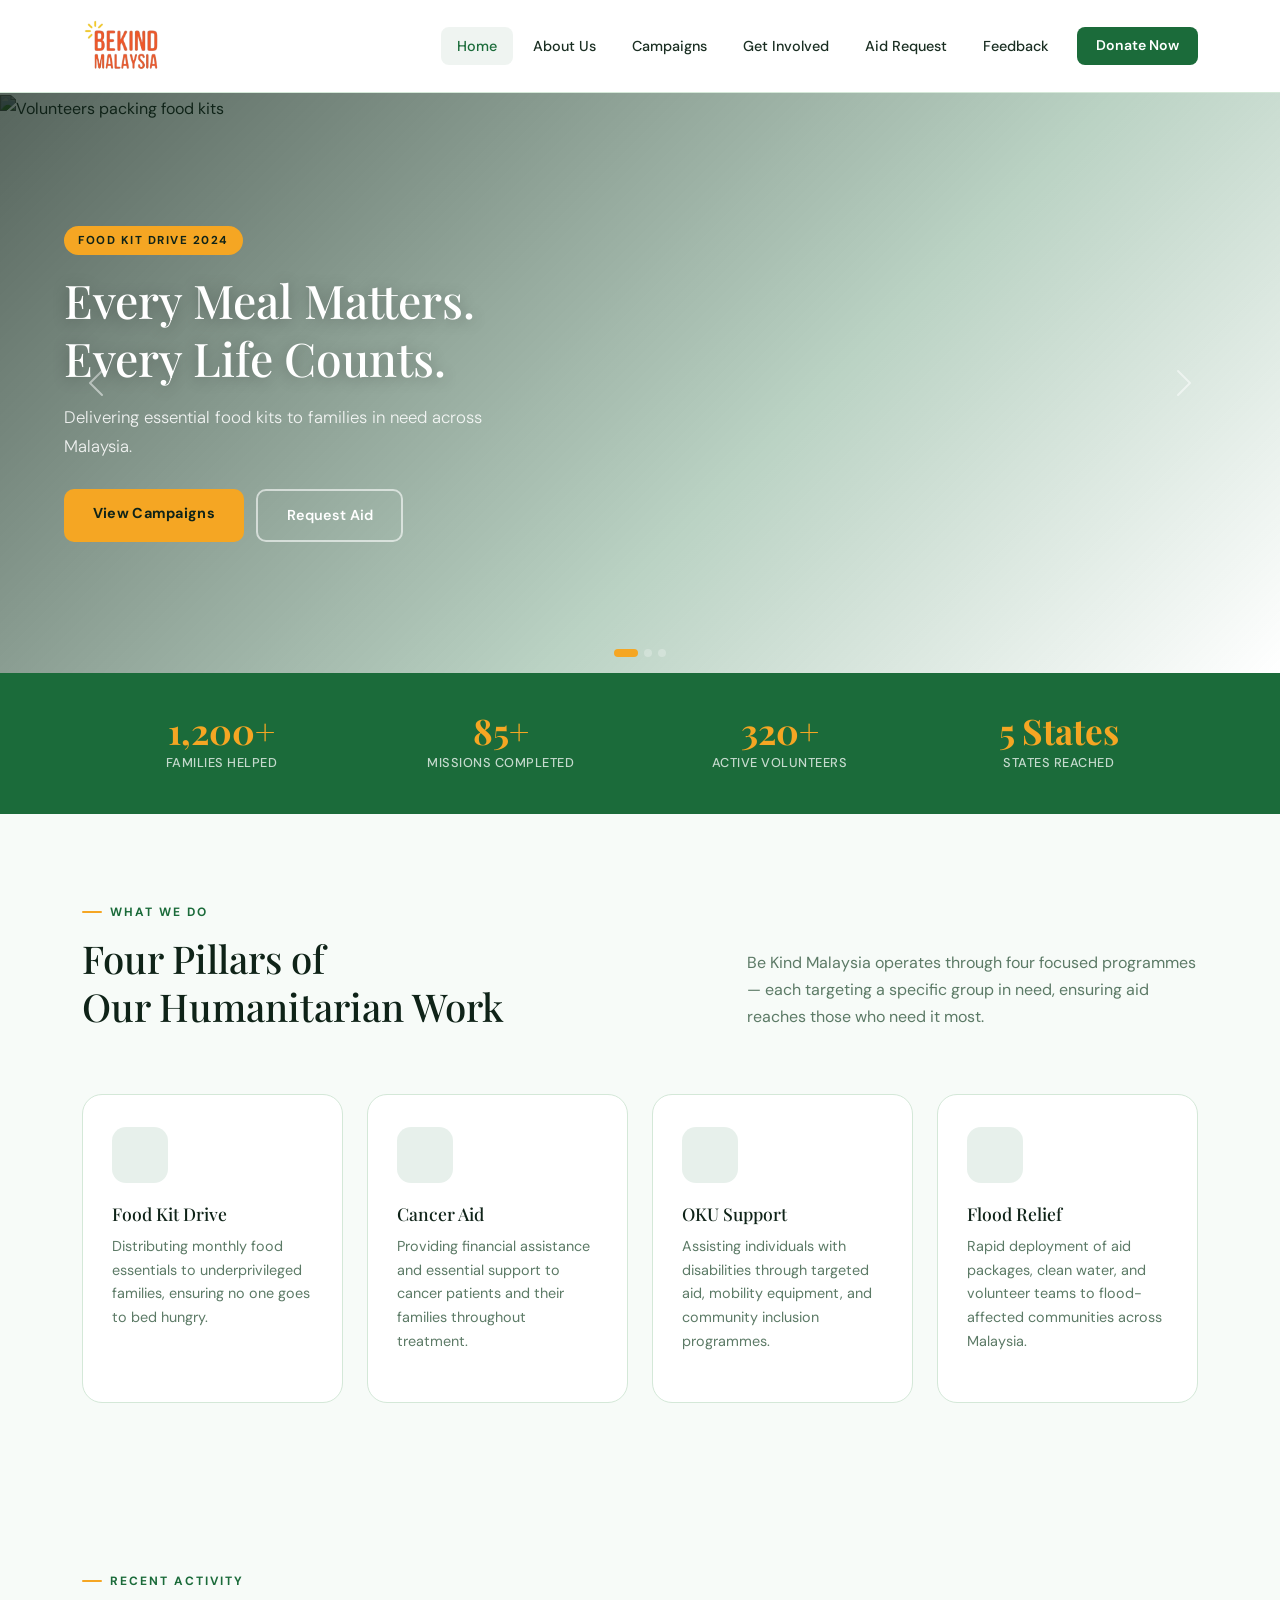
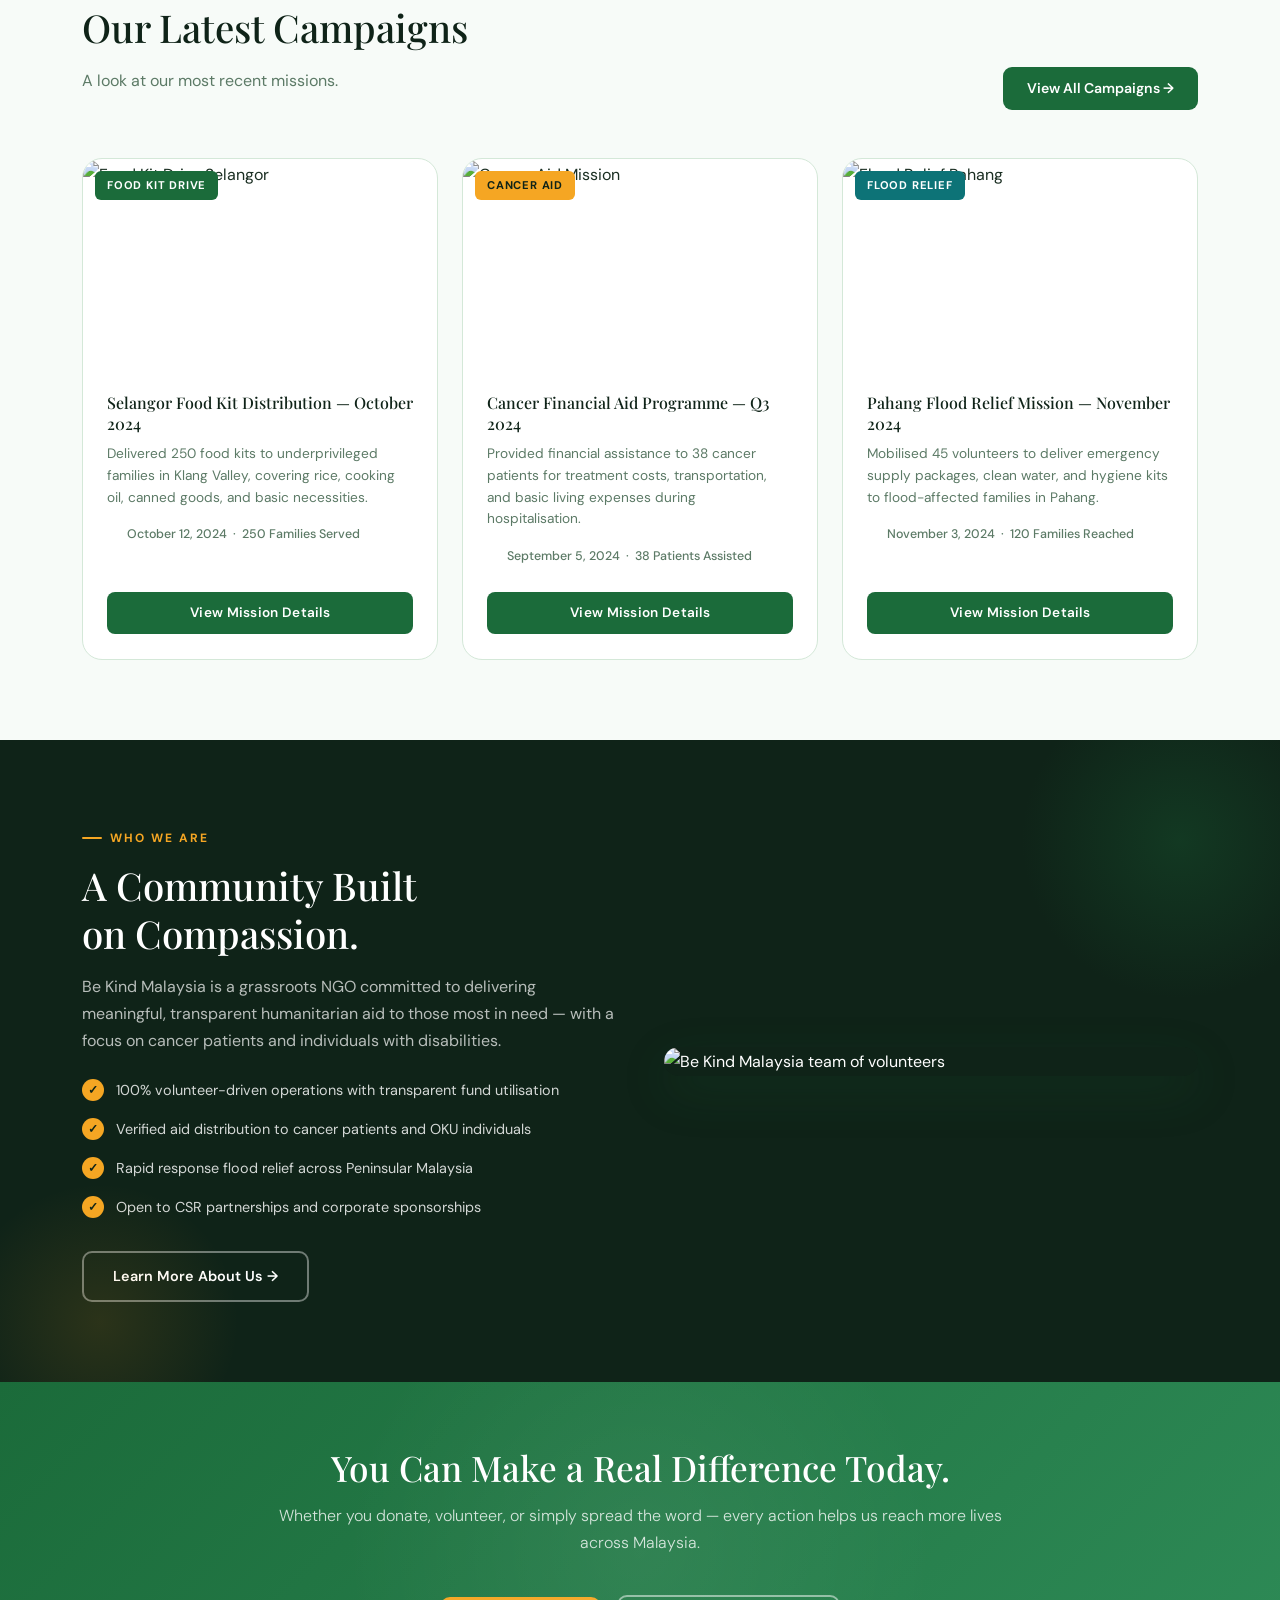
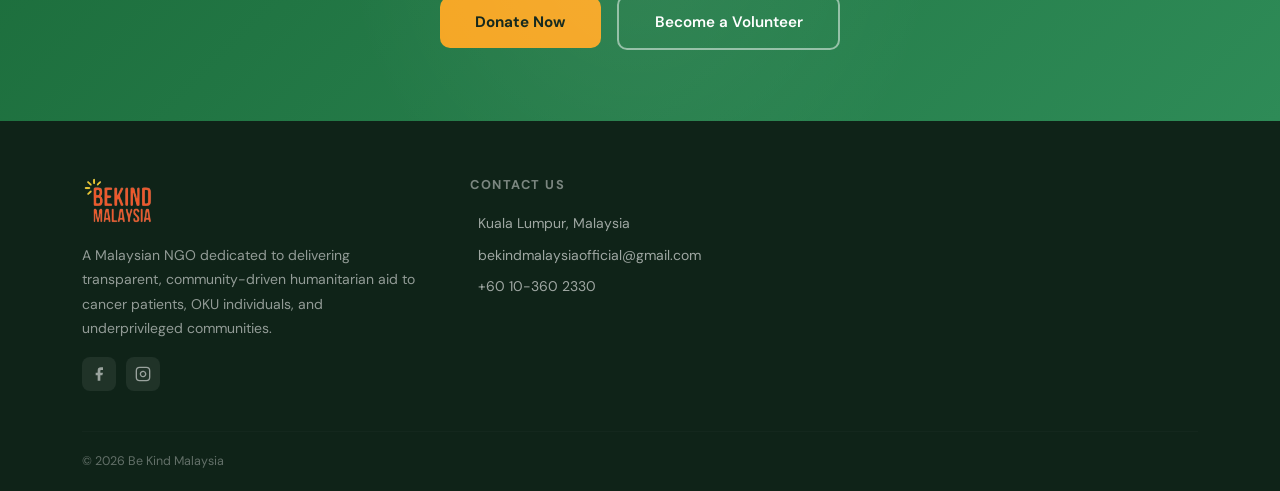
==== commit 777d9cfe: "Add Lucide Icon and UI Tweak" ====
--- a/index.html
+++ b/index.html
@@ -1,607 +1,539 @@
 <!doctype html>
 <html lang="en">
-
-<head>
-  <meta charset="UTF-8" />
-  <meta name="viewport" content="width=device-width, initial-scale=1.0" />
-  <title>Be Kind Malaysia — Humanity in Action</title>
-  <link href="https://cdn.jsdelivr.net/npm/bootstrap@5.3.3/dist/css/bootstrap.min.css" rel="stylesheet"
-    integrity="sha384-QWTKZyjpPEjISv5WaRU9OFeRpok6YctnYmDr5pNlyT2bRjXh0JMhjY6hW+ALEwIH" crossorigin="anonymous">
-  <link rel="stylesheet" href="style.css" />
-</head>
-
-<body>
-  <nav class="navbar navbar-expand-lg">
-    <div class="container">
-      <a class="navbar-brand" href="index.html">
-        <img src="images/bekindlogo.jpg" alt="Be Kind Logo" style="height: 55px; width: auto; margin-right: 10px" />
-      </a>
-
-      <button class="navbar-toggler border-0" type="button" data-bs-toggle="collapse" data-bs-target="#navMenu"
-        aria-controls="navMenu" aria-expanded="false" aria-label="Toggle navigation">
-        <span class="navbar-toggler-icon"></span>
-      </button>
-
-      <div class="collapse navbar-collapse" id="navMenu">
-        <ul class="navbar-nav ms-auto align-items-lg-center gap-lg-1">
-          <li class="nav-item">
-            <a class="nav-link active" href="index.html">Home</a>
-          </li>
-          <li class="nav-item">
-            <a class="nav-link" href="about.html">About Us</a>
-          </li>
-          <li class="nav-item">
-            <a class="nav-link" href="campaigns.html">Campaigns</a>
-          </li>
-          <li class="nav-item">
-            <a class="nav-link" href="get-involved.html">Get Involved</a>
-          </li>
-          <li class="nav-item">
-            <a class="nav-link" href="aid-request.html">Aid Request</a>
-          </li>
-          <li class="nav-item"><a class="nav-link" href="feedback.html">Feedback</a></li>
-          <li class="nav-item ms-lg-2">
-            <a class="nav-link btn-donate-nav" href="get-involved.html#donate">Donate Now</a>
-          </li>
-        </ul>
+  <head>
+    <meta charset="UTF-8" />
+    <meta name="viewport" content="width=device-width, initial-scale=1.0" />
+    <title>Be Kind Malaysia — Humanity in Action</title>
+    <link href="https://cdn.jsdelivr.net/npm/bootstrap@5.3.3/dist/css/bootstrap.min.css" rel="stylesheet"
+      integrity="sha384-QWTKZyjpPEjISv5WaRU9OFeRpok6YctnYmDr5pNlyT2bRjXh0JMhjY6hW+ALEwIH" crossorigin="anonymous">
+    <link rel="stylesheet" href="style.css" />
+  </head>
+
+  <body>
+    <nav class="navbar navbar-expand-lg">
+      <div class="container">
+        <a class="navbar-brand" href="index.html">
+          <img src="images/bekindlogo.png" alt="Be Kind Logo" style="height: 55px; width: auto; margin-right: 10px" />
+        </a>
+
+        <button class="navbar-toggler border-0" type="button" data-bs-toggle="collapse" data-bs-target="#navMenu"
+          aria-controls="navMenu" aria-expanded="false" aria-label="Toggle navigation">
+          <span class="navbar-toggler-icon"></span>
+        </button>
+
+        <div class="collapse navbar-collapse" id="navMenu">
+          <ul class="navbar-nav ms-auto align-items-lg-center gap-lg-1">
+            <li class="nav-item">
+              <a class="nav-link active" href="index.html">Home</a>
+            </li>
+            <li class="nav-item">
+              <a class="nav-link" href="about.html">About Us</a>
+            </li>
+            <li class="nav-item">
+              <a class="nav-link" href="campaigns.html">Campaigns</a>
+            </li>
+            <li class="nav-item">
+              <a class="nav-link" href="get-involved.html">Get Involved</a>
+            </li>
+            <li class="nav-item">
+              <a class="nav-link" href="aid-request.html">Aid Request</a>
+            </li>
+            <li class="nav-item"><a class="nav-link" href="feedback.html">Feedback</a></li>
+            <li class="nav-item ms-lg-2">
+              <a class="nav-link btn-donate-nav" href="get-involved.html#donate">Donate Now</a>
+            </li>
+          </ul>
+        </div>
+      </div>
+    </nav>
+
+    <section class="hero-carousel">
+      <div id="heroCarousel" class="carousel slide" data-bs-ride="carousel" data-bs-interval="5000">
+        <div class="carousel-indicators">
+          <button type="button" data-bs-target="#heroCarousel" data-bs-slide-to="0" class="active" aria-current="true"
+            aria-label="Slide 1"></button>
+          <button type="button" data-bs-target="#heroCarousel" data-bs-slide-to="1" aria-label="Slide 2"></button>
+          <button type="button" data-bs-target="#heroCarousel" data-bs-slide-to="2" aria-label="Slide 3"></button>
+        </div>
+
+        <div class="carousel-inner">
+          <div class="carousel-item active">
+            <img src="https://images.unsplash.com/photo-1593113598332-cd288d649433?w=1400&q=80"
+              alt="Volunteers packing food kits" class="carousel-bg" />
+            <div class="carousel-caption">
+              <div class="carousel-caption-inner">
+                <span class="hero-tag fade-up fade-up-1">Food Kit Drive 2024</span>
+                <h1 class="fade-up fade-up-2">
+                  Every Meal Matters.<br />Every Life Counts.
+                </h1>
+                <p class="fade-up fade-up-3">
+                  Delivering essential food kits to families in need across
+                  Malaysia.
+                </p>
+                <div class="hero-btn-group fade-up fade-up-4">
+                  <a href="campaigns.html" class="btn-hero-primary">View Campaigns</a>
+                  <a href="aid-request.html" class="btn-hero-outline">Request Aid</a>
+                </div>
+              </div>
+            </div>
+          </div>
+
+          <div class="carousel-item">
+            <img src="https://images.unsplash.com/photo-1532629345422-7515f3d16bb6?w=1400&q=80"
+              alt="Cancer patient aid mission" class="carousel-bg" />
+            <div class="carousel-caption">
+              <div class="carousel-caption-inner">
+                <span class="hero-tag">Cancer Aid Programme</span>
+                <h1>Standing Beside<br />Cancer Fighters.</h1>
+                <p>
+                  Providing financial relief and essential support to cancer
+                  patients and their families throughout their journey.
+                </p>
+                <div class="hero-btn-group">
+                  <a href="get-involved.html" class="btn-hero-primary">Support the Cause</a>
+                  <a href="about.html" class="btn-hero-outline">Our Mission</a>
+                </div>
+              </div>
+            </div>
+          </div>
+
+          <div class="carousel-item">
+            <img src="https://images.unsplash.com/photo-1558618666-fcd25c85cd64?w=1400&q=80" alt="OKU community support"
+              class="carousel-bg" />
+            <div class="carousel-caption">
+              <div class="carousel-caption-inner">
+                <span class="hero-tag">OKU Community Support</span>
+                <h1>Empowering Every<br />Ability, Every Person.</h1>
+                <p>
+                  Supporting individuals with disabilities (OKU) through
+                  targeted aid, equipment assistance, and community programmes.
+                </p>
+                <div class="hero-btn-group">
+                  <a href="campaigns.html" class="btn-hero-primary">Explore Missions</a>
+                  <a href="get-involved.html" class="btn-hero-outline">Volunteer With Us</a>
+                </div>
+              </div>
+            </div>
+          </div>
+        </div>
+
+        <button class="carousel-control-prev" type="button" data-bs-target="#heroCarousel" data-bs-slide="prev">
+          <span class="carousel-control-prev-icon" aria-hidden="true"></span>
+          <span class="visually-hidden">Previous</span>
+        </button>
+        <button class="carousel-control-next" type="button" data-bs-target="#heroCarousel" data-bs-slide="next">
+          <span class="carousel-control-next-icon" aria-hidden="true"></span>
+          <span class="visually-hidden">Next</span>
+        </button>
+      </div>
+    </section>
+
+    <section class="stats-strip">
+      <div class="container">
+        <div class="row g-0 justify-content-center">
+          <div class="col-6 col-md-3">
+            <div class="stat-item">
+              <span class="stat-number" data-count="1200" data-suffix="+">0</span>
+              <span class="stat-label">Families Helped</span>
+            </div>
+          </div>
+
+          <div class="col-6 col-md-3">
+            <div class="stat-item">
+              <span class="stat-number" data-count="85" data-suffix="+">0</span>
+              <span class="stat-label">Missions Completed</span>
+            </div>
+          </div>
+
+          <div class="col-6 col-md-3">
+            <div class="stat-item">
+              <span class="stat-number" data-count="320" data-suffix="+">0</span>
+              <span class="stat-label">Active Volunteers</span>
+            </div>
+          </div>
+
+          <div class="col-6 col-md-3">
+            <div class="stat-item">
+              <span class="stat-number" data-count="5" data-suffix=" States">0</span>
+              <span class="stat-label">States Reached</span>
+            </div>
+          </div>
+        </div>
+      </div>
+    </section>
+
+    <section class="mission-section section-pad">
+      <div class="container">
+        <div class="row justify-content-between align-items-end mb-5">
+          <div class="col-lg-6 reveal">
+            <span class="section-label">What We Do</span>
+            <h2 class="section-title">
+              Four Pillars of<br />Our Humanitarian Work
+            </h2>
+          </div>
+          <div class="col-lg-5 reveal">
+            <p class="section-desc">
+              Be Kind Malaysia operates through four focused programmes — each
+              targeting a specific group in need, ensuring aid reaches those who
+              need it most.
+            </p>
+          </div>
+        </div>
+
+        <div class="row g-4">
+          <div class="col-sm-6 col-lg-3 reveal">
+            <div class="mission-card">
+              <div class="mission-icon">
+                <i data-lucide="cooking-pot"></i>
+              </div>
+              <h4>Food Kit Drive</h4>
+              <p>
+                Distributing monthly food essentials to underprivileged
+                families, ensuring no one goes to bed hungry.
+              </p>
+            </div>
+          </div>
+
+          <div class="col-sm-6 col-lg-3 reveal">
+            <div class="mission-card">
+              <div class="mission-icon">
+                <i data-lucide="ribbon"></i>
+              </div>
+              <h4>Cancer Aid</h4>
+              <p>
+                Providing financial assistance and essential support to cancer
+                patients and their families throughout treatment.
+              </p>
+            </div>
+          </div>
+
+          <div class="col-sm-6 col-lg-3 reveal">
+            <div class="mission-card">
+              <div class="mission-icon">
+                <i data-lucide="accessibility"></i>
+              </div>
+              <h4>OKU Support</h4>
+              <p>
+                Assisting individuals with disabilities through targeted aid,
+                mobility equipment, and community inclusion programmes.
+              </p>
+            </div>
+          </div>
+
+          <div class="col-sm-6 col-lg-3 reveal">
+            <div class="mission-card">
+              <div class="mission-icon">
+                <i data-lucide="waves"></i>
+              </div>
+              <h4>Flood Relief</h4>
+              <p>
+                Rapid deployment of aid packages, clean water, and volunteer
+                teams to flood-affected communities across Malaysia.
+              </p>
+            </div>
+          </div>
+        </div>
+      </div>
+    </section>
+
+    <section class="section-pad bg-light-custom">
+      <div class="container">
+        <div class="row align-items-end mb-5">
+          <div class="col-lg-7 reveal">
+            <span class="section-label">Recent Activity</span>
+            <h2 class="section-title">Our Latest Campaigns</h2>
+            <p class="section-desc mt-2">
+              A look at our most recent missions.
+            </p>
+          </div>
+          <div class="col-lg-5 text-lg-end mt-3 mt-lg-0 reveal">
+            <a href="campaigns.html" class="btn-primary-custom">View All Campaigns →</a>
+          </div>
+        </div>
+
+        <div class="row g-4">
+          <div class="col-md-6 col-lg-4 reveal">
+            <div class="campaign-card d-flex flex-column h-100">
+              <div class="campaign-img-wrap">
+                <img src="https://images.unsplash.com/photo-1504384308090-c894fdcc538d?w=600&q=75"
+                  alt="Food Kit Drive Selangor" loading="lazy" />
+                <span class="campaign-badge">Food Kit Drive</span>
+              </div>
+              <div class="campaign-body d-flex flex-column flex-grow-1">
+                <h5>Selangor Food Kit Distribution — October 2024</h5>
+                <p>
+                  Delivered 250 food kits to underprivileged families in Klang
+                  Valley, covering rice, cooking oil, canned goods, and basic
+                  necessities.
+                </p>
+                <div class="campaign-meta mb-3 d-flex align-items-center gap-1">
+                  <i data-lucide="calendar" style="width: 16px; height: 16px;"></i>
+                  <span>October 12, 2024 &nbsp;·&nbsp; 250 Families Served</span>
+                </div>
+                <div class="mt-auto pt-2">
+                  <button class="btn-primary-custom w-100 text-center" data-bs-toggle="modal"
+                    data-bs-target="#campaignModal1">
+                    View Mission Details
+                  </button>
+                </div>
+              </div>
+            </div>
+          </div>
+
+          <div class="col-md-6 col-lg-4 reveal">
+            <div class="campaign-card d-flex flex-column h-100">
+              <div class="campaign-img-wrap">
+                <img src="https://images.unsplash.com/photo-1576091160399-112ba8d25d1d?w=600&q=75"
+                  alt="Cancer Aid Mission" loading="lazy" />
+                <span class="campaign-badge badge-amber">Cancer Aid</span>
+              </div>
+              <div class="campaign-body d-flex flex-column flex-grow-1">
+                <h5>Cancer Financial Aid Programme — Q3 2024</h5>
+                <p>
+                  Provided financial assistance to 38 cancer patients for
+                  treatment costs, transportation, and basic living expenses
+                  during hospitalisation.
+                </p>
+                <div class="campaign-meta mb-3 d-flex align-items-center gap-1">
+                  <i data-lucide="calendar" style="width: 16px; height: 16px;"></i>
+                  <span>September 5, 2024 &nbsp;·&nbsp; 38 Patients Assisted</span>
+                </div>
+                <div class="mt-auto pt-2">
+                  <button class="btn-primary-custom w-100 text-center" data-bs-toggle="modal"
+                    data-bs-target="#campaignModal2">
+                    View Mission Details
+                  </button>
+                </div>
+              </div>
+            </div>
+          </div>
+
+          <div class="col-md-6 col-lg-4 reveal">
+            <div class="campaign-card d-flex flex-column h-100">
+              <div class="campaign-img-wrap">
+                <img src="https://images.unsplash.com/photo-1469571486292-0ba58a3f068b?w=600&q=75"
+                  alt="Flood Relief Pahang" loading="lazy" />
+                <span class="campaign-badge badge-teal">Flood Relief</span>
+              </div>
+              <div class="campaign-body d-flex flex-column flex-grow-1">
+                <h5>Pahang Flood Relief Mission — November 2024</h5>
+                <p>
+                  Mobilised 45 volunteers to deliver emergency supply packages,
+                  clean water, and hygiene kits to flood-affected families in
+                  Pahang.
+                </p>
+                <div class="campaign-meta mb-3 d-flex align-items-center gap-1">
+                  <i data-lucide="calendar" style="width: 16px; height: 16px;"></i>
+                  <span>November 3, 2024 &nbsp;·&nbsp; 120 Families Reached</span>
+                </div>
+                <div class="mt-auto pt-2">
+                  <button class="btn-primary-custom w-100 text-center" data-bs-toggle="modal"
+                    data-bs-target="#campaignModal3">
+                    View Mission Details
+                  </button>
+                </div>
+              </div>
+            </div>
+          </div>
+        </div>
+      </div>
+    </section>
+
+    <div class="modal fade" id="campaignModal1" tabindex="-1" aria-hidden="true">
+      <div class="modal-dialog modal-dialog-centered">
+        <div class="modal-content border-0 shadow-lg" style="border-radius: var(--radius-lg); overflow: hidden">
+          <div class="modal-header border-0 bg-light-custom">
+            <h5 class="modal-title fw-bold text-primary-custom" style="font-family: var(--font-head)">
+              Selangor Food Kit Distribution
+            </h5>
+            <button type="button" class="btn-close shadow-none" data-bs-dismiss="modal" aria-label="Close"></button>
+          </div>
+          <div class="modal-body">
+            <p>
+              Every phase of our Food Kit drive focuses on direct-to-home
+              delivery for urban poor B40 households. In October 2024, our teams
+              successfully packed, distributed, and verified dry pantry supplies
+              directly to low-cost housing schemes across Selangor.
+            </p>
+            <p class="mb-0 text-muted small">
+              <strong>Items provided:</strong> 10kg Rice, Cooking Oil, Flour,
+              Condensed Milk, Sugar, Salt, and Canned Protein.
+            </p>
+          </div>
+          <div class="modal-footer border-0">
+            <button type="button" class="btn btn-secondary rounded-3 border-0 py-2 px-3 small" data-bs-dismiss="modal">
+              Close Window
+            </button>
+            <a href="get-involved.html#donate" class="btn-cta-primary m-0 py-2 px-4 rounded-3 text-dark">Support Next
+              Drive</a>
+          </div>
+        </div>
       </div>
     </div>
-  </nav>
-
-  <section class="hero-carousel">
-    <div id="heroCarousel" class="carousel slide" data-bs-ride="carousel" data-bs-interval="5000">
-      <div class="carousel-indicators">
-        <button type="button" data-bs-target="#heroCarousel" data-bs-slide-to="0" class="active" aria-current="true"
-          aria-label="Slide 1"></button>
-        <button type="button" data-bs-target="#heroCarousel" data-bs-slide-to="1" aria-label="Slide 2"></button>
-        <button type="button" data-bs-target="#heroCarousel" data-bs-slide-to="2" aria-label="Slide 3"></button>
-      </div>
-
-      <div class="carousel-inner">
-        <!-- Slide 1 -->
-        <div class="carousel-item active">
-          <img src="https://images.unsplash.com/photo-1593113598332-cd288d649433?w=1400&q=80"
-            alt="Volunteers packing food kits" class="carousel-bg" />
-          <div class="carousel-caption">
-            <div class="carousel-caption-inner">
-              <span class="hero-tag fade-up fade-up-1">Food Kit Drive 2024</span>
-              <h1 class="fade-up fade-up-2">
-                Every Meal Matters.<br />Every Life Counts.
-              </h1>
-              <p class="fade-up fade-up-3">
-                Delivering essential food kits to families in need across
-                Malaysia.
-              </p>
-              <div class="hero-btn-group fade-up fade-up-4">
-                <a href="campaigns.html" class="btn-hero-primary">View Campaigns</a>
-                <a href="aid-request.html" class="btn-hero-outline">Request Aid</a>
-              </div>
-            </div>
-          </div>
-        </div>
-
-        <!-- Slide 2 -->
-        <div class="carousel-item">
-          <img src="https://images.unsplash.com/photo-1532629345422-7515f3d16bb6?w=1400&q=80"
-            alt="Cancer patient aid mission" class="carousel-bg" />
-          <div class="carousel-caption">
-            <div class="carousel-caption-inner">
-              <span class="hero-tag">Cancer Aid Programme</span>
-              <h1>Standing Beside<br />Cancer Fighters.</h1>
-              <p>
-                Providing financial relief and essential support to cancer
-                patients and their families throughout their journey.
-              </p>
-              <div class="hero-btn-group">
-                <a href="get-involved.html" class="btn-hero-primary">Support the Cause</a>
-                <a href="about.html" class="btn-hero-outline">Our Mission</a>
-              </div>
-            </div>
-          </div>
-        </div>
-
-        <!-- Slide 3 -->
-        <div class="carousel-item">
-          <img src="https://images.unsplash.com/photo-1558618666-fcd25c85cd64?w=1400&q=80" alt="OKU community support"
-            class="carousel-bg" />
-          <div class="carousel-caption">
-            <div class="carousel-caption-inner">
-              <span class="hero-tag">OKU Community Support</span>
-              <h1>Empowering Every<br />Ability, Every Person.</h1>
-              <p>
-                Supporting individuals with disabilities (OKU) through
-                targeted aid, equipment assistance, and community programmes.
-              </p>
-              <div class="hero-btn-group">
-                <a href="campaigns.html" class="btn-hero-primary">Explore Missions</a>
-                <a href="get-involved.html" class="btn-hero-outline">Volunteer With Us</a>
-              </div>
-            </div>
-          </div>
-        </div>
-      </div>
-
-      <button class="carousel-control-prev" type="button" data-bs-target="#heroCarousel" data-bs-slide="prev">
-        <span class="carousel-control-prev-icon" aria-hidden="true"></span>
-        <span class="visually-hidden">Previous</span>
-      </button>
-      <button class="carousel-control-next" type="button" data-bs-target="#heroCarousel" data-bs-slide="next">
-        <span class="carousel-control-next-icon" aria-hidden="true"></span>
-        <span class="visually-hidden">Next</span>
-      </button>
+
+    <div class="modal fade" id="campaignModal2" tabindex="-1" aria-hidden="true">
+      <div class="modal-dialog modal-dialog-centered">
+        <div class="modal-content border-0 shadow-lg" style="border-radius: var(--radius-lg); overflow: hidden">
+          <div class="modal-header border-0 bg-light-custom">
+            <h5 class="modal-title fw-bold text-primary-custom" style="font-family: var(--font-head)">
+              Cancer Financial Aid Support
+            </h5>
+            <button type="button" class="btn-close shadow-none" data-bs-dismiss="modal" aria-label="Close"></button>
+          </div>
+          <div class="modal-body">
+            <p>
+              Medical treatments shouldn't be cut short because of transport
+              fare or basic nutritional constraints. This quarterly framework
+              covers medical out-of-pocket gaps, chemotherapy co-pays, and
+              continuous food support for outpatients dealing with critical
+              income drops.
+            </p>
+          </div>
+          <div class="modal-footer border-0">
+            <button type="button" class="btn btn-secondary rounded-3 border-0 py-2 px-3 small" data-bs-dismiss="modal">
+              Close Window
+            </button>
+            <a href="get-involved.html#donate" class="btn-cta-primary m-0 py-2 px-4 rounded-3 text-dark">Support Oncology
+              Fund</a>
+          </div>
+        </div>
+      </div>
     </div>
-  </section>
-
-  <section class="stats-strip">
-    <div class="container">
-      <div class="row g-0 justify-content-center">
-        <div class="col-6 col-md-3">
-          <div class="stat-item">
-            <span class="stat-number" data-count="1200" data-suffix="+">0</span>
-            <span class="stat-label">Families Helped</span>
-          </div>
-        </div>
-
-        <div class="col-6 col-md-3">
-          <div class="stat-item">
-            <span class="stat-number" data-count="85" data-suffix="+">0</span>
-            <span class="stat-label">Missions Completed</span>
-          </div>
-        </div>
-
-        <div class="col-6 col-md-3">
-          <div class="stat-item">
-            <span class="stat-number" data-count="320" data-suffix="+">0</span>
-            <span class="stat-label">Active Volunteers</span>
-          </div>
-        </div>
-
-        <div class="col-6 col-md-3">
-          <div class="stat-item">
-            <span class="stat-number" data-count="5" data-suffix=" States">0</span>
-            <span class="stat-label">States Reached</span>
+
+    <div class="modal fade" id="campaignModal3" tabindex="-1" aria-hidden="true">
+      <div class="modal-dialog modal-dialog-centered">
+        <div class="modal-content border-0 shadow-lg" style="border-radius: var(--radius-lg); overflow: hidden">
+          <div class="modal-header border-0 bg-light-custom">
+            <h5 class="modal-title fw-bold text-primary-custom" style="font-family: var(--font-head)">
+              Pahang Flood Relief Deployment
+            </h5>
+            <button type="button" class="btn-close shadow-none" data-bs-dismiss="modal" aria-label="Close"></button>
+          </div>
+          <div class="modal-body">
+            <p>
+              When monsoons strike, rapid logistical intervention saves lives.
+              Our localized volunteer hubs deployment team brought instant clean
+              drinking water containers, medical hygiene packs, and portable
+              cleaning gear to rural homes affected by severe flooding heights.
+            </p>
+          </div>
+          <div class="modal-footer border-0">
+            <button type="button" class="btn btn-secondary rounded-3 border-0 py-2 px-3 small" data-bs-dismiss="modal">
+              Close Window
+            </button>
+            <a href="get-involved.html#donate" class="btn-cta-primary m-0 py-2 px-4 rounded-3 text-dark">Contribute to
+              Relief</a>
           </div>
         </div>
       </div>
     </div>
-  </section>
-
-  <!--MISSION HIGHLIGHTS-->
-  <section class="mission-section section-pad">
-    <div class="container">
-      <div class="row justify-content-between align-items-end mb-5">
-        <div class="col-lg-6 reveal">
-          <span class="section-label">What We Do</span>
-          <h2 class="section-title">
-            Four Pillars of<br />Our Humanitarian Work
-          </h2>
-        </div>
-        <div class="col-lg-5 reveal">
-          <p class="section-desc">
-            Be Kind Malaysia operates through four focused programmes — each
-            targeting a specific group in need, ensuring aid reaches those who
-            need it most.
-          </p>
-        </div>
-      </div>
-
-      <div class="row g-4">
-        <!-- Card 1 -->
-        <div class="col-sm-6 col-lg-3 reveal">
-          <div class="mission-card">
-            <div class="mission-icon">
-              <span class="mi">🍚</span>
-            </div>
-            <h4>Food Kit Drive</h4>
+
+    <section class="about-strip section-pad">
+      <div class="container">
+        <div class="row align-items-center g-5">
+          <div class="col-lg-6 reveal">
+            <span class="section-label" style="color: var(--accent)">Who We Are</span>
+            <h2 class="section-title" style="color: white">
+              A Community Built<br />on Compassion.
+            </h2>
+            <p class="section-desc mt-3" style="color: rgba(255, 255, 255, 0.7); max-width: 100%">
+              Be Kind Malaysia is a grassroots NGO committed to delivering
+              meaningful, transparent humanitarian aid to those most in need —
+              with a focus on cancer patients and individuals with disabilities.
+            </p>
+
+            <ul class="about-list mt-4">
+              <li>
+                100% volunteer-driven operations with transparent fund
+                utilisation
+              </li>
+              <li>
+                Verified aid distribution to cancer patients and OKU individuals
+              </li>
+              <li>Rapid response flood relief across Peninsular Malaysia</li>
+              <li>Open to CSR partnerships and corporate sponsorships</li>
+            </ul>
+
+            <a href="about.html" class="btn-outline-light-custom">Learn More About Us →</a>
+          </div>
+
+          <div class="col-lg-6 reveal">
+            <div class="about-img-wrap">
+              <img src="https://images.unsplash.com/photo-1559027615-cd4628902d4a?w=800&q=80"
+                alt="Be Kind Malaysia team of volunteers" loading="lazy" />
+            </div>
+          </div>
+        </div>
+      </div>
+    </section>
+
+    <section class="cta-section">
+      <div class="container">
+        <div class="row justify-content-center">
+          <div class="col-lg-8 reveal">
+            <h2>You Can Make a Real Difference Today.</h2>
             <p>
-              Distributing monthly food essentials to underprivileged
-              families, ensuring no one goes to bed hungry.
-            </p>
-          </div>
-        </div>
-
-        <!-- Card 2 -->
-        <div class="col-sm-6 col-lg-3 reveal">
-          <div class="mission-card">
-            <div class="mission-icon">
-              <span class="mi">🎗️</span>
-            </div>
-            <h4>Cancer Aid</h4>
-            <p>
-              Providing financial assistance and essential support to cancer
-              patients and their families throughout treatment.
-            </p>
-          </div>
-        </div>
-
-        <!-- Card 3 -->
-        <div class="col-sm-6 col-lg-3 reveal">
-          <div class="mission-card">
-            <div class="mission-icon">
-              <span class="mi">♿</span>
-            </div>
-            <h4>OKU Support</h4>
-            <p>
-              Assisting individuals with disabilities through targeted aid,
-              mobility equipment, and community inclusion programmes.
-            </p>
-          </div>
-        </div>
-
-        <!-- Card 4 -->
-        <div class="col-sm-6 col-lg-3 reveal">
-          <div class="mission-card">
-            <div class="mission-icon">
-              <span class="mi">🌊</span>
-            </div>
-            <h4>Flood Relief</h4>
-            <p>
-              Rapid deployment of aid packages, clean water, and volunteer
-              teams to flood-affected communities across Malaysia.
-            </p>
-          </div>
-        </div>
-      </div>
-    </div>
-  </section>
-
-  <!--RECENT CAMPAIGNS PREVIEW-->
-  <section class="section-pad bg-light-custom">
-    <div class="container">
-      <div class="row align-items-end mb-5">
-        <div class="col-lg-7 reveal">
-          <span class="section-label">Recent Activity</span>
-          <h2 class="section-title">Our Latest Campaigns</h2>
-          <p class="section-desc mt-2">
-            A look at our most recent missions.
-          </p>
-        </div>
-        <div class="col-lg-5 text-lg-end mt-3 mt-lg-0 reveal">
-          <a href="campaigns.html" class="btn-primary-custom">View All Campaigns →</a>
-        </div>
-      </div>
-
-      <div class="row g-4">
-        <div class="col-md-6 col-lg-4 reveal">
-          <div class="campaign-card d-flex flex-column h-100">
-            <div class="campaign-img-wrap">
-              <img src="https://images.unsplash.com/photo-1504384308090-c894fdcc538d?w=600&q=75"
-                alt="Food Kit Drive Selangor" loading="lazy" />
-              <span class="campaign-badge">Food Kit Drive</span>
-            </div>
-            <div class="campaign-body d-flex flex-column flex-grow-1">
-              <h5>Selangor Food Kit Distribution — October 2024</h5>
-              <p>
-                Delivered 250 food kits to underprivileged families in Klang
-                Valley, covering rice, cooking oil, canned goods, and basic
-                necessities.
-              </p>
-              <div class="campaign-meta mb-3">
-                <svg xmlns="http://www.w3.org/2000/svg" viewBox="0 0 24 24" fill="none" stroke="currentColor"
-                  stroke-width="2" stroke-linecap="round" stroke-linejoin="round">
-                  <rect x="3" y="4" width="18" height="18" rx="2" ry="2" />
-                  <line x1="16" y1="2" x2="16" y2="6" />
-                  <line x1="8" y1="2" x2="8" y2="6" />
-                  <line x1="3" y1="10" x2="21" y2="10" />
+              Whether you donate, volunteer, or simply spread the word — every
+              action helps us reach more lives across Malaysia.
+            </p>
+            <div>
+              <a href="get-involved.html#donate" class="btn-cta-primary">Donate Now</a>
+              <a href="get-involved.html#volunteer" class="btn-cta-outline">Become a Volunteer</a>
+            </div>
+          </div>
+        </div>
+      </div>
+    </section>
+
+    <footer class="footer">
+      <div class="container">
+        <div class="row g-5">
+          <div class="col-lg-4 col-md-6">
+            <div class="footer-brand d-flex align-items-center gap-2 mb-3">
+              <img src="images/bekindlogo.png" alt="Be Kind Logo" style="height: 50px; width: auto;" />
+            </div>
+            <p class="footer-desc"> A Malaysian NGO dedicated to delivering transparent, community-driven humanitarian aid to cancer patients, OKU individuals, and underprivileged communities. </p>
+            <div class="footer-social mt-3">
+              <a class="social-btn" href="https://web.facebook.com/BeKindMalaysia" aria-label="Facebook">
+                <svg viewBox="0 0 24 24">
+                  <path d="M18 2h-3a5 5 0 00-5 5v3H7v4h3v8h4v-8h3l1-4h-4V7a1 1 0 011-1h3z" />
                 </svg>
-                October 12, 2024 &nbsp;·&nbsp; 250 Families Served
-              </div>
-              <div class="mt-auto pt-2">
-                <button class="btn-primary-custom w-100 text-center" data-bs-toggle="modal"
-                  data-bs-target="#campaignModal1">
-                  View Mission Details
-                </button>
-              </div>
-            </div>
-          </div>
-        </div>
-
-        <div class="col-md-6 col-lg-4 reveal">
-          <div class="campaign-card d-flex flex-column h-100">
-            <div class="campaign-img-wrap">
-              <img src="https://images.unsplash.com/photo-1576091160399-112ba8d25d1d?w=600&q=75"
-                alt="Cancer Aid Mission" loading="lazy" />
-              <span class="campaign-badge badge-amber">Cancer Aid</span>
-            </div>
-            <div class="campaign-body d-flex flex-column flex-grow-1">
-              <h5>Cancer Financial Aid Programme — Q3 2024</h5>
-              <p>
-                Provided financial assistance to 38 cancer patients for
-                treatment costs, transportation, and basic living expenses
-                during hospitalisation.
-              </p>
-              <div class="campaign-meta mb-3">
-                <svg xmlns="http://www.w3.org/2000/svg" viewBox="0 0 24 24" fill="none" stroke="currentColor"
-                  stroke-width="2" stroke-linecap="round" stroke-linejoin="round">
-                  <rect x="3" y="4" width="18" height="18" rx="2" ry="2" />
-                  <line x1="16" y1="2" x2="16" y2="6" />
-                  <line x1="8" y1="2" x2="8" y2="6" />
-                  <line x1="3" y1="10" x2="21" y2="10" />
+              </a>
+              <a class="social-btn" href="https://www.instagram.com/bekind.malaysia" aria-label="Instagram">
+                <svg viewBox="0 0 24 24">
+                  <rect x="2" y="2" width="20" height="20" rx="5" ry="5" fill="none" stroke="currentColor" stroke-width="2" />
+                  <path d="M16 11.37A4 4 0 1112.63 8 4 4 0 0116 11.37z" fill="none" stroke="currentColor" stroke-width="2" />
                 </svg>
-                September 5, 2024 &nbsp;·&nbsp; 38 Patients Assisted
-              </div>
-              <div class="mt-auto pt-2">
-                <button class="btn-primary-custom w-100 text-center" data-bs-toggle="modal"
-                  data-bs-target="#campaignModal2">
-                  View Mission Details
-                </button>
-              </div>
-            </div>
-          </div>
-        </div>
-
-        <div class="col-md-6 col-lg-4 reveal">
-          <div class="campaign-card d-flex flex-column h-100">
-            <div class="campaign-img-wrap">
-              <img src="https://images.unsplash.com/photo-1469571486292-0ba58a3f068b?w=600&q=75"
-                alt="Flood Relief Pahang" loading="lazy" />
-              <span class="campaign-badge badge-teal">Flood Relief</span>
-            </div>
-            <div class="campaign-body d-flex flex-column flex-grow-1">
-              <h5>Pahang Flood Relief Mission — November 2024</h5>
-              <p>
-                Mobilised 45 volunteers to deliver emergency supply packages,
-                clean water, and hygiene kits to flood-affected families in
-                Pahang.
-              </p>
-              <div class="campaign-meta mb-3">
-                <svg xmlns="http://www.w3.org/2000/svg" viewBox="0 0 24 24" fill="none" stroke="currentColor"
-                  stroke-width="2" stroke-linecap="round" stroke-linejoin="round">
-                  <rect x="3" y="4" width="18" height="18" rx="2" ry="2" />
-                  <line x1="16" y1="2" x2="16" y2="6" />
-                  <line x1="8" y1="2" x2="8" y2="6" />
-                  <line x1="3" y1="10" x2="21" y2="10" />
-                </svg>
-                November 3, 2024 &nbsp;·&nbsp; 120 Families Reached
-              </div>
-              <div class="mt-auto pt-2">
-                <button class="btn-primary-custom w-100 text-center" data-bs-toggle="modal"
-                  data-bs-target="#campaignModal3">
-                  View Mission Details
-                </button>
-              </div>
-            </div>
-          </div>
-        </div>
-      </div>
-    </div>
-  </section>
-
-  <div class="modal fade" id="campaignModal1" tabindex="-1" aria-hidden="true">
-    <div class="modal-dialog modal-dialog-centered">
-      <div class="modal-content border-0 shadow-lg" style="border-radius: var(--radius-lg); overflow: hidden">
-        <div class="modal-header border-0 bg-light-custom">
-          <h5 class="modal-title fw-bold text-primary-custom" style="font-family: var(--font-head)">
-            Selangor Food Kit Distribution
-          </h5>
-          <button type="button" class="btn-close shadow-none" data-bs-dismiss="modal" aria-label="Close"></button>
-        </div>
-        <div class="modal-body">
-          <p>
-            Every phase of our Food Kit drive focuses on direct-to-home
-            delivery for urban poor B40 households. In October 2024, our teams
-            successfully packed, distributed, and verified dry pantry supplies
-            directly to low-cost housing schemes across Selangor.
-          </p>
-          <p class="mb-0 text-muted small">
-            <strong>Items provided:</strong> 10kg Rice, Cooking Oil, Flour,
-            Condensed Milk, Sugar, Salt, and Canned Protein.
-          </p>
-        </div>
-        <div class="modal-footer border-0">
-          <button type="button" class="btn btn-secondary rounded-3 border-0 py-2 px-3 small" data-bs-dismiss="modal">
-            Close Window
-          </button>
-          <a href="get-involved.html#donate" class="btn-cta-primary m-0 py-2 px-4 rounded-3 text-dark">Support Next
-            Drive</a>
-        </div>
-      </div>
-    </div>
-  </div>
-
-  <div class="modal fade" id="campaignModal2" tabindex="-1" aria-hidden="true">
-    <div class="modal-dialog modal-dialog-centered">
-      <div class="modal-content border-0 shadow-lg" style="border-radius: var(--radius-lg); overflow: hidden">
-        <div class="modal-header border-0 bg-light-custom">
-          <h5 class="modal-title fw-bold text-primary-custom" style="font-family: var(--font-head)">
-            Cancer Financial Aid Support
-          </h5>
-          <button type="button" class="btn-close shadow-none" data-bs-dismiss="modal" aria-label="Close"></button>
-        </div>
-        <div class="modal-body">
-          <p>
-            Medical treatments shouldn't be cut short because of transport
-            fare or basic nutritional constraints. This quarterly framework
-            covers medical out-of-pocket gaps, chemotherapy co-pays, and
-            continuous food support for outpatients dealing with critical
-            income drops.
-          </p>
-        </div>
-        <div class="modal-footer border-0">
-          <button type="button" class="btn btn-secondary rounded-3 border-0 py-2 px-3 small" data-bs-dismiss="modal">
-            Close Window
-          </button>
-          <a href="get-involved.html#donate" class="btn-cta-primary m-0 py-2 px-4 rounded-3 text-dark">Support Oncology
-            Fund</a>
-        </div>
-      </div>
-    </div>
-  </div>
-
-  <div class="modal fade" id="campaignModal3" tabindex="-1" aria-hidden="true">
-    <div class="modal-dialog modal-dialog-centered">
-      <div class="modal-content border-0 shadow-lg" style="border-radius: var(--radius-lg); overflow: hidden">
-        <div class="modal-header border-0 bg-light-custom">
-          <h5 class="modal-title fw-bold text-primary-custom" style="font-family: var(--font-head)">
-            Pahang Flood Relief Deployment
-          </h5>
-          <button type="button" class="btn-close shadow-none" data-bs-dismiss="modal" aria-label="Close"></button>
-        </div>
-        <div class="modal-body">
-          <p>
-            When monsoons strike, rapid logistical intervention saves lives.
-            Our localized volunteer hubs deployment team brought instant clean
-            drinking water containers, medical hygiene packs, and portable
-            cleaning gear to rural homes affected by severe flooding heights.
-          </p>
-        </div>
-        <div class="modal-footer border-0">
-          <button type="button" class="btn btn-secondary rounded-3 border-0 py-2 px-3 small" data-bs-dismiss="modal">
-            Close Window
-          </button>
-          <a href="get-involved.html#donate" class="btn-cta-primary m-0 py-2 px-4 rounded-3 text-dark">Contribute to
-            Relief</a>
-        </div>
-      </div>
-    </div>
-  </div>
-
-  <!--ABOUT STRIP-->
-  <section class="about-strip section-pad">
-    <div class="container">
-      <div class="row align-items-center g-5">
-        <!-- Text Side -->
-        <div class="col-lg-6 reveal">
-          <span class="section-label" style="color: var(--accent)">Who We Are</span>
-          <h2 class="section-title" style="color: white">
-            A Community Built<br />on Compassion.
-          </h2>
-          <p class="section-desc mt-3" style="color: rgba(255, 255, 255, 0.7); max-width: 100%">
-            Be Kind Malaysia is a grassroots NGO committed to delivering
-            meaningful, transparent humanitarian aid to those most in need —
-            with a focus on cancer patients and individuals with disabilities.
-          </p>
-
-          <ul class="about-list mt-4">
-            <li>
-              100% volunteer-driven operations with transparent fund
-              utilisation
-            </li>
-            <li>
-              Verified aid distribution to cancer patients and OKU individuals
-            </li>
-            <li>Rapid response flood relief across Peninsular Malaysia</li>
-            <li>Open to CSR partnerships and corporate sponsorships</li>
-          </ul>
-
-          <a href="about.html" class="btn-outline-light-custom">Learn More About Us →</a>
-        </div>
-
-        <!-- Image Side -->
-        <div class="col-lg-6 reveal">
-          <div class="about-img-wrap">
-            <img src="https://images.unsplash.com/photo-1559027615-cd4628902d4a?w=800&q=80"
-              alt="Be Kind Malaysia team of volunteers" loading="lazy" />
-          </div>
-        </div>
-      </div>
-    </div>
-  </section>
-
-  <!--CALL TO ACTION-->
-  <section class="cta-section">
-    <div class="container">
-      <div class="row justify-content-center">
-        <div class="col-lg-8 reveal">
-          <h2>You Can Make a Real Difference Today.</h2>
-          <p>
-            Whether you donate, volunteer, or simply spread the word — every
-            action helps us reach more lives across Malaysia.
-          </p>
-          <div>
-            <a href="get-involved.html#donate" class="btn-cta-primary">Donate Now</a>
-            <a href="get-involved.html#volunteer" class="btn-cta-outline">Become a Volunteer</a>
-          </div>
-        </div>
-      </div>
-    </div>
-  </section>
-
-  <!--FOOTER-->
-  <footer class="footer">
-    <div class="container">
-      <div class="row g-5">
-        <!-- Brand Column -->
-        <div class="col-lg-4 col-md-6">
-          <div class="footer-brand d-flex align-items-center gap-2 mb-3">
-            <div>
-              <span class="brand-text-main">Be Kind Malaysia</span>
-              <span class="brand-text-sub" style="display: block">BeKind MY</span>
-            </div>
-          </div>
-          <p class="footer-desc">
-            A Malaysian NGO dedicated to delivering transparent,
-            community-driven humanitarian aid to cancer patients, OKU
-            individuals, and underprivileged communities.
-          </p>
-          <div class="footer-social mt-3">
-            <a class="social-btn" href="#" aria-label="Facebook">
-              <svg viewBox="0 0 24 24">
-                <path d="M18 2h-3a5 5 0 00-5 5v3H7v4h3v8h4v-8h3l1-4h-4V7a1 1 0 011-1h3z" />
-              </svg>
-            </a>
-            <a class="social-btn" href="#" aria-label="Instagram">
-              <svg viewBox="0 0 24 24">
-                <rect x="2" y="2" width="20" height="20" rx="5" ry="5" fill="none" stroke="currentColor"
-                  stroke-width="2" />
-                <path d="M16 11.37A4 4 0 1112.63 8 4 4 0 0116 11.37z" fill="none" stroke="currentColor"
-                  stroke-width="2" />
-                <line x1="17.5" y1="6.5" x2="17.51" y2="6.5" stroke="currentColor" stroke-width="2" />
-              </svg>
-            </a>
-            <a class="social-btn" href="#" aria-label="WhatsApp">
-              <svg viewBox="0 0 24 24">
-                <path
-                  d="M21 11.5a8.38 8.38 0 01-.9 3.8 8.5 8.5 0 01-7.6 4.7 8.38 8.38 0 01-3.8-.9L3 21l1.9-5.7a8.38 8.38 0 01-.9-3.8 8.5 8.5 0 014.7-7.6 8.38 8.38 0 013.8-.9h.5a8.48 8.48 0 018 8v.5z"
-                  fill="none" stroke="currentColor" stroke-width="2" />
-              </svg>
-            </a>
-          </div>
-        </div>
-
-        <div class="col-lg-4 col-md-6">
-          <h6 class="footer-heading">Contact Us</h6>
-          <div class="footer-contact-item">
-            <svg class="footer-contact-icon" xmlns="http://www.w3.org/2000/svg" viewBox="0 0 24 24" fill="none"
-              stroke-width="2" stroke-linecap="round" stroke-linejoin="round">
-              <path d="M21 10c0 7-9 13-9 13s-9-6-9-13a9 9 0 0118 0z" />
-              <circle cx="12" cy="10" r="3" />
-            </svg>
-            <span>Kuala Lumpur, Malaysia</span>
-          </div>
-          <div class="footer-contact-item">
-            <svg class="footer-contact-icon" xmlns="http://www.w3.org/2000/svg" viewBox="0 0 24 24" fill="none"
-              stroke-width="2" stroke-linecap="round" stroke-linejoin="round">
-              <path d="M4 4h16c1.1 0 2 .9 2 2v12c0 1.1-.9 2-2 2H4c-1.1 0-2-.9-2-2V6c0-1.1.9-2 2-2z" />
-              <polyline points="22,6 12,13 2,6" />
-            </svg>
-            <span>bekindmy@gmail.com</span>
-          </div>
-          <div class="footer-contact-item">
-            <svg class="footer-contact-icon" xmlns="http://www.w3.org/2000/svg" viewBox="0 0 24 24" fill="none"
-              stroke-width="2" stroke-linecap="round" stroke-linejoin="round">
-              <path
-                d="M22 16.92v3a2 2 0 01-2.18 2 19.79 19.79 0 01-8.63-3.07A19.5 19.5 0 013.9 10.8a19.79 19.79 0 01-3.07-8.67A2 2 0 012.81 0h3a2 2 0 012 1.72c.127.96.361 1.903.7 2.81a2 2 0 01-.45 2.11L7.09 7.91a16 16 0 006 6l.91-.91a2 2 0 012.11-.45c.907.339 1.85.573 2.81.7A2 2 0 0122 15.18v1.74z" />
-            </svg>
-            <span>+60 12-345 6789</span>
-          </div>
-        </div>
-      </div>
-
-      <hr class="footer-divider" />
-
-      <div class="footer-bottom">
-        <span>&copy; 2026 Be Kind Malaysia</span>
-        <span>Developed for ISP465 — Introduction to Front-End Web
-          Development</span>
-      </div>
-    </div>
-  </footer>
-
-  <script src="https://cdn.jsdelivr.net/npm/bootstrap@5.3.3/dist/js/bootstrap.bundle.min.js"
-    integrity="sha384-YvpcrYf0tY3lHB60NNkmXc5s9fDVZLESaAA55NDzOxhy9GkcIdslK1eN7N6jIeHz"
-    crossorigin="anonymous"></script>
-  <script src="main.js"></script>
-</body>
-
+              </a>
+            </div>
+          </div>
+
+          <div class="col-lg-4 col-md-6">
+            <h6 class="footer-heading">Contact Us</h6>
+            <div class="footer-contact-item d-flex align-items-center gap-2 mb-2">
+              <i data-lucide="map-pin" class="text-success"></i>
+              <span>Kuala Lumpur, Malaysia</span>
+            </div>
+            <div class="footer-contact-item d-flex align-items-center gap-2 mb-2">
+              <i data-lucide="mail" class="text-success"></i>
+              <span>bekindmalaysiaofficial@gmail.com</span>
+            </div>
+            <div class="footer-contact-item d-flex align-items-center gap-2 mb-2">
+              <i data-lucide="phone" class="text-success"></i>
+              <span>+60 10-360 2330</span>
+            </div>
+          </div>
+        </div>
+
+        <hr class="footer-divider" />
+        <div class="footer-bottom">
+          <span>&copy; 2026 Be Kind Malaysia</span>
+        </div>
+      </div>
+    </footer>
+
+    <script src="https://cdn.jsdelivr.net/npm/bootstrap@5.3.3/dist/js/bootstrap.bundle.min.js" integrity="sha384-YvpcrYf0tY3lHB60NNkmXc5s9fDVZLESaAA55NDzOxhy9GkcIdslK1eN7N6jIeHz" crossorigin="anonymous"></script>
+    <script src="https://unpkg.com/lucide@latest"></script>
+    <script src="main.js"></script>
+  </body>
 </html>
--- a/style.css
+++ b/style.css
@@ -42,12 +42,54 @@
   line-height: 1.25;
 }
 
-a { text-decoration: none; transition: color var(--transition); }
-img { max-width: 100%; height: auto; }
-
-/* ============================================================
-   NAVBAR
-   ============================================================ */
+a { 
+  text-decoration: none; 
+  transition: color var(--transition); 
+}
+
+img { 
+  max-width: 100%; 
+  height: auto; 
+}
+
+.lucide {
+  width: 24px;
+  height: 24px;
+  stroke-width: 2;
+  display: inline-block;
+  vertical-align: middle;
+}
+
+.mission-icon .lucide {
+  width: 32px;
+  height: 32px;
+  color: #004A22;
+}
+
+.card .lucide {
+  width: 36px;
+  height: 36px;
+  color: #004A22;
+}
+
+.campaign-meta .lucide {
+  margin-right: 4px;
+  margin-top: -2px;
+}
+
+#successBox .lucide {
+  width: 48px;
+  height: 48px;
+  color: #004A22;
+}
+
+#feedbackSuccessBox .lucide {
+  width: 56px;
+  height: 56px;
+  color: #004A22;
+}
+
+/* NAVBAR */
 .navbar {
   background: rgba(255,255,255,0.97) !important;
   backdrop-filter: blur(12px);
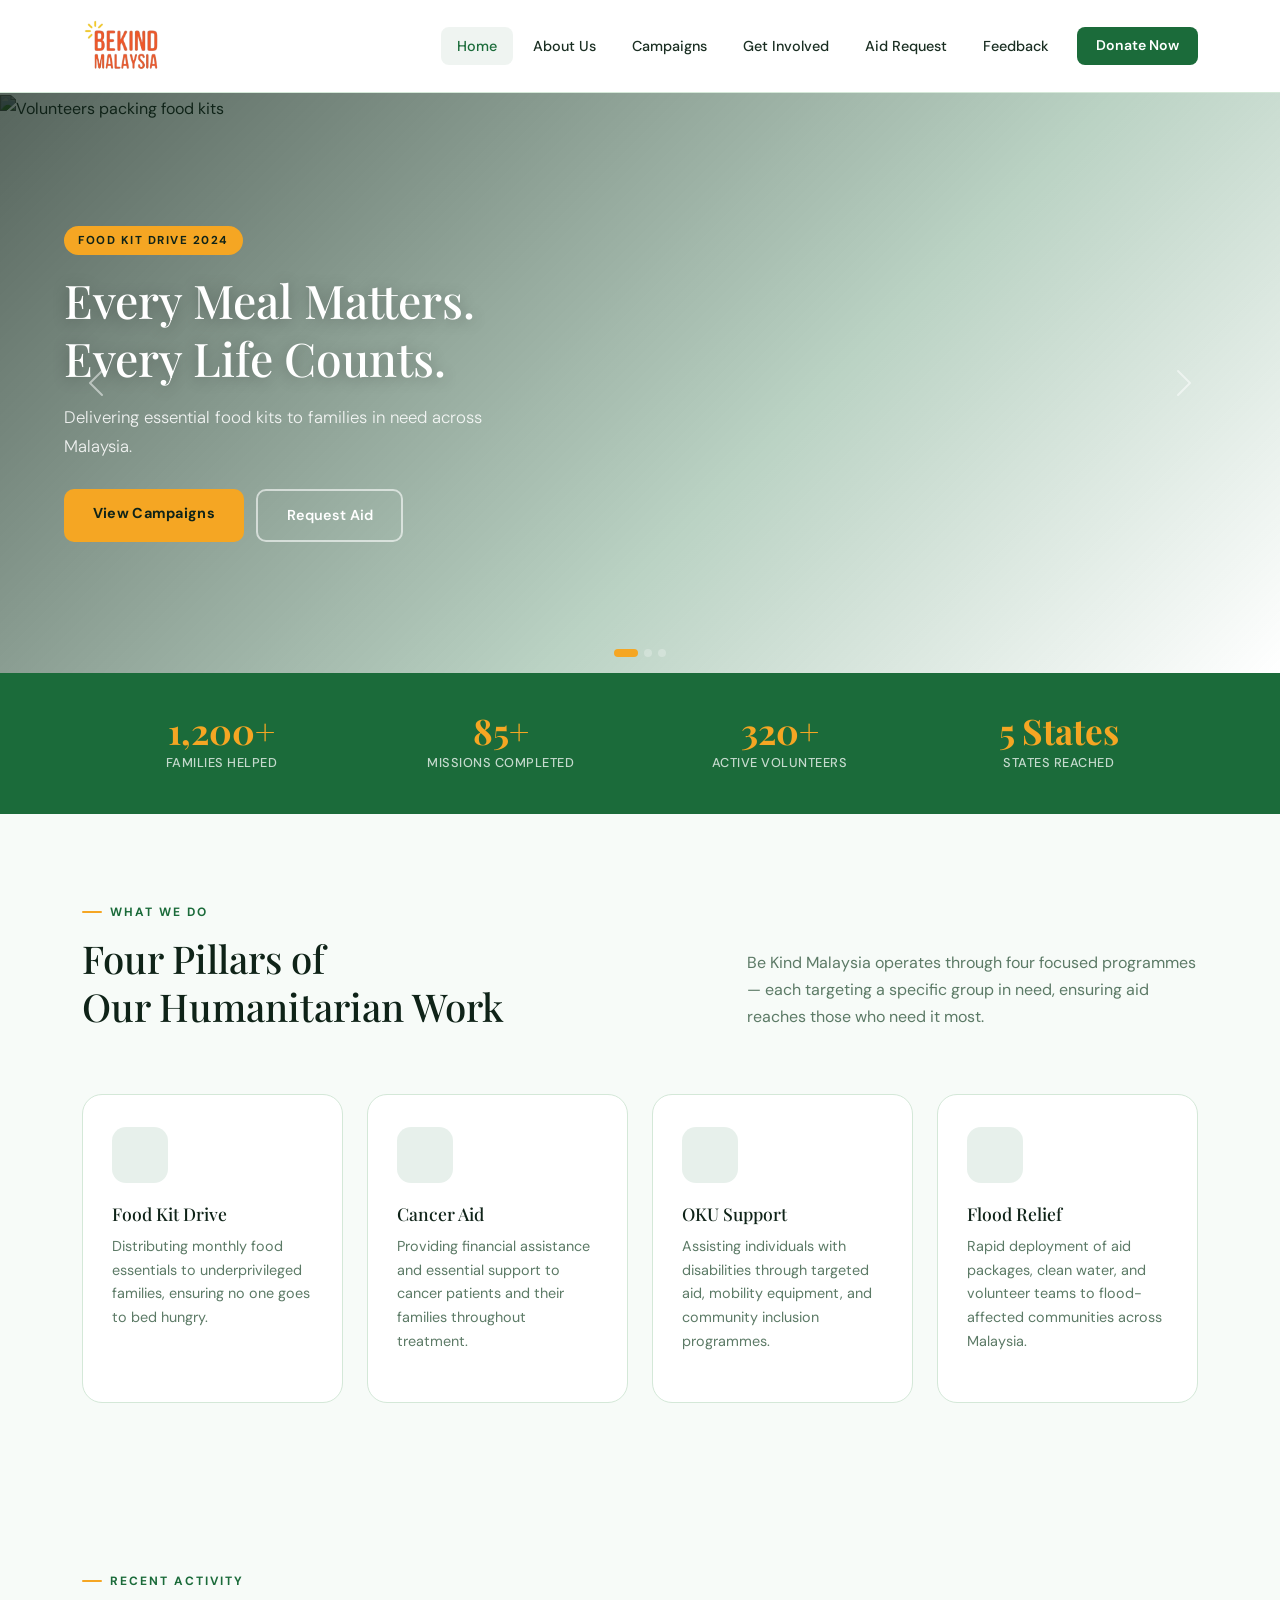
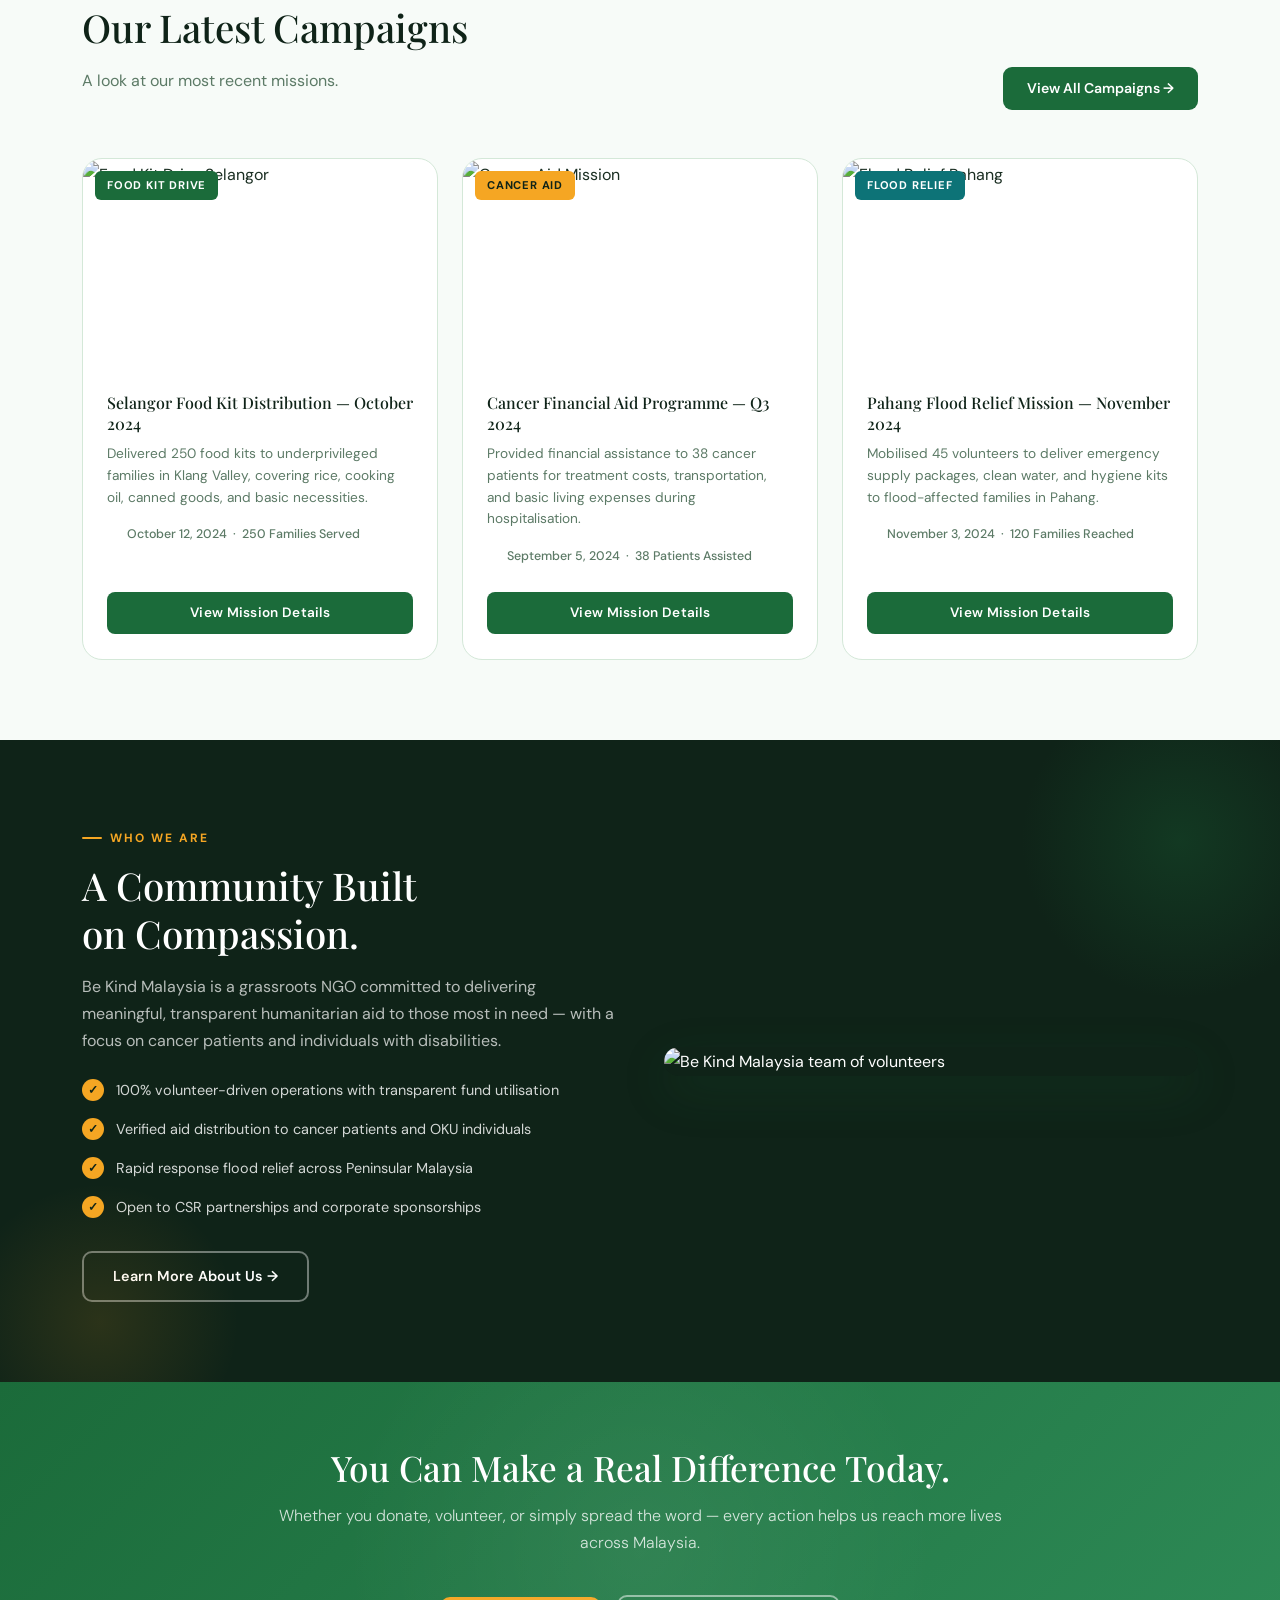
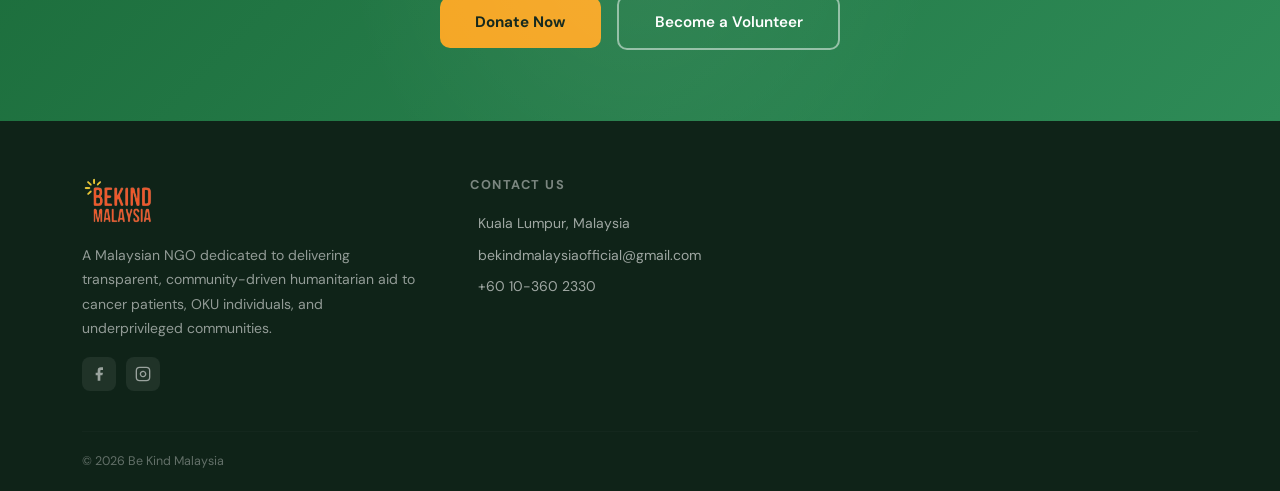
==== commit 997d509c: "Final Commit" ====
--- a/index.html
+++ b/index.html
@@ -121,6 +121,7 @@
           <span class="carousel-control-prev-icon" aria-hidden="true"></span>
           <span class="visually-hidden">Previous</span>
         </button>
+
         <button class="carousel-control-next" type="button" data-bs-target="#heroCarousel" data-bs-slide="next">
           <span class="carousel-control-next-icon" aria-hidden="true"></span>
           <span class="visually-hidden">Next</span>
--- a/style.css
+++ b/style.css
@@ -853,6 +853,12 @@
   display: none !important;
 }
 
+.carousel-control-prev,
+.carousel-control-next {
+  z-index: 1050 !important;
+  pointer-events: auto !important;
+}
+
 /*RESPONSIVE*/
 @media (max-width: 991px) {
   .navbar-collapse {
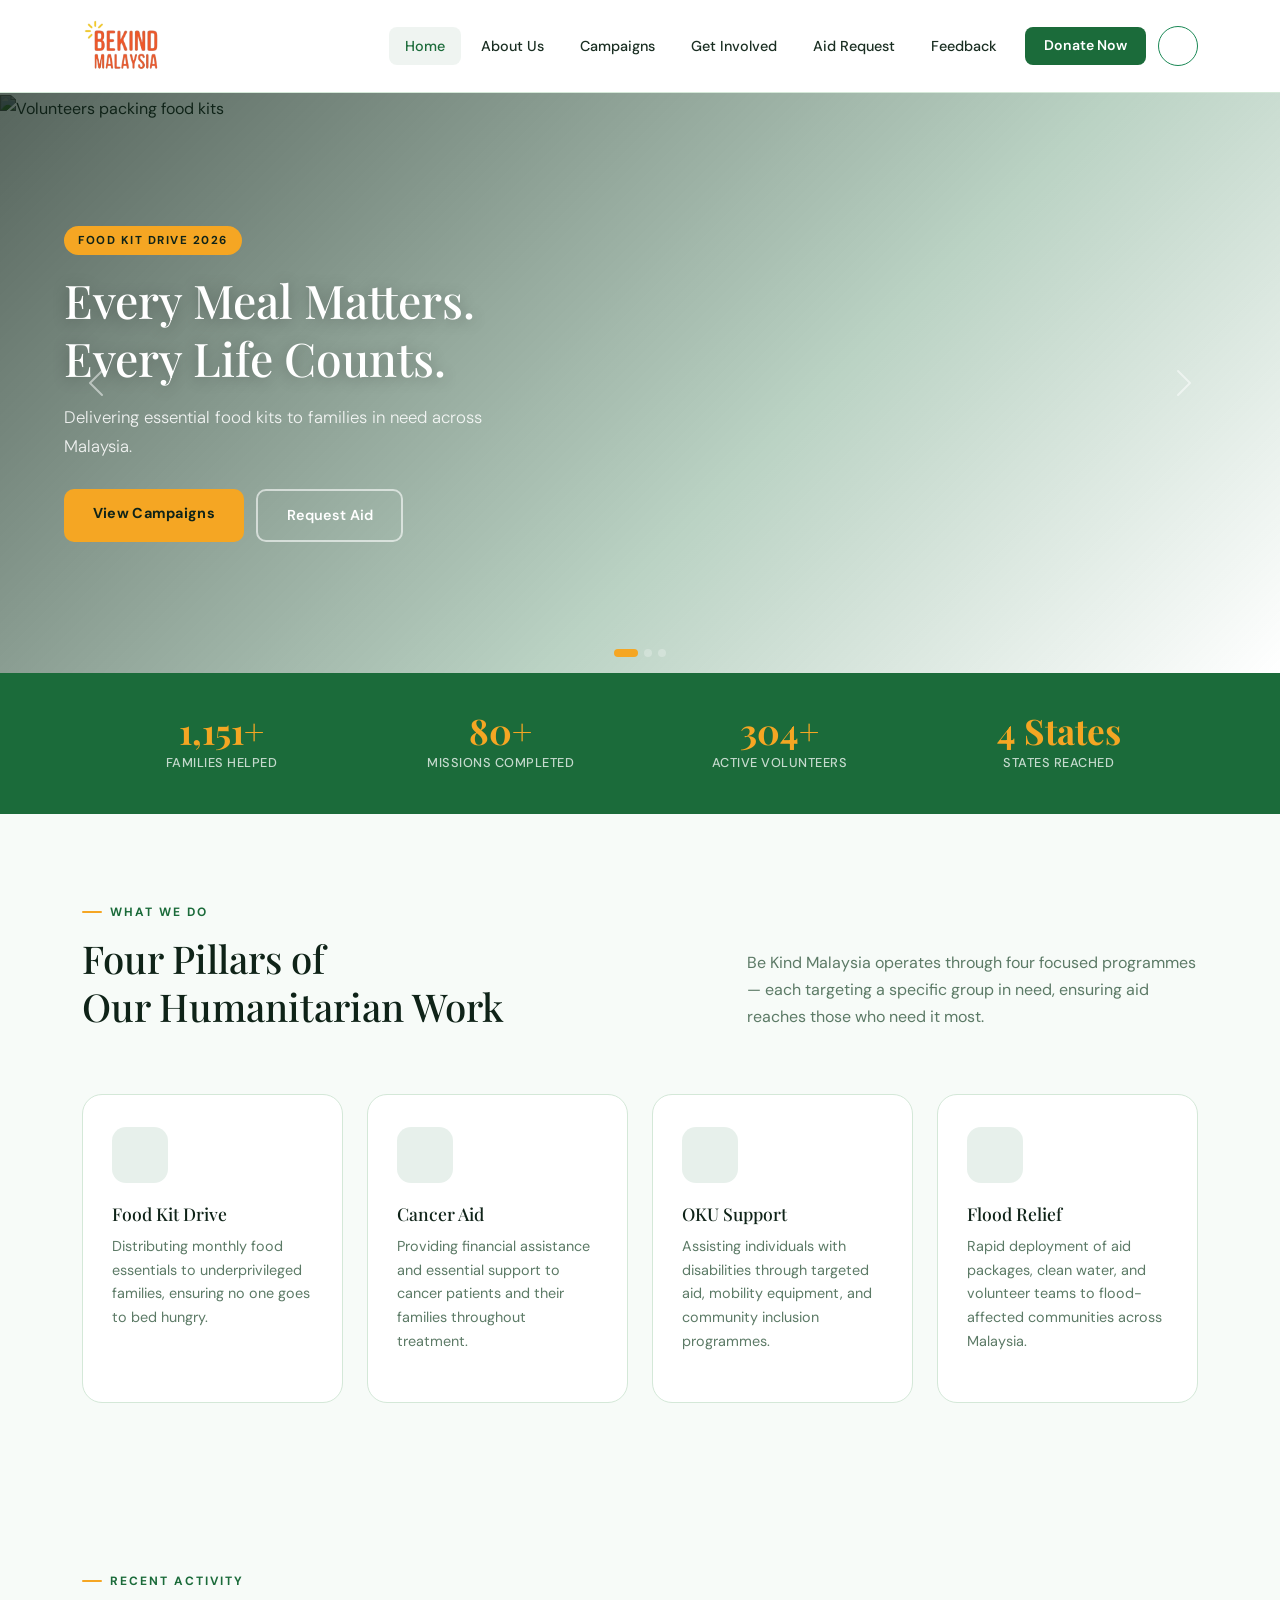
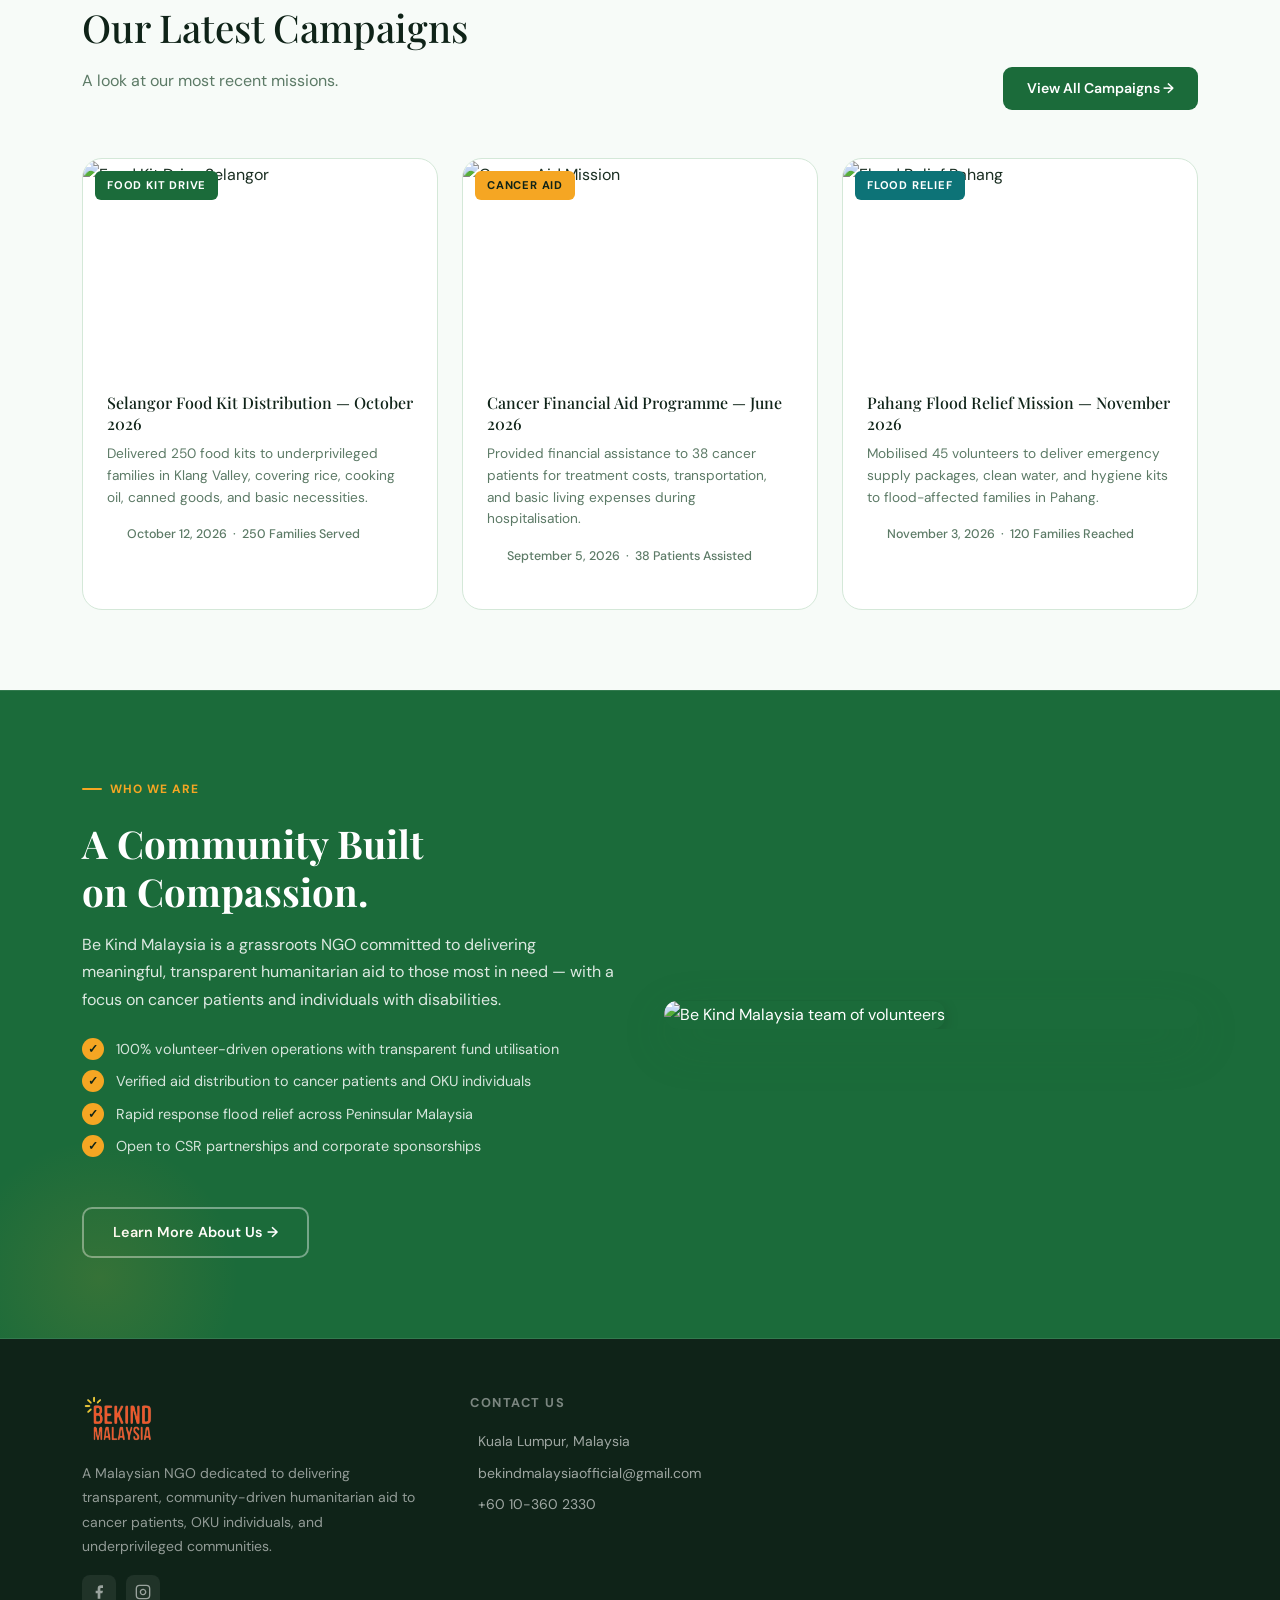
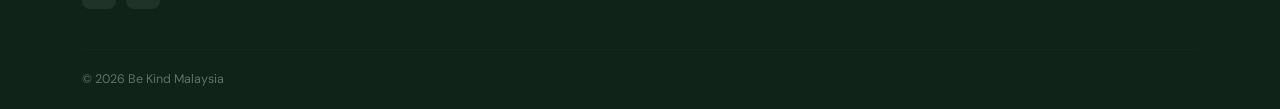
==== commit be08efea: "Finish Development" ====
--- a/index.html
+++ b/index.html
@@ -12,35 +12,26 @@
   <body>
     <nav class="navbar navbar-expand-lg">
       <div class="container">
-        <a class="navbar-brand" href="index.html">
-          <img src="images/bekindlogo.png" alt="Be Kind Logo" style="height: 55px; width: auto; margin-right: 10px" />
-        </a>
-
-        <button class="navbar-toggler border-0" type="button" data-bs-toggle="collapse" data-bs-target="#navMenu"
-          aria-controls="navMenu" aria-expanded="false" aria-label="Toggle navigation">
-          <span class="navbar-toggler-icon"></span>
-        </button>
-
+        <a class="navbar-brand" href="index.html"><img src="images/bekindlogo.png" alt="Be Kind Logo" style="height: 55px; width: auto; margin-right: 10px;"></a>
+        <button class="navbar-toggler border-0" type="button" data-bs-toggle="collapse" data-bs-target="#navMenu" aria-controls="navMenu" aria-expanded="false" aria-label="Toggle navigation"><span class="navbar-toggler-icon"></span></button>
+        
         <div class="collapse navbar-collapse" id="navMenu">
           <ul class="navbar-nav ms-auto align-items-lg-center gap-lg-1">
-            <li class="nav-item">
-              <a class="nav-link active" href="index.html">Home</a>
-            </li>
-            <li class="nav-item">
-              <a class="nav-link" href="about.html">About Us</a>
-            </li>
-            <li class="nav-item">
-              <a class="nav-link" href="campaigns.html">Campaigns</a>
-            </li>
-            <li class="nav-item">
-              <a class="nav-link" href="get-involved.html">Get Involved</a>
-            </li>
-            <li class="nav-item">
-              <a class="nav-link" href="aid-request.html">Aid Request</a>
-            </li>
+            <li class="nav-item"><a class="nav-link active" href="index.html">Home</a></li>
+            <li class="nav-item"><a class="nav-link" href="about.html">About Us</a></li>
+            <li class="nav-item"><a class="nav-link" href="campaigns.html">Campaigns</a></li>
+            <li class="nav-item"><a class="nav-link" href="get-involved.html">Get Involved</a></li>
+            <li class="nav-item"><a class="nav-link" href="aid-request.html">Aid Request</a></li>
             <li class="nav-item"><a class="nav-link" href="feedback.html">Feedback</a></li>
-            <li class="nav-item ms-lg-2">
-              <a class="nav-link btn-donate-nav" href="get-involved.html#donate">Donate Now</a>
+            <li class="nav-item ms-lg-2"><a class="nav-link btn-donate-nav" href="get-involved.html#donate">Donate Now</a></li>
+            
+            <li class="nav-item dropdown ms-lg-2 mt-2 mt-lg-0">
+              <button class="btn btn-outline-success rounded-circle p-2 d-flex align-items-center justify-content-center dropdown-toggle no-caret" type="button" id="musicDropdown" data-bs-toggle="dropdown" aria-expanded="false" style="width: 40px; height: 40px;"><i data-lucide="music" style="width: 20px; height: 20px;"></i></button>
+              <div class="dropdown-menu dropdown-menu-end p-3 shadow border-0 mt-2" aria-labelledby="musicDropdown" style="width: 300px; border-radius: 12px;">
+                <h6 class="fw-bold text-success mb-1" style="font-size: 0.9rem;">Angels By My Side</h6>
+                <p class="text-muted mb-2" style="font-size: 0.75rem;">Official Campaign Theme Music</p>
+                <audio controls class="w-100" style="height: 32px;"><source src="audio/thank-you-message.mp3" type="audio/mp3"></audio>
+              </div>
             </li>
           </ul>
         </div>
@@ -62,7 +53,7 @@
               alt="Volunteers packing food kits" class="carousel-bg" />
             <div class="carousel-caption">
               <div class="carousel-caption-inner">
-                <span class="hero-tag fade-up fade-up-1">Food Kit Drive 2024</span>
+                <span class="hero-tag fade-up fade-up-1">Food Kit Drive 2026</span>
                 <h1 class="fade-up fade-up-2">
                   Every Meal Matters.<br />Every Life Counts.
                 </h1>
@@ -254,14 +245,14 @@
 
         <div class="row g-4">
           <div class="col-md-6 col-lg-4 reveal">
-            <div class="campaign-card d-flex flex-column h-100">
+            <div class="campaign-card d-flex flex-column">
               <div class="campaign-img-wrap">
-                <img src="https://images.unsplash.com/photo-1504384308090-c894fdcc538d?w=600&q=75"
+                <img src="https://web14.bernama.com/storage/photos/935167c0b10b81ae193026083322dbd36901b9e84b5cb"
                   alt="Food Kit Drive Selangor" loading="lazy" />
                 <span class="campaign-badge">Food Kit Drive</span>
               </div>
               <div class="campaign-body d-flex flex-column flex-grow-1">
-                <h5>Selangor Food Kit Distribution — October 2024</h5>
+                <h5>Selangor Food Kit Distribution — October 2026</h5>
                 <p>
                   Delivered 250 food kits to underprivileged families in Klang
                   Valley, covering rice, cooking oil, canned goods, and basic
@@ -269,13 +260,7 @@
                 </p>
                 <div class="campaign-meta mb-3 d-flex align-items-center gap-1">
                   <i data-lucide="calendar" style="width: 16px; height: 16px;"></i>
-                  <span>October 12, 2024 &nbsp;·&nbsp; 250 Families Served</span>
-                </div>
-                <div class="mt-auto pt-2">
-                  <button class="btn-primary-custom w-100 text-center" data-bs-toggle="modal"
-                    data-bs-target="#campaignModal1">
-                    View Mission Details
-                  </button>
+                  <span>October 12, 2026 &nbsp;·&nbsp; 250 Families Served</span>
                 </div>
               </div>
             </div>
@@ -284,12 +269,12 @@
           <div class="col-md-6 col-lg-4 reveal">
             <div class="campaign-card d-flex flex-column h-100">
               <div class="campaign-img-wrap">
-                <img src="https://images.unsplash.com/photo-1576091160399-112ba8d25d1d?w=600&q=75"
+                <img src="https://encrypted-tbn0.gstatic.com/images?q=tbn:ANd9GcQBnakbYfeqKjysFysJeGBVqsHrQhTldy49lOPxJXKVJLiW0qxOWM3Wr50&s=10"
                   alt="Cancer Aid Mission" loading="lazy" />
                 <span class="campaign-badge badge-amber">Cancer Aid</span>
               </div>
               <div class="campaign-body d-flex flex-column flex-grow-1">
-                <h5>Cancer Financial Aid Programme — Q3 2024</h5>
+                <h5>Cancer Financial Aid Programme — June 2026</h5>
                 <p>
                   Provided financial assistance to 38 cancer patients for
                   treatment costs, transportation, and basic living expenses
@@ -297,13 +282,7 @@
                 </p>
                 <div class="campaign-meta mb-3 d-flex align-items-center gap-1">
                   <i data-lucide="calendar" style="width: 16px; height: 16px;"></i>
-                  <span>September 5, 2024 &nbsp;·&nbsp; 38 Patients Assisted</span>
-                </div>
-                <div class="mt-auto pt-2">
-                  <button class="btn-primary-custom w-100 text-center" data-bs-toggle="modal"
-                    data-bs-target="#campaignModal2">
-                    View Mission Details
-                  </button>
+                  <span>September 5, 2026 &nbsp;·&nbsp; 38 Patients Assisted</span>
                 </div>
               </div>
             </div>
@@ -312,12 +291,12 @@
           <div class="col-md-6 col-lg-4 reveal">
             <div class="campaign-card d-flex flex-column h-100">
               <div class="campaign-img-wrap">
-                <img src="https://images.unsplash.com/photo-1469571486292-0ba58a3f068b?w=600&q=75"
+                <img src="https://encrypted-tbn0.gstatic.com/images?q=tbn:ANd9GcQr9j4YWMwrFnjGIcIwcXn0ENPh6jmv-BT4TSoIkPM3VOgHcJac7-mMdIA&s=10"
                   alt="Flood Relief Pahang" loading="lazy" />
                 <span class="campaign-badge badge-teal">Flood Relief</span>
               </div>
               <div class="campaign-body d-flex flex-column flex-grow-1">
-                <h5>Pahang Flood Relief Mission — November 2024</h5>
+                <h5>Pahang Flood Relief Mission — November 2026</h5>
                 <p>
                   Mobilised 45 volunteers to deliver emergency supply packages,
                   clean water, and hygiene kits to flood-affected families in
@@ -325,13 +304,7 @@
                 </p>
                 <div class="campaign-meta mb-3 d-flex align-items-center gap-1">
                   <i data-lucide="calendar" style="width: 16px; height: 16px;"></i>
-                  <span>November 3, 2024 &nbsp;·&nbsp; 120 Families Reached</span>
-                </div>
-                <div class="mt-auto pt-2">
-                  <button class="btn-primary-custom w-100 text-center" data-bs-toggle="modal"
-                    data-bs-target="#campaignModal3">
-                    View Mission Details
-                  </button>
+                  <span>November 3, 2026 &nbsp;·&nbsp; 120 Families Reached</span>
                 </div>
               </div>
             </div>
@@ -340,146 +313,34 @@
       </div>
     </section>
 
-    <div class="modal fade" id="campaignModal1" tabindex="-1" aria-hidden="true">
-      <div class="modal-dialog modal-dialog-centered">
-        <div class="modal-content border-0 shadow-lg" style="border-radius: var(--radius-lg); overflow: hidden">
-          <div class="modal-header border-0 bg-light-custom">
-            <h5 class="modal-title fw-bold text-primary-custom" style="font-family: var(--font-head)">
-              Selangor Food Kit Distribution
-            </h5>
-            <button type="button" class="btn-close shadow-none" data-bs-dismiss="modal" aria-label="Close"></button>
-          </div>
-          <div class="modal-body">
-            <p>
-              Every phase of our Food Kit drive focuses on direct-to-home
-              delivery for urban poor B40 households. In October 2024, our teams
-              successfully packed, distributed, and verified dry pantry supplies
-              directly to low-cost housing schemes across Selangor.
-            </p>
-            <p class="mb-0 text-muted small">
-              <strong>Items provided:</strong> 10kg Rice, Cooking Oil, Flour,
-              Condensed Milk, Sugar, Salt, and Canned Protein.
-            </p>
-          </div>
-          <div class="modal-footer border-0">
-            <button type="button" class="btn btn-secondary rounded-3 border-0 py-2 px-3 small" data-bs-dismiss="modal">
-              Close Window
-            </button>
-            <a href="get-involved.html#donate" class="btn-cta-primary m-0 py-2 px-4 rounded-3 text-dark">Support Next
-              Drive</a>
-          </div>
-        </div>
-      </div>
-    </div>
-
-    <div class="modal fade" id="campaignModal2" tabindex="-1" aria-hidden="true">
-      <div class="modal-dialog modal-dialog-centered">
-        <div class="modal-content border-0 shadow-lg" style="border-radius: var(--radius-lg); overflow: hidden">
-          <div class="modal-header border-0 bg-light-custom">
-            <h5 class="modal-title fw-bold text-primary-custom" style="font-family: var(--font-head)">
-              Cancer Financial Aid Support
-            </h5>
-            <button type="button" class="btn-close shadow-none" data-bs-dismiss="modal" aria-label="Close"></button>
-          </div>
-          <div class="modal-body">
-            <p>
-              Medical treatments shouldn't be cut short because of transport
-              fare or basic nutritional constraints. This quarterly framework
-              covers medical out-of-pocket gaps, chemotherapy co-pays, and
-              continuous food support for outpatients dealing with critical
-              income drops.
-            </p>
-          </div>
-          <div class="modal-footer border-0">
-            <button type="button" class="btn btn-secondary rounded-3 border-0 py-2 px-3 small" data-bs-dismiss="modal">
-              Close Window
-            </button>
-            <a href="get-involved.html#donate" class="btn-cta-primary m-0 py-2 px-4 rounded-3 text-dark">Support Oncology
-              Fund</a>
-          </div>
-        </div>
-      </div>
-    </div>
-
-    <div class="modal fade" id="campaignModal3" tabindex="-1" aria-hidden="true">
-      <div class="modal-dialog modal-dialog-centered">
-        <div class="modal-content border-0 shadow-lg" style="border-radius: var(--radius-lg); overflow: hidden">
-          <div class="modal-header border-0 bg-light-custom">
-            <h5 class="modal-title fw-bold text-primary-custom" style="font-family: var(--font-head)">
-              Pahang Flood Relief Deployment
-            </h5>
-            <button type="button" class="btn-close shadow-none" data-bs-dismiss="modal" aria-label="Close"></button>
-          </div>
-          <div class="modal-body">
-            <p>
-              When monsoons strike, rapid logistical intervention saves lives.
-              Our localized volunteer hubs deployment team brought instant clean
-              drinking water containers, medical hygiene packs, and portable
-              cleaning gear to rural homes affected by severe flooding heights.
-            </p>
-          </div>
-          <div class="modal-footer border-0">
-            <button type="button" class="btn btn-secondary rounded-3 border-0 py-2 px-3 small" data-bs-dismiss="modal">
-              Close Window
-            </button>
-            <a href="get-involved.html#donate" class="btn-cta-primary m-0 py-2 px-4 rounded-3 text-dark">Contribute to
-              Relief</a>
-          </div>
-        </div>
-      </div>
-    </div>
-
-    <section class="about-strip section-pad">
+    <section class="about-strip section-pad" style="background-color: #1B6B3A; border-top: 1px solid rgba(255,255,255,0.1); border-bottom: 1px solid rgba(255,255,255,0.1);">
       <div class="container">
         <div class="row align-items-center g-5">
           <div class="col-lg-6 reveal">
-            <span class="section-label" style="color: var(--accent)">Who We Are</span>
-            <h2 class="section-title" style="color: white">
+            <span class="section-label" style="color: var(--accent); font-weight: bold; text-transform: uppercase; letter-spacing: 1px;">Who We Are</span>
+            <h2 class="section-title fw-bold mt-2" style="color: white;">
               A Community Built<br />on Compassion.
             </h2>
-            <p class="section-desc mt-3" style="color: rgba(255, 255, 255, 0.7); max-width: 100%">
+            <p class="section-desc mt-3" style="color: rgba(255, 255, 255, 0.85); max-width: 100%">
               Be Kind Malaysia is a grassroots NGO committed to delivering
               meaningful, transparent humanitarian aid to those most in need —
               with a focus on cancer patients and individuals with disabilities.
             </p>
 
-            <ul class="about-list mt-4">
-              <li>
-                100% volunteer-driven operations with transparent fund
-                utilisation
-              </li>
-              <li>
-                Verified aid distribution to cancer patients and OKU individuals
-              </li>
-              <li>Rapid response flood relief across Peninsular Malaysia</li>
-              <li>Open to CSR partnerships and corporate sponsorships</li>
+            <ul class="about-list mt-4" style="color: white;">
+              <li class="mb-2">100% volunteer-driven operations with transparent fund utilisation</li>
+              <li class="mb-2">Verified aid distribution to cancer patients and OKU individuals</li>
+              <li class="mb-2">Rapid response flood relief across Peninsular Malaysia</li>
+              <li class="mb-2">Open to CSR partnerships and corporate sponsorships</li>
             </ul>
 
-            <a href="about.html" class="btn-outline-light-custom">Learn More About Us →</a>
+            <a href="about.html" class="btn-outline-light-custom mt-3">Learn More About Us →</a>
           </div>
 
           <div class="col-lg-6 reveal">
             <div class="about-img-wrap">
               <img src="https://images.unsplash.com/photo-1559027615-cd4628902d4a?w=800&q=80"
-                alt="Be Kind Malaysia team of volunteers" loading="lazy" />
-            </div>
-          </div>
-        </div>
-      </div>
-    </section>
-
-    <section class="cta-section">
-      <div class="container">
-        <div class="row justify-content-center">
-          <div class="col-lg-8 reveal">
-            <h2>You Can Make a Real Difference Today.</h2>
-            <p>
-              Whether you donate, volunteer, or simply spread the word — every
-              action helps us reach more lives across Malaysia.
-            </p>
-            <div>
-              <a href="get-involved.html#donate" class="btn-cta-primary">Donate Now</a>
-              <a href="get-involved.html#volunteer" class="btn-cta-outline">Become a Volunteer</a>
+                alt="Be Kind Malaysia team of volunteers" loading="lazy" style="border-radius: 12px; box-shadow: 0 4px 15px rgba(0,0,0,0.15);" />
             </div>
           </div>
         </div>
--- a/style.css
+++ b/style.css
@@ -28,6 +28,11 @@
 
 html { scroll-behavior: smooth; }
 
+/* remove dropdown icon in music button*/
+.no-caret::after {
+  display: none !important;
+}
+
 body {
   font-family: var(--font-body);
   color: var(--text-main);
@@ -486,7 +491,7 @@
 .campaign-badge.badge-red   { background: #C0392B; }
 
 .campaign-body {
-  padding: 1.4rem 1.5rem 1.6rem;
+  padding: 1.4rem 1.5rem 1.6rem;  
 }
 
 .campaign-body h5 {
@@ -612,50 +617,6 @@
   object-fit: cover;
 }
 
-.cta-section {
-  background: linear-gradient(135deg, var(--primary) 0%, var(--primary-lt) 100%);
-  padding: 4rem 0;
-  text-align: center;
-  position: relative;
-  overflow: hidden;
-}
-
-.cta-section::before {
-  content: '';
-  position: absolute;
-  top: 50%; left: 50%;
-  transform: translate(-50%,-50%);
-  width: 600px; height: 600px;
-  background: radial-gradient(circle, rgba(255,255,255,0.06) 0%, transparent 70%);
-  pointer-events: none;
-}
-
-.cta-section h2 {
-  color: white;
-  font-size: clamp(1.6rem, 3vw, 2.2rem);
-  margin-bottom: 0.75rem;
-}
-
-.cta-section p {
-  color: rgba(255,255,255,0.8);
-  font-size: 1rem;
-  margin-bottom: 2rem;
-  font-weight: 300;
-}
-
-.btn-cta-primary {
-  background: var(--accent);
-  color: var(--dark);
-  font-weight: 700;
-  font-size: 0.95rem;
-  padding: 0.8rem 2.2rem;
-  border-radius: 10px;
-  border: none;
-  transition: all var(--transition);
-  display: inline-block;
-  margin: 0.4rem;
-}
-
 .btn-cta-primary:hover {
   background: var(--accent-lt);
   transform: translateY(-2px);
